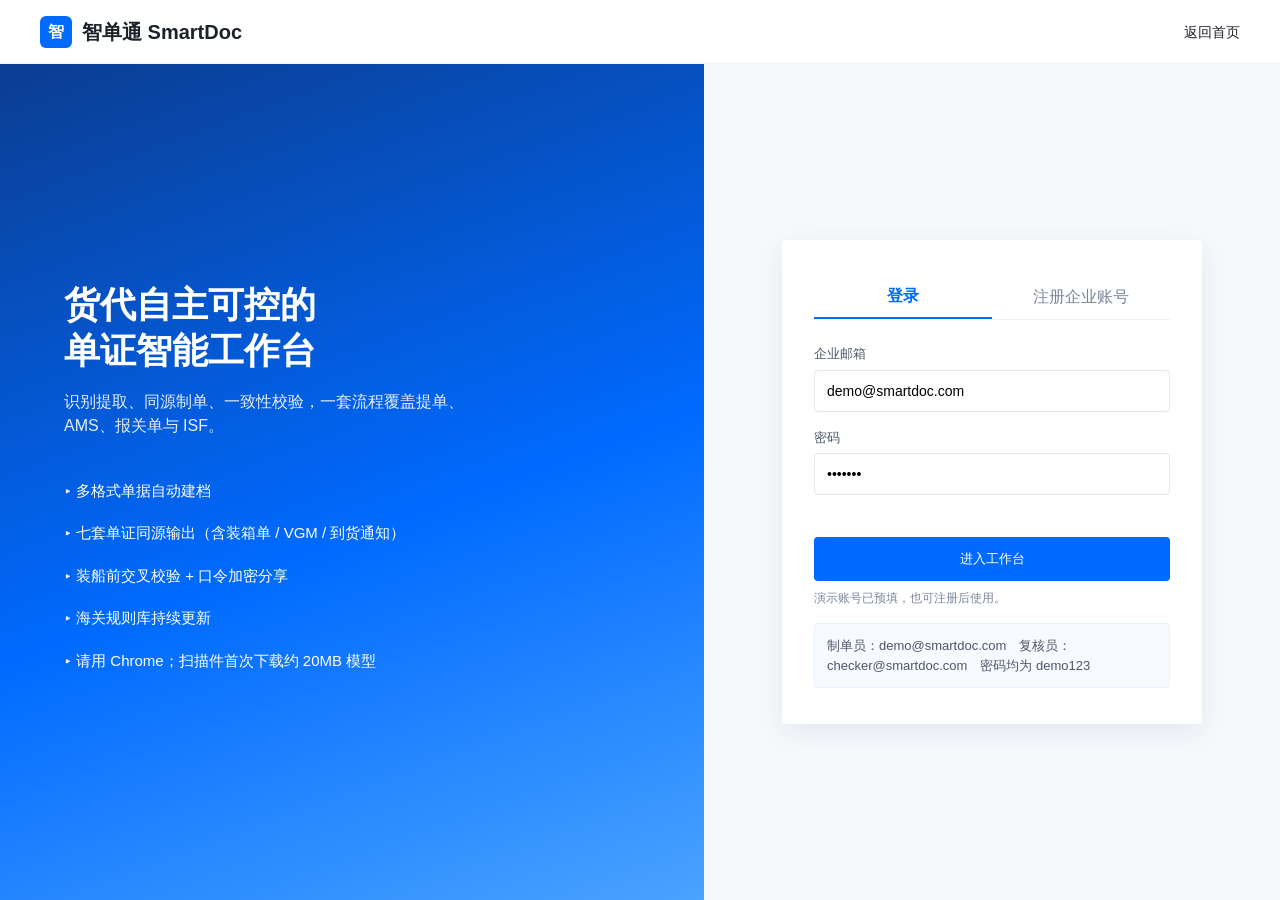
==== app.html @ 8324a8e8 "Wire OCR line confirm, A4 PDF download, IndexedDB scans, and browser inbox" ====
<!DOCTYPE html>
<html lang="zh-CN">
<head>
<meta charset="UTF-8">
<meta name="viewport" content="width=device-width, initial-scale=1.0">
<title>智单通工作台 - 单证智能填报与校验</title>
<link rel="icon" href="data:image/svg+xml,<svg xmlns='http://www.w3.org/2000/svg' viewBox='0 0 32 32'><rect width='32' height='32' rx='6' fill='%23006aff'/><text x='16' y='22' text-anchor='middle' font-size='16' fill='white' font-family='Arial'>智</text></svg>">
<style>
:root{--primary:#006aff;--primary-light:#e8f3ff;--accent:#0051d2;--success:#10b981;--warning:#f59e0b;--danger:#ef4444;--dark:#1d2129;--g900:#1d2129;--g700:#4b5669;--g500:#7a8699;--g400:#9aa4b2;--g300:#d7dbe0;--g200:#e5e6eb;--g100:#f2f3f5;--g50:#f7faff;--white:#fff;--shadow:0 1px 3px rgba(0,0,0,0.08);--shadow-md:0 4px 12px rgba(5,38,99,0.08);--shadow-lg:0 10px 25px rgba(5,38,99,0.12);--radius:4px;--tr:all .25s ease;}
*{margin:0;padding:0;box-sizing:border-box;}
body{font-family:-apple-system,BlinkMacSystemFont,"Segoe UI","PingFang SC","Microsoft YaHei",sans-serif;background:var(--g100);color:var(--dark);display:flex;min-height:100vh;}

/* SIDEBAR */
.sidebar{width:260px;background:var(--g900);color:var(--white);display:flex;flex-direction:column;position:fixed;top:0;left:0;bottom:0;z-index:200;transition:var(--tr);}
.sidebar-header{padding:20px 24px;border-bottom:1px solid rgba(255,255,255,0.08);display:flex;align-items:center;justify-content:space-between;}
.sidebar-header .logo-icon{width:32px;height:32px;background:var(--primary);border-radius:6px;display:flex;align-items:center;justify-content:center;font-size:1rem;color:white;font-weight:800;}
.sidebar-header .logo-text{font-size:1.15rem;font-weight:700;color:#fff;}
.sidebar-header a{text-decoration:none;display:flex;align-items:center;gap:10px;}
.sidebar-menu{flex:1;padding:12px;overflow-y:auto;}
.menu-label{font-size:.7rem;text-transform:uppercase;color:var(--g400);letter-spacing:1px;padding:16px 12px 8px;font-weight:600;}
.menu-item{display:flex;align-items:center;gap:12px;padding:12px 16px;border-radius:10px;cursor:pointer;transition:var(--tr);font-size:.9rem;color:var(--g400);margin-bottom:2px;border:none;background:none;width:100%;text-align:left;}
.menu-item:hover{background:rgba(255,255,255,0.06);color:var(--white);}
.menu-item.active{background:rgba(0,106,255,0.22);color:var(--white);font-weight:600;}
.menu-item .icon{font-size:1.15rem;width:24px;text-align:center;}
.sidebar-quota{margin:12px;padding:14px;background:rgba(255,255,255,0.06);border-radius:10px;font-size:.78rem;color:var(--g300);}
.quota-bar{height:6px;background:rgba(255,255,255,0.12);border-radius:3px;margin:8px 0 4px;overflow:hidden;}
.quota-fill{height:100%;background:var(--primary);border-radius:3px;transition:width .4s ease;}
.sidebar-user{padding:16px 20px;border-top:1px solid rgba(255,255,255,0.08);display:flex;align-items:center;gap:10px;}
.user-avatar{width:36px;height:36px;border-radius:50%;background:var(--primary);display:flex;align-items:center;justify-content:center;font-size:.9rem;font-weight:700;flex-shrink:0;}
.logout-btn{background:none;border:0;color:#9aa4b2;font-size:.72rem;cursor:pointer;margin-top:2px;}
.logout-btn:hover{color:#fff;}
.user-info{flex:1;min-width:0;}
.user-name{font-size:.85rem;font-weight:600;white-space:nowrap;overflow:hidden;text-overflow:ellipsis;}
.user-role{font-size:.7rem;color:var(--g400);}

/* MAIN */
.main{flex:1;margin-left:260px;display:flex;flex-direction:column;min-height:100vh;width:calc(100% - 260px);}

/* TOPBAR */
.topbar{background:var(--white);padding:0 32px;height:64px;display:flex;align-items:center;justify-content:space-between;border-bottom:1px solid var(--g200);position:sticky;top:0;z-index:50;gap:12px;}
.topbar-left{display:flex;align-items:center;gap:12px;}
.mobile-menu-btn{display:none;background:var(--g100);border:1px solid var(--g200);border-radius:8px;padding:6px 10px;font-size:1.1rem;cursor:pointer;}
.breadcrumb{font-size:.9rem;color:var(--g500);}
.breadcrumb strong{color:var(--dark);font-weight:700;}
.topbar-right{display:flex;align-items:center;gap:16px;}
.search-box{background:var(--g100);border:1px solid var(--g200);border-radius:8px;padding:8px 14px;font-size:.85rem;width:230px;outline:none;transition:var(--tr);}
.search-box:focus{border-color:var(--primary);box-shadow:0 0 0 3px rgba(26,115,232,0.1);}
.ticket-pill{background:var(--primary-light);color:var(--primary);font-size:.78rem;font-weight:700;padding:6px 12px;border-radius:50px;white-space:nowrap;}
.notif-btn{position:relative;background:none;border:none;font-size:1.3rem;cursor:pointer;padding:4px;}
.notif-badge{position:absolute;top:-2px;right:-4px;width:16px;height:16px;background:var(--danger);border-radius:50%;font-size:.6rem;color:white;display:flex;align-items:center;justify-content:center;font-weight:700;}

/* TOAST */
.toast{position:fixed;bottom:24px;right:24px;background:var(--g900);color:white;padding:12px 20px;border-radius:10px;font-size:.88rem;font-weight:500;box-shadow:var(--shadow-lg);z-index:2000;opacity:0;transform:translateY(16px);pointer-events:none;transition:var(--tr);display:flex;align-items:center;gap:8px;}
.toast.show{opacity:1;transform:translateY(0);}

/* CONTENT */
.content{padding:32px;flex:1;}
.page{display:none;}
.page.active{display:block;animation:fadeIn .25s ease;}
@keyframes fadeIn{from{opacity:0;transform:translateY(6px);}to{opacity:1;transform:translateY(0);}}

/* DASHBOARD */
.welcome{font-size:1.5rem;font-weight:800;margin-bottom:4px;}
.welcome-sub{color:var(--g500);font-size:.9rem;margin-bottom:28px;}
.stat-row{display:grid;grid-template-columns:repeat(4,1fr);gap:20px;margin-bottom:32px;}
.stat-card{background:var(--white);border-radius:var(--radius);padding:24px;box-shadow:var(--shadow);border:1px solid var(--g200);transition:var(--tr);}
.stat-card:hover{box-shadow:var(--shadow-lg);transform:translateY(-2px);}
.stat-card-top{display:flex;justify-content:space-between;align-items:start;margin-bottom:12px;}
.stat-icon{width:44px;height:44px;border-radius:12px;display:flex;align-items:center;justify-content:center;font-size:1.3rem;}
.stat-trend{font-size:.75rem;font-weight:600;padding:3px 8px;border-radius:50px;}
.stat-trend.up{background:#d1fae5;color:#059669;}
.stat-trend.warn{background:#fef3c7;color:#d97706;}
.stat-value{font-size:2rem;font-weight:800;color:var(--dark);margin-bottom:4px;}
.stat-label{font-size:.8rem;color:var(--g500);}

.section-header{display:flex;justify-content:space-between;align-items:center;margin-bottom:16px;}
.section-title{font-size:1.1rem;font-weight:700;}
.quick-actions{display:grid;grid-template-columns:repeat(2,1fr);gap:16px;margin-bottom:32px;}
.quick-btn{padding:16px;background:var(--white);border:1px solid var(--g200);border-radius:var(--radius);display:flex;align-items:center;gap:12px;cursor:pointer;transition:var(--tr);font-size:.9rem;font-weight:600;color:var(--dark);text-align:left;}
.quick-btn:hover{border-color:var(--primary);box-shadow:var(--shadow-md);transform:translateY(-2px);}
.quick-btn .qicon{width:40px;height:40px;border-radius:10px;display:flex;align-items:center;justify-content:center;font-size:1.2rem;flex-shrink:0;}

.activity-list{background:var(--white);border-radius:var(--radius);border:1px solid var(--g200);overflow:hidden;}
.activity-item{display:flex;align-items:center;gap:12px;padding:14px 20px;border-bottom:1px solid var(--g100);transition:var(--tr);}
.activity-item:last-child{border:none;}
.activity-item:hover{background:var(--g50);}
.activity-dot{width:8px;height:8px;border-radius:50%;flex-shrink:0;}
.activity-dot.green{background:var(--success);}
.activity-dot.blue{background:var(--primary);}
.activity-dot.yellow{background:var(--warning);}
.activity-text{flex:1;font-size:.85rem;color:var(--g700);}
.activity-time{font-size:.75rem;color:var(--g400);white-space:nowrap;}

/* BUTTONS */
.btn{padding:10px 20px;border-radius:8px;font-size:.88rem;font-weight:600;cursor:pointer;transition:var(--tr);border:none;display:inline-flex;align-items:center;justify-content:center;gap:6px;}
.btn-p{background:var(--primary);color:white;border-radius:4px;}
.btn-p:hover{box-shadow:0 4px 15px rgba(26,115,232,0.35);transform:translateY(-1px);}
.btn-s{background:var(--g100);color:var(--g700);border:1px solid var(--g200);}
.btn-s:hover{background:var(--g200);}
.btn-ok{background:var(--success);color:white;}
.btn-lg{padding:13px 32px;font-size:.98rem;border-radius:10px;}

/* UPLOAD PAGE */
.upload-area{background:var(--white);border-radius:var(--radius);padding:32px;border:1px solid var(--g200);margin-bottom:24px;}
.drop-zone{border:2px dashed var(--g300);border-radius:16px;padding:44px 24px;text-align:center;transition:var(--tr);cursor:pointer;background:var(--g50);}
.drop-zone:hover,.drop-zone.dragover{border-color:var(--primary);background:var(--primary-light);}
.drop-zone .dz-icon{font-size:2.8rem;margin-bottom:12px;}
.drop-zone h3{font-size:1.1rem;font-weight:700;margin-bottom:6px;}
.drop-zone p{color:var(--g500);font-size:.88rem;margin-bottom:14px;}
.format-tags{display:flex;gap:8px;justify-content:center;flex-wrap:wrap;}
.format-tag{background:var(--g100);border:1px solid var(--g200);padding:4px 12px;border-radius:6px;font-size:.78rem;color:var(--g700);}
.sample-bar{margin-top:18px;display:flex;gap:10px;justify-content:center;flex-wrap:wrap;align-items:center;}

.recognition-area{display:none;background:var(--white);border-radius:var(--radius);padding:28px;border:1px solid var(--g200);}
.recog-header{display:flex;align-items:center;justify-content:space-between;gap:12px;margin-bottom:16px;flex-wrap:wrap;}
.recog-status{font-size:1rem;font-weight:700;}
.progress-bar{width:100%;height:6px;background:var(--g200);border-radius:3px;margin-bottom:24px;overflow:hidden;}
.progress-fill{height:100%;background:var(--primary);border-radius:3px;width:0;transition:width 1s ease;}
.fields-grid{display:grid;grid-template-columns:1fr 1fr;gap:12px;}
.field-card{background:var(--g50);border:1px solid var(--g200);border-radius:10px;padding:12px 14px;display:flex;justify-content:space-between;align-items:center;gap:10px;opacity:0;transform:translateY(8px);transition:all .35s ease;}
.field-card.show{opacity:1;transform:translateY(0);}
.field-card .f-body{flex:1;min-width:0;}
.field-card .fl{font-size:.76rem;color:var(--g500);margin-bottom:4px;}
.field-card .f-input{width:100%;border:1px solid transparent;background:transparent;font-size:.9rem;font-weight:600;color:var(--dark);padding:3px 6px;border-radius:6px;transition:var(--tr);}
.field-card .f-input:focus,.field-card .f-input.editing{background:white;border-color:var(--primary);outline:none;}
.field-card .f-right{display:flex;align-items:center;gap:6px;flex-shrink:0;}
.conf-badge{background:#d1fae5;color:#059669;padding:2px 8px;border-radius:50px;font-size:.7rem;font-weight:700;}
.field-actions{margin-top:24px;display:flex;gap:12px;flex-wrap:wrap;}
.extract-meta{margin-top:16px;padding:12px 14px;background:var(--g50);border:1px solid var(--g200);border-radius:10px;font-size:.82rem;color:var(--g700);}
.raw-text{margin-top:10px;max-height:140px;overflow:auto;background:#0f172a;color:#e2e8f0;padding:10px 12px;border-radius:8px;font-family:Consolas,"Courier New",monospace;font-size:.72rem;white-space:pre-wrap;word-break:break-word;}
.engine-pill{display:inline-block;font-size:.72rem;font-weight:700;padding:3px 10px;border-radius:50px;background:var(--primary-light);color:var(--primary);margin-left:8px;vertical-align:middle;}
.conf-badge.low{background:#fef3c7;color:#d97706;}
.stale-note{font-size:.78rem;color:#92400e;background:#fef3c7;border:1px solid #fcd34d;border-radius:8px;padding:8px 12px;margin:8px 0 16px;}
.ocr-panel{margin:0 0 16px;padding:12px 14px;background:#f7faff;border:1px solid #dbeafe;border-radius:10px;}
.ocr-panel strong{font-size:.84rem;}
.ocr-panel p{font-size:.8rem;color:var(--g600);margin:6px 0 8px;}
.ocr-bar{height:6px;background:#e2e8f0;border-radius:99px;overflow:hidden;}
.ocr-bar span{display:block;height:100%;width:0;background:var(--primary);transition:width .25s ease;}
.flow-steps{display:flex;gap:8px;margin-bottom:18px;flex-wrap:wrap;}
.flow-step{flex:1;min-width:120px;border:1px solid var(--g200);background:#fff;border-radius:10px;padding:10px 12px;text-align:left;cursor:pointer;font-size:.8rem;color:var(--g600);}
.flow-step b{display:block;color:var(--g900);font-size:.86rem;margin-bottom:2px;}
.flow-step.on{border-color:var(--primary);background:var(--primary-light);color:var(--primary);}
.flow-step.on b{color:var(--primary);}
.flow-step.done{border-color:#86efac;background:#f0fdf4;}
.flow-step.done b{color:#047857;}
.src-tag{display:block;font-size:.68rem;color:var(--g500);margin-top:4px;}
.tour-mask{position:fixed;inset:0;background:rgba(15,23,42,.55);z-index:80;display:flex;align-items:center;justify-content:center;padding:20px;}
.tour-card{background:#fff;border-radius:14px;max-width:520px;padding:28px 26px;box-shadow:0 20px 50px rgba(15,23,42,.2);}
.tour-card h3{font-size:1.2rem;margin-bottom:12px;}
.tour-card ol{margin:0 0 18px 18px;color:var(--g700);line-height:1.7;font-size:.9rem;}
.tour-card li{margin:6px 0;}

/* GENERATE PAGE */
.source-summary{background:var(--white);border-radius:var(--radius);padding:24px;border:1px solid var(--g200);margin-bottom:24px;}
.source-summary h3{font-size:1rem;font-weight:700;margin-bottom:14px;display:flex;align-items:center;justify-content:space-between;flex-wrap:wrap;gap:8px;}
.summary-fields{display:grid;grid-template-columns:repeat(3,1fr);gap:12px;}
.sf{font-size:.82rem;background:var(--g50);padding:10px 12px;border-radius:8px;border:1px solid var(--g100);}
.sf .sl{color:var(--g500);font-size:.74rem;margin-bottom:2px;}
.sf .sv{font-weight:600;color:var(--dark);word-break:break-word;}
.doc-selector{background:var(--white);border-radius:var(--radius);padding:24px;border:1px solid var(--g200);margin-bottom:24px;}
.doc-selector h3{font-size:1rem;font-weight:700;margin-bottom:16px;}
.doc-checks{display:grid;grid-template-columns:repeat(2,1fr);gap:12px;}
.doc-check{display:flex;align-items:center;gap:10px;padding:14px 16px;background:var(--g50);border:1px solid var(--g200);border-radius:10px;cursor:pointer;transition:var(--tr);}
.doc-check:hover{border-color:var(--primary);}
.doc-check input{accent-color:var(--primary);width:18px;height:18px;cursor:pointer;}
.doc-check label{font-size:.9rem;font-weight:500;cursor:pointer;flex:1;}
.gen-results{display:none;}
.gen-cards{display:grid;grid-template-columns:repeat(2,1fr);gap:16px;}
.gen-card{background:var(--white);border:1px solid var(--g200);border-radius:var(--radius);padding:22px;transition:var(--tr);opacity:0;transform:scale(.96);}
.gen-card.show{opacity:1;transform:scale(1);}
.gen-card:hover{box-shadow:var(--shadow-lg);}
.gen-card-header{display:flex;justify-content:space-between;align-items:center;margin-bottom:14px;}
.gen-card-title{font-size:1rem;font-weight:700;display:flex;align-items:center;gap:8px;}
.gen-badge{padding:3px 10px;border-radius:50px;font-size:.72rem;font-weight:600;}
.gen-badge.done{background:#d1fae5;color:#059669;}
.gen-badge.loading{background:#fef3c7;color:#d97706;}
.gen-fields{margin-bottom:16px;}
.gen-field{display:flex;justify-content:space-between;gap:8px;padding:6px 0;border-bottom:1px solid var(--g100);font-size:.8rem;}
.gen-field .gfl{color:var(--g500);flex-shrink:0;}
.gen-field .gfv{font-weight:600;color:var(--dark);text-align:right;word-break:break-word;}
.gen-actions{display:flex;gap:8px;}
.gen-actions .btn{padding:7px 14px;font-size:.8rem;}

/* MODAL */
.modal-overlay{display:none;position:fixed;top:0;left:0;right:0;bottom:0;background:rgba(15,23,42,0.55);z-index:1000;align-items:center;justify-content:center;padding:20px;}
.modal-overlay.show{display:flex;}
.modal{background:var(--white);border-radius:16px;width:100%;max-width:840px;max-height:90vh;overflow-y:auto;box-shadow:var(--shadow-lg);}
.modal-header{padding:18px 24px;border-bottom:1px solid var(--g200);display:flex;justify-content:space-between;align-items:center;position:sticky;top:0;background:white;z-index:10;}
.modal-header h3{font-size:1.05rem;font-weight:700;}
.modal-close{background:none;border:none;font-size:1.4rem;cursor:pointer;color:var(--g500);padding:4px 8px;}
.modal-body{padding:24px;}
.bl-doc{border:2px solid var(--g300);border-radius:8px;padding:28px;font-family:"Courier New",monospace;font-size:.8rem;background:var(--g50);}
.bl-title{text-align:center;font-size:1.2rem;font-weight:800;margin-bottom:4px;letter-spacing:2px;font-family:sans-serif;}
.bl-subtitle{text-align:center;font-size:.8rem;color:var(--g500);margin-bottom:20px;font-family:sans-serif;}
.bl-row{display:grid;grid-template-columns:1fr 1fr;border:1px solid var(--g300);margin-bottom:-1px;}
.bl-cell{padding:10px 12px;border-right:1px solid var(--g300);}
.bl-cell:last-child{border-right:none;}
.bl-cell .bl-label{font-size:.65rem;color:var(--g500);text-transform:uppercase;margin-bottom:4px;font-family:sans-serif;}
.bl-cell .bl-value{font-weight:700;font-size:.84rem;word-break:break-word;}
.bl-table{width:100%;border-collapse:collapse;margin-top:16px;font-size:.8rem;}
.bl-table th,.bl-table td{border:1px solid var(--g300);padding:8px 10px;text-align:left;}
.bl-table th{background:var(--g100);font-weight:600;font-size:.7rem;text-transform:uppercase;}

/* CHECK PAGE */
.check-selector{background:var(--white);border-radius:var(--radius);padding:24px;border:1px solid var(--g200);margin-bottom:24px;}
.check-docs{display:flex;gap:12px;margin:16px 0;flex-wrap:wrap;}
.check-doc{padding:10px 18px;background:var(--g50);border:2px solid var(--g200);border-radius:10px;cursor:pointer;transition:var(--tr);font-size:.85rem;font-weight:600;user-select:none;}
.check-doc.selected{border-color:var(--primary);background:var(--primary-light);color:var(--primary);}
.check-mode{display:flex;gap:16px;align-items:center;margin:12px 0 18px;flex-wrap:wrap;font-size:.85rem;}
.check-process{display:none;background:var(--white);border-radius:var(--radius);padding:24px;border:1px solid var(--g200);margin-bottom:24px;}
.check-step{padding:8px 0;font-size:.9rem;color:var(--g500);display:flex;align-items:center;gap:8px;opacity:.5;}
.check-step.active{color:var(--primary);font-weight:600;opacity:1;}
.check-step.done{color:var(--success);opacity:1;}
.check-results{display:none;background:var(--white);border-radius:var(--radius);border:1px solid var(--g200);overflow:hidden;}
.result-header{padding:20px 24px;border-bottom:1px solid var(--g200);display:flex;justify-content:space-between;align-items:center;flex-wrap:wrap;gap:12px;}
.result-badge{padding:6px 16px;border-radius:8px;font-size:.85rem;font-weight:600;}
.result-badge.warn{background:#fef3c7;color:#92400e;border:1px solid #fcd34d;}
.result-badge.ok{background:#d1fae5;color:#065f46;border:1px solid #6ee7b7;}
.table-wrap{overflow-x:auto;}
.check-table{width:100%;border-collapse:collapse;}
.check-table th,.check-table td{padding:12px 16px;text-align:left;border-bottom:1px solid var(--g100);font-size:.84rem;}
.check-table th{background:var(--g50);font-weight:600;color:var(--g500);font-size:.75rem;text-transform:uppercase;letter-spacing:.5px;white-space:nowrap;}
.check-table tr:hover{background:var(--g50);}
.check-table tr.warn-row{background:#fffbeb;}
.check-table tr.error-row{background:#fef2f2;}
.check-table .status{font-weight:700;white-space:nowrap;}
.check-table .status.ok{color:var(--success);}
.check-table .status.warn{color:var(--warning);}
.check-table .status.err{color:var(--danger);}
.issue-panel{background:#fffbeb;border:1px solid #fcd34d;border-radius:var(--radius);padding:16px 20px;margin:16px 24px;font-size:.85rem;}
.issue-panel.error{background:#fef2f2;border-color:#fca5a5;}
.issue-panel h4{font-size:.9rem;font-weight:700;margin-bottom:6px;color:#92400e;}
.issue-panel.error h4{color:#991b1b;}
.issue-panel p{color:#78350f;margin-bottom:10px;}
.issue-panel.error p{color:#7f1d1d;}
.result-summary{padding:16px 24px;border-top:1px solid var(--g200);display:flex;justify-content:space-between;align-items:center;background:var(--g50);flex-wrap:wrap;gap:12px;}
.summary-text{font-size:.85rem;color:var(--g700);}

/* ARCHIVE */
.archive-toolbar{display:flex;justify-content:space-between;align-items:center;margin-bottom:16px;flex-wrap:wrap;gap:12px;}
.filter-pills{display:flex;gap:8px;flex-wrap:wrap;}
.filter-pill{padding:6px 14px;border-radius:50px;border:1px solid var(--g200);background:white;font-size:.8rem;cursor:pointer;font-weight:600;color:var(--g700);}
.filter-pill.active{background:var(--primary);color:white;border-color:var(--primary);}
.archive-table{background:var(--white);border-radius:var(--radius);border:1px solid var(--g200);overflow:hidden;}
.archive-table table{width:100%;border-collapse:collapse;}
.archive-table th,.archive-table td{padding:12px 16px;text-align:left;border-bottom:1px solid var(--g100);font-size:.84rem;}
.archive-table th{background:var(--g50);font-weight:600;color:var(--g500);font-size:.75rem;text-transform:uppercase;}
.archive-table tr:hover td{background:var(--g50);}
.status-badge{padding:3px 10px;border-radius:50px;font-size:.72rem;font-weight:600;white-space:nowrap;}
.status-badge.pass{background:#d1fae5;color:#059669;}
.status-badge.pending{background:#fef3c7;color:#d97706;}
.status-badge.fail{background:#fee2e2;color:#ef4444;}
.action-btns{display:flex;gap:6px;}
.action-btn{padding:4px 10px;border-radius:6px;font-size:.75rem;border:1px solid var(--g200);background:var(--white);cursor:pointer;transition:var(--tr);font-weight:500;}
.action-btn:hover{border-color:var(--primary);color:var(--primary);}
.job-panel{background:var(--white);border:1px solid var(--g200);border-radius:var(--radius);padding:20px 24px;margin-top:20px;}
.job-panel h3{font-size:1rem;font-weight:700;margin-bottom:10px;}
.job-grid{display:grid;grid-template-columns:1fr 1fr;gap:16px;}
.job-col h4{font-size:.86rem;margin:0 0 8px;}
.job-list{font-size:.82rem;color:var(--g700);line-height:1.7;margin:0 0 14px 18px;}
.job-list li{margin:4px 0;}
.diff-table{width:100%;border-collapse:collapse;font-size:.8rem;}
.diff-table th,.diff-table td{padding:8px 10px;border-bottom:1px solid var(--g100);text-align:left;vertical-align:top;}
.diff-table th{background:var(--g50);font-size:.72rem;color:var(--g500);}
.diff-table tr.diff td{background:#fffbeb;}
.fail-banner{background:#fef2f2;border:1px solid #fca5a5;border-radius:10px;padding:12px 14px;margin-top:12px;font-size:.84rem;color:#7f1d1d;}
.pack-preview{font-size:.84rem;line-height:1.75;}
.pack-preview .k{display:inline-block;min-width:72px;color:var(--g500);}
.carrier-picks{display:flex;gap:10px;flex-wrap:wrap;margin-top:12px;}
.carrier-pick{border:1px solid var(--g200);background:#fff;border-radius:10px;padding:10px 14px;cursor:pointer;font-size:.84rem;font-weight:600;}
.carrier-pick.on{border-color:var(--primary);background:var(--primary-light);color:var(--primary);}
.filing-item{display:flex;justify-content:space-between;align-items:flex-start;gap:12px;padding:12px 0;border-bottom:1px solid var(--g100);font-size:.84rem;}
.filing-item:last-child{border:none;}
.share-box{width:100%;min-height:72px;border:1px solid var(--g200);border-radius:8px;padding:10px 12px;font-size:.78rem;font-family:Consolas,monospace;margin:8px 0 12px;}
.cutoff-bar{display:flex;gap:10px;flex-wrap:wrap;margin:0 0 16px;}
.cutoff-chip{background:#fff;border:1px solid var(--g200);border-radius:10px;padding:8px 12px;font-size:.78rem;}
.cutoff-chip.overdue{background:#fef2f2;border-color:#fca5a5;color:#991b1b;}
.cutoff-chip.filed{background:#f0fdf4;border-color:#86efac;color:#047857;}
.cutoff-chip.open{background:#e8f3ff;border-color:#bfdbfe;color:#1d4ed8;}
.ticket-switch{background:var(--g100);border:1px solid var(--g200);border-radius:8px;padding:8px 10px;font-size:.82rem;max-width:200px;}
.note-item,.rev-item{font-size:.82rem;padding:8px 0;border-bottom:1px solid var(--g100);}
.rev-item .fromto{color:var(--g500);font-size:.76rem;margin-top:2px;}
.board-table tr.overdue td{background:#fef2f2;}
.board-table tr.open td{background:#f7faff;}
.quota-over{background:#fef2f2;border:1px solid #fca5a5;color:#991b1b;border-radius:10px;padding:10px 14px;font-size:.84rem;margin-bottom:16px;}
.audit-table{width:100%;border-collapse:collapse;font-size:.8rem;}
.audit-table th,.audit-table td{padding:8px 10px;border-bottom:1px solid var(--g100);text-align:left;}
.audit-table th{background:var(--g50);font-size:.72rem;color:var(--g500);}
.lines-box{margin-top:16px;background:var(--g50);border:1px solid var(--g200);border-radius:10px;padding:14px;}
.lines-table{width:100%;border-collapse:collapse;font-size:.8rem;}
.lines-table th,.lines-table td{padding:6px;border-bottom:1px solid var(--g200);text-align:left;}
.lines-table input{width:100%;border:1px solid var(--g200);border-radius:6px;padding:6px 8px;font-size:.8rem;}
.dual-bar{background:#e8f3ff;border:1px solid #bfdbfe;border-radius:10px;padding:10px 12px;font-size:.82rem;margin-bottom:12px;color:#1d4ed8;}
.dual-bar.warn{background:#fef2f2;border-color:#fca5a5;color:#991b1b;}
.dual-bar.ok{background:#f0fdf4;border-color:#86efac;color:#047857;}
.conflict-table{width:100%;border-collapse:collapse;font-size:.78rem;margin-top:8px;}
.conflict-table th,.conflict-table td{padding:6px 8px;border-bottom:1px solid var(--g100);vertical-align:top;}
.conflict-table .diff{background:#fffbeb;}
.rule-item label{display:flex;align-items:center;gap:8px;cursor:pointer;}
@media(max-width:900px){.job-grid{grid-template-columns:1fr;}}

/* SETTINGS GRID */
.settings-grid{display:grid;grid-template-columns:1fr 1fr;gap:20px;}
.settings-card{background:var(--white);border-radius:var(--radius);border:1px solid var(--g200);padding:24px;}
.settings-card h3{font-size:1rem;font-weight:700;margin-bottom:16px;}
.rule-item{display:flex;justify-content:space-between;align-items:center;padding:10px 0;border-bottom:1px solid var(--g100);font-size:.85rem;}
.rule-item:last-child{border:none;}
.xchg-grid{display:grid;grid-template-columns:1fr 1fr;gap:20px;}
.xchg-card{background:var(--white);border-radius:var(--radius);border:1px solid var(--g200);padding:24px;}
.xchg-card h3{font-size:1rem;font-weight:700;margin-bottom:12px;}
.xchg-card textarea,.xchg-card input[type=text]{width:100%;border:1px solid var(--g200);border-radius:8px;padding:10px 12px;font-size:.88rem;margin-bottom:12px;font-family:inherit;}
.inbox-item{display:flex;justify-content:space-between;align-items:center;gap:12px;padding:12px 0;border-bottom:1px solid var(--g100);font-size:.84rem;}
.inbox-item:last-child{border:none;}
@media(max-width:900px){.xchg-grid{grid-template-columns:1fr;}}

/* RESPONSIVE */
@media(max-width:900px){
  .sidebar{transform:translateX(-100%);}
  .sidebar.open{transform:translateX(0);}
  .main{margin-left:0;width:100%;}
  .mobile-menu-btn{display:inline-flex;}
  .stat-row,.doc-checks,.gen-cards,.fields-grid,.summary-fields,.quick-actions,.settings-grid{grid-template-columns:1fr;}
  .search-box{width:140px;}
}
</style>
</head>
<body>

<aside class="sidebar" id="sidebar">
  <div class="sidebar-header">
    <a href="index.html">
      <div class="logo-icon">智</div>
      <span class="logo-text">智单通</span>
    </a>
  </div>
  <nav class="sidebar-menu">
    <div class="menu-label">核心作业</div>
    <button class="menu-item active" data-tab="dashboard" onclick="switchTab('dashboard',this)">
      <span class="icon">📊</span>工作台
    </button>
    <button class="menu-item" data-tab="upload" onclick="switchTab('upload',this)">
      <span class="icon">📤</span>单据上传与提取
    </button>
    <button class="menu-item" data-tab="generate" onclick="switchTab('generate',this)">
      <span class="icon">📋</span>同源单证生成
    </button>
    <button class="menu-item" data-tab="check" onclick="switchTab('check',this)">
      <span class="icon">✅</span>一致性智能校验
    </button>
    <div class="menu-label">档案与规则</div>
    <button class="menu-item" data-tab="archive" onclick="switchTab('archive',this)">
      <span class="icon">📁</span>货物档案管理
    </button>
    <button class="menu-item" data-tab="board" onclick="switchTab('board',this)">
      <span class="icon">⏱️</span>截关看板
    </button>
    <button class="menu-item" data-tab="exchange" onclick="switchTab('exchange',this)">
      <span class="icon">📨</span>发单与收件
    </button>
    <button class="menu-item" data-tab="settings" onclick="switchTab('settings',this)">
      <span class="icon">⚙️</span>套餐与规则库
    </button>
  </nav>
  <div class="sidebar-quota">
    <div style="display:flex;justify-content:space-between;"><span>本月套餐额度</span><strong id="quotaText">128 / 500 票</strong></div>
    <div class="quota-bar"><div class="quota-fill" id="quotaFill" style="width:25.6%"></div></div>
    <div>按次弹性余量：<strong id="payPerCount">15</strong> 票</div>
  </div>
  <div class="sidebar-user">
    <div class="user-avatar" id="userAvatar">D</div>
    <div class="user-info">
      <div class="user-name" id="userName">Demo 单证专员</div>
      <div class="user-role" id="userRole">专业会员版 · 在线</div>
      <button class="logout-btn" onclick="SmartAuth.logout()">退出登录</button>
    </div>
  </div>
</aside>

<div class="main">
  <header class="topbar">
    <div class="topbar-left">
      <button class="mobile-menu-btn" onclick="document.getElementById('sidebar').classList.toggle('open')">☰</button>
      <div class="breadcrumb">智单通 / <strong id="pageName">工作台</strong></div>
    </div>
    <div class="topbar-right">
      <select class="ticket-switch" id="ticketSwitch" onchange="switchWorkspaceTicket(this.value)" title="切换已挂起的票"></select>
      <button class="btn btn-s" style="padding:6px 10px;font-size:.78rem;" onclick="cloneCurrentTicket()">复制上一票</button>
      <span class="ticket-pill" id="activeTicketPill">当前档案: SH2024081501</span>
      <input class="search-box" id="globalSearch" placeholder="搜索票号、发货人、柜号..." oninput="handleGlobalSearch(this.value)">
      <button class="notif-btn" onclick="showToast('🔔 海关规则库已同步最新 ISF 10+2 及 AMS 24小时舱单校验规则')">🔔<span class="notif-badge">3</span></button>
    </div>
  </header>

  <div class="content">
    <div class="flow-steps" id="flowSteps"></div>
    <div class="cutoff-bar" id="cutoffBar"></div>

    <!-- ========== DASHBOARD ========== -->
    <div class="page active" id="page-dashboard">
      <div class="welcome" id="welcomeTitle">欢迎回来</div>
      <div class="welcome-sub" id="currentDate"></div>

      <div class="stat-row">
        <div class="stat-card">
          <div class="stat-card-top"><div class="stat-icon" style="background:#dbeafe;">📦</div><span class="stat-trend up">↑ 12%</span></div>
          <div class="stat-value" id="statProcessed">128</div>
          <div class="stat-label">本月处理票数</div>
        </div>
        <div class="stat-card">
          <div class="stat-card-top"><div class="stat-icon" style="background:#fef3c7;">📋</div><span class="stat-trend warn">待校验</span></div>
          <div class="stat-value" id="statPending">2</div>
          <div class="stat-label">待校验 / 异常单据</div>
        </div>
        <div class="stat-card">
          <div class="stat-card-top"><div class="stat-icon" style="background:#d1fae5;">✅</div><span class="stat-trend up">↑ 2.3%</span></div>
          <div class="stat-value" id="statPassRate">—</div>
          <div class="stat-label">档案校验通过率</div>
        </div>
        <div class="stat-card">
          <div class="stat-card-top"><div class="stat-icon" style="background:#ede9fe;">⏱️</div><span class="stat-trend up" id="statHoursTrend">估算</span></div>
          <div class="stat-value" id="statHours">—</div>
          <div class="stat-label">按档案估算节省工时</div>
        </div>
      </div>

      <div class="section-header"><div class="section-title">核心功能快捷入口</div></div>
      <div class="quick-actions">
        <button class="quick-btn" onclick="switchTab('upload')">
          <div class="qicon" style="background:#dbeafe;">📤</div>
          <div><div>1. 上传杂乱单据</div><div style="font-size:.76rem;color:var(--g500);font-weight:400;">Excel / PDF / 扫描件识别</div></div>
        </button>
        <button class="quick-btn" onclick="switchTab('generate')">
          <div class="qicon" style="background:#ede9fe;">📋</div>
          <div><div>2. 同源批量制单</div><div style="font-size:.76rem;color:var(--g500);font-weight:400;">一键生成提单/AMS/报关/ISF</div></div>
        </button>
        <button class="quick-btn" onclick="switchTab('check')">
          <div class="qicon" style="background:#d1fae5;">✅</div>
          <div><div>3. 一致性智能校验</div><div style="font-size:.76rem;color:var(--g500);font-weight:400;">三单交叉比对与一键修正</div></div>
        </button>
        <button class="quick-btn" onclick="switchTab('exchange')">
          <div class="qicon" style="background:#fce7f3;">📨</div>
          <div><div>4. 发单 / 收件</div><div style="font-size:.76rem;color:var(--g500);font-weight:400;">把同源单证交给协作方，或导入对方发来的包</div></div>
        </button>
      </div>
      <div id="dashCutoffHint"></div>

      <div class="section-header"><div class="section-title">最近作业动态</div></div>
      <div class="activity-list" id="activityList"></div>
    </div>

    <!-- ========== UPLOAD ========== -->
    <div class="page" id="page-upload">
      <h2 style="font-size:1.3rem;font-weight:800;margin-bottom:4px;">📤 多格式单据自动识别与提取</h2>
      <p style="color:var(--g500);font-size:.9rem;margin-bottom:20px;">上传商业发票、装箱单、托书。Excel / 电子 PDF 抽文本；扫描件在浏览器里跑 PP-OCRv5（中英，首次约下载 20MB 模型）。<span id="engineBadge" class="engine-pill">检测识别引擎...</span></p>

      <div class="upload-area">
        <input type="file" id="fileInput" accept=".csv,.txt,.json,.xlsx,.xls,.pdf,.png,.jpg,.jpeg,.webp" hidden multiple>
        <div class="drop-zone" id="dropZone">
          <div class="dz-icon">📁</div>
          <h3>拖拽一份或多份文件到此处</h3>
          <p>发票 + 装箱单 + 托书可一次拖入，系统按置信度合并成一票档案。扫描件走浏览器 PP-OCRv5（中英）。</p>
          <div class="format-tags">
            <span class="format-tag">📊 Excel / CSV</span>
            <span class="format-tag">📄 电子 PDF</span>
            <span class="format-tag">🖼️ 扫描件</span>
            <span class="format-tag">📱 手机截图</span>
          </div>
        </div>
        <div class="sample-bar">
          <span style="font-size:.82rem;color:var(--g500);">没有现成文件？一键体验示例单据：</span>
          <button class="btn btn-s" onclick="loadSampleDoc('laptop')">📄 示例1：深圳电子笔记本发票 (PDF)</button>
          <button class="btn btn-s" onclick="loadSampleDoc('furniture')">📊 示例2：佛山家具出口托书 (Excel)</button>
          <button class="btn btn-s" onclick="loadSampleDoc('csv')">📑 示例3：同票发票 (CSV)</button>
          <button class="btn btn-s" onclick="loadSampleDoc('scan')">🖼️ 示例4：装箱单扫描件（走真 OCR）</button>
          <button class="btn btn-s" onclick="loadSampleSet()">📦 示例5：发票 CSV + 扫描装箱单（合并一票）</button>
          <button class="btn btn-s" onclick="loadSampleDoc('lines')">📑 示例6：多行货描明细 (CSV)</button>
        </div>
        <div class="ocr-panel" id="ocrPanel">
          <strong>中文识别引擎（浏览器本地）</strong>
          <p id="ocrPanelText">进入本页后会在后台下载 PP-OCRv5 模型（约 20MB，仅第一次）。Mac / Windows 请用 Chrome。</p>
          <div class="ocr-bar"><span id="ocrBarFill"></span></div>
        </div>
      </div>

      <div class="recognition-area" id="recogArea">
        <div class="recog-header">
          <div style="display:flex;align-items:center;gap:10px;">
            <span style="font-size:1.4rem;" id="recogIcon">⏳</span>
            <span class="recog-status" id="recogStatus">AI正在识别文档...</span>
          </div>
          <span style="font-size:.82rem;color:var(--g500);" id="recogFileMeta"></span>
        </div>
        <div class="progress-bar"><div class="progress-fill" id="progressFill"></div></div>

        <div style="display:flex;justify-content:space-between;align-items:center;margin-bottom:14px;flex-wrap:wrap;gap:8px;">
          <h3 style="font-size:1rem;font-weight:700;">📋 标准化货物档案字段（可直接点击字段值编辑修正）</h3>
          <span style="font-size:.78rem;color:var(--primary);">支持实时修改后同步到后续制单与校验</span>
        </div>
        <div class="fields-grid" id="fieldsGrid"></div>
        <div class="lines-box" id="linesBox"></div>
        <div class="extract-meta" id="extractMeta"></div>
        <div id="extractFailBanner" class="fail-banner" style="display:none"></div>
        <div class="field-actions">
          <button class="btn btn-p" onclick="confirmExtracted()">✅ 确认建档并去批量生成单证 →</button>
          <button class="btn btn-s" onclick="saveOnlyArchive()">💾 仅保存至货物档案</button>
          <button class="btn btn-s" onclick="resetUpload()">🔄 重新上传识别</button>
        </div>
      </div>
    </div>

    <!-- ========== GENERATE ========== -->
    <div class="page" id="page-generate">
      <h2 style="font-size:1.3rem;font-weight:800;margin-bottom:4px;">📋 单证同源数据批量生成</h2>
      <p style="color:var(--g500);font-size:.9rem;margin-bottom:20px;">依托统一标准货物档案，同源输出提单、AMS、报关、ISF、装箱单、VGM、到货通知，彻底消除重复录入导致的错漏</p>

      <div class="source-summary">
        <h3>
          <span>📦 当前标准货物档案 — 票号 <span id="genTicketNo"></span></span>
          <button class="btn btn-s" style="padding:6px 12px;font-size:.78rem;" onclick="switchTab('upload')">✏️ 修改源字段</button>
        </h3>
        <div class="summary-fields" id="genSummaryFields"></div>
      </div>
      <div id="genDiffPanel" class="job-panel" style="display:none"></div>

      <div class="doc-selector">
        <h3>📑 选择要同源生成的单证</h3>
        <div class="doc-checks">
          <div class="doc-check"><input type="checkbox" checked id="chk-bl"><label for="chk-bl">🚢 海运提单草稿 (Ocean Bill of Lading)</label></div>
          <div class="doc-check"><input type="checkbox" checked id="chk-ams"><label for="chk-ams">📋 AMS 舱单 (US 24-Hour Manifest)</label></div>
          <div class="doc-check"><input type="checkbox" checked id="chk-export"><label for="chk-export">📑 出口报关单 (Export Customs Declaration)</label></div>
          <div class="doc-check"><input type="checkbox" checked id="chk-isf"><label for="chk-isf">📝 ISF 申报表 (Importer Security Filing 10+2)</label></div>
          <div class="doc-check"><input type="checkbox" checked id="chk-pl"><label for="chk-pl">📦 装箱单 (Packing List)</label></div>
          <div class="doc-check"><input type="checkbox" checked id="chk-vgm"><label for="chk-vgm">⚖️ VGM 称重单 (SOLAS Method 2)</label></div>
          <div class="doc-check"><input type="checkbox" checked id="chk-an"><label for="chk-an">📬 到货通知 (Arrival Notice)</label></div>
        </div>
        <h3 style="margin-top:18px;">🚢 提单船司套版</h3>
        <p style="font-size:.8rem;color:var(--g500);margin:6px 0 0;">同一套档案可切换 COSCO / MSC / MAERSK 版式，预览与下载跟随套版。</p>
        <div class="carrier-picks" id="carrierPicks"></div>
        <div style="margin-top:20px;text-align:center;display:flex;gap:12px;justify-content:center;flex-wrap:wrap;">
          <button class="btn btn-p btn-lg" onclick="generateDocs()">🚀 一键同源生成选中单证</button>
        </div>
      </div>

      <div class="gen-results" id="genResults">
        <div style="display:flex;justify-content:space-between;align-items:center;margin-bottom:16px;flex-wrap:wrap;gap:10px;">
          <h3 style="font-size:1rem;font-weight:700;">📄 同源单证生成结果</h3>
          <div style="display:flex;gap:8px;flex-wrap:wrap;">
            <button class="btn btn-s" onclick="downloadDocZip()">📦 打包 ZIP（已生成单证 + 档案）</button>
            <button class="btn btn-s" onclick="switchTab('exchange')">📨 发送给协作方</button>
            <button class="btn btn-ok" onclick="switchTab('check')">下一步：去执行一致性智能校验 →</button>
          </div>
        </div>
        <div class="gen-cards" id="genCards"></div>
      </div>
    </div>

    <!-- ========== CHECK ========== -->
    <div class="page" id="page-check">
      <h2 style="font-size:1.3rem;font-weight:800;margin-bottom:4px;">✅ 多套单证一致性智能校验</h2>
      <p style="color:var(--g500);font-size:.9rem;margin-bottom:20px;">自动比对提单、AMS、ISF及报关单公共字段，结合海关必填项规则在装船前完成合规筛查</p>

      <div class="check-selector">
        <h3 style="font-size:1rem;font-weight:700;margin-bottom:4px;">选择参与校验的单证集合</h3>
        <div class="check-docs" id="checkDocSelector">
          <div class="check-doc selected" data-doc="bl" onclick="this.classList.toggle('selected')">🚢 海运提单 (B/L)</div>
          <div class="check-doc selected" data-doc="ams" onclick="this.classList.toggle('selected')">📋 AMS舱单</div>
          <div class="check-doc selected" data-doc="isf" onclick="this.classList.toggle('selected')">📝 ISF申报表</div>
          <div class="check-doc" data-doc="export" onclick="this.classList.toggle('selected')">📑 出口报关单</div>
          <div class="check-doc" data-doc="pl" onclick="this.classList.toggle('selected')">📦 装箱单</div>
          <div class="check-doc" data-doc="vgm" onclick="this.classList.toggle('selected')">⚖️ VGM</div>
          <div class="check-doc" data-doc="an" onclick="this.classList.toggle('selected')">📬 到货通知</div>
        </div>
        <p class="stale-note" style="margin-top:12px;">校验对象是「已生成的单证快照」对照当前货物档案，并叠加 ISO 6346 柜号、HS 格式、AMS 24h / ISF 10+2 必填规则。请先在「同源单证生成」落快照；若改过档案请重新生成。</p>
        <button class="btn btn-p btn-lg" onclick="startCheck()">🔍 开始智能校验</button>
      </div>
      <div class="job-panel" id="filingPanel" style="margin-top:0;margin-bottom:24px;">
        <h3>模拟申报队列（AMS / ISF）</h3>
        <p style="font-size:.82rem;color:var(--g500);margin-bottom:12px;">不连接真实海关。按当前档案与规则库模拟发送，回执 Accepted / Rejected 写入本票作业夹；拒绝原因会出现在下方校验问题里。</p>
        <div style="display:flex;gap:8px;flex-wrap:wrap;margin-bottom:8px;">
          <div id="dualRoleBar" class="dual-bar"></div>
          <button class="btn btn-p" onclick="fileChannel('ams')">📡 申报 AMS 24h</button>
          <button class="btn btn-p" onclick="fileChannel('isf')">📡 申报 ISF 10+2</button>
          <button class="btn btn-s" onclick="downloadEdiDraft('ams')">⬇️ AMS CUSCAR XML</button>
          <button class="btn btn-s" onclick="downloadEdiDraft('isf')">⬇️ ISF XML</button>
        </div>
        <div id="filingList"></div>
      </div>

      <div class="check-process" id="checkProcess">
        <h3 style="font-size:1rem;font-weight:700;margin-bottom:16px;">智能校验引擎运行中...</h3>
        <div class="progress-bar"><div class="progress-fill" id="checkProgress"></div></div>
        <div class="check-step" id="cs1"><span>⏳</span> 正在比对提单(B/L)与AMS舱单公共字段...</div>
        <div class="check-step" id="cs2"><span>⏳</span> 正在比对AMS舱单与ISF 10+2申报表...</div>
        <div class="check-step" id="cs3"><span>⏳</span> 正在核查海关必填项及柜号/HS编码格式规范...</div>
        <div class="check-step" id="cs4"><span>⏳</span> 正在生成合规风险与修正建议报告...</div>
      </div>

      <div class="check-results" id="checkResults">
        <div class="result-header">
          <h3 style="font-size:1rem;font-weight:700;">📊 多套单证交叉校验结果 — <span id="checkTicketLabel"></span></h3>
          <span class="result-badge warn" id="resultBadge"></span>
        </div>
        <div class="table-wrap">
          <table class="check-table" id="checkTable"></table>
        </div>
        <div id="issuesContainer"></div>
        <div class="result-summary">
          <div class="summary-text" id="summaryText"></div>
          <div style="display:flex;gap:10px;flex-wrap:wrap;">
            <button class="btn btn-s" onclick="exportCheckReport()">📥 导出校验报告</button>
            <button class="btn btn-s" onclick="printCheckReport()">🖨️ 打印报告</button>
          </div>
        </div>
      </div>
    </div>

    <!-- ========== ARCHIVE ========== -->
    <div class="page" id="page-archive">
      <h2 style="font-size:1.3rem;font-weight:800;margin-bottom:4px;">📁 货物单证档案管理</h2>
      <p style="color:var(--g500);font-size:.9rem;margin-bottom:20px;">集中管理所有标准化货物档案，点击“载入工作台”可直接生成单证或重新校验</p>
      <div class="archive-toolbar">
        <div class="filter-pills">
          <button class="filter-pill active" onclick="filterArchive('all',this)">全部</button>
          <button class="filter-pill" onclick="filterArchive('已校验',this)">已校验</button>
          <button class="filter-pill" onclick="filterArchive('待校验',this)">待校验</button>
          <button class="filter-pill" onclick="filterArchive('待复核',this)">待复核</button>
          <button class="filter-pill" onclick="filterArchive('有异常',this)">有异常</button>
          <button class="filter-pill" onclick="filterArchive('已申报',this)">已申报</button>
        </div>
        <button class="btn btn-p" onclick="switchTab('upload')">+ 新建单据识别</button>
      </div>
      <div class="archive-table">
        <div class="table-wrap">
          <table>
            <thead><tr><th>票号</th><th>创建时间</th><th>发货人</th><th>柜号</th><th>目的港</th><th>单证数</th><th>校验状态</th><th>操作</th></tr></thead>
            <tbody id="archiveTbody"></tbody>
          </table>
        </div>
      </div>
      <div id="jobFolder" class="job-panel" style="display:none"></div>
    </div>

    <!-- ========== CUTOFF BOARD ========== -->
    <div class="page" id="page-board">
      <h2 style="font-size:1.3rem;font-weight:800;margin-bottom:4px;">⏱️ AMS / ISF 截关看板</h2>
      <p style="color:var(--g500);font-size:.9rem;margin-bottom:20px;">按当前档案库全部票的 AMS 24h / ISF 截止时间排序。过点未 Accepted 排最前；未填 ETD 的票单独一档。截关只作作业提醒，不会自动拒单。</p>
      <div class="archive-toolbar">
        <div class="filter-pills" id="boardPills">
          <button class="filter-pill active" onclick="filterBoard('all',this)">全部</button>
          <button class="filter-pill" onclick="filterBoard('overdue',this)">已过截关</button>
          <button class="filter-pill" onclick="filterBoard('open',this)">待申报</button>
          <button class="filter-pill" onclick="filterBoard('no-etd',this)">未填 ETD</button>
          <button class="filter-pill" onclick="filterBoard('filed',this)">已 Accepted</button>
        </div>
        <button class="btn btn-s" onclick="renderBoard()">刷新倒计时</button>
        <button class="btn btn-p" onclick="exportCutoffIcs()">📅 导出截关日历 ICS</button>
      </div>
      <div class="archive-table">
        <div class="table-wrap">
          <table class="board-table">
            <thead><tr><th>票号</th><th>发货人</th><th>ETD</th><th>AMS 截关</th><th>ISF 截关</th><th>最紧急</th><th>操作</th></tr></thead>
            <tbody id="boardTbody"></tbody>
          </table>
        </div>
      </div>
    </div>

    <!-- ========== EXCHANGE ========== -->
    <div class="page" id="page-exchange">
      <h2 style="font-size:1.3rem;font-weight:800;margin-bottom:4px;">📨 发单与收件</h2>
      <p style="color:var(--g500);font-size:.9rem;margin-bottom:20px;">把当前票的档案和已生成单证交给报关行 / 船司 / 同事；或导入对方发来的智单通数据包。<span id="inboxBadge" class="engine-pill">检测收件箱...</span></p>
      <div class="xchg-grid">
        <div class="xchg-card">
          <h3>发送当前票</h3>
          <p style="font-size:.82rem;color:var(--g500);margin-bottom:12px;">票号 <strong id="xchgTicket"></strong> · 已生成 <span id="xchgDocCount">0</span> 套单证</p>
          <input type="text" id="xchgTo" placeholder="接收方（报关行 / 船司 / 同事名称）">
          <textarea id="xchgRemark" rows="3" placeholder="备注，例如：请按此套核对 AMS 后申报"></textarea>
          <div style="display:flex;gap:10px;flex-wrap:wrap;">
            <button class="btn btn-p" onclick="sendCurrentPack()">📤 下载发单包并写入收件箱</button>
            <button class="btn btn-s" onclick="copyPackSummary()">📋 复制摘要</button>
            <button class="btn btn-s" onclick="previewOwnPack()">👁️ 预览发单包</button>
          </div>
        </div>
        <div class="xchg-card">
          <h3>接收发单包</h3>
          <p style="font-size:.82rem;color:var(--g500);margin-bottom:12px;">GitHub Pages 没有服务器收件箱。把 JSON 或 SD1/SD2 令牌贴进来，写入<strong>本机浏览器收件箱</strong>后再核对载入。</p>
          <input type="file" id="packInput" accept=".json,.txt" hidden>
          <button class="btn btn-p" onclick="document.getElementById('packInput').click()">📂 选择发单包文件</button>
          <button class="btn btn-s" onclick="receiveToLocalInbox()">📥 粘贴内容收入本机收件箱</button>
          <div id="inboxDrop" class="drop-zone" style="margin-top:12px;padding:16px;min-height:72px;">把 JSON 发单包拖到这里</div>
          <div id="inboxList" style="margin-top:16px;"></div>
        </div>
        <div class="xchg-card" style="grid-column:1 / -1;">
          <h3>一票分享码（跨浏览器）</h3>
          <p style="font-size:.82rem;color:var(--g500);margin-bottom:12px;">生成短码（本机可再输入）和完整令牌。填写口令后生成 SD2 加密令牌（AES-GCM），对方在只读页输入同一口令解锁。不填口令仍为明文 SD1。</p>
          <input type="password" id="sharePass" placeholder="可选：分享口令（生成 SD2 加密令牌）" style="width:100%;max-width:420px;height:40px;border:1px solid var(--g200);border-radius:8px;padding:0 12px;margin-bottom:10px;">
          <div style="display:flex;gap:10px;flex-wrap:wrap;margin-bottom:10px;">
            <button class="btn btn-p" onclick="makeShareCode()">🔗 生成分享码 / 链接</button>
            <button class="btn btn-s" onclick="makeReadOnlyShare()">👁️ 只读协作链接</button>
            <button class="btn btn-s" onclick="copyShareToken()">📋 复制令牌</button>
          </div>
          <div id="shareOut" style="font-size:.84rem;color:var(--g700);"></div>
          <textarea id="shareRedeem" class="share-box" placeholder="粘贴分享码、SD1/SD2 令牌或带 #sd= 的链接"></textarea>
          <input type="password" id="shareUnlock" placeholder="若为 SD2 加密令牌，在此填写口令" style="width:100%;max-width:420px;height:40px;border:1px solid var(--g200);border-radius:8px;padding:0 12px;margin:8px 0;">
          <button class="btn btn-p" onclick="redeemShare()">载入分享票</button>
          <button class="btn btn-s" onclick="receiveToLocalInbox()">先收入本机收件箱</button>
        </div>
      </div>
    </div>

    <!-- ========== SETTINGS ========== -->
    <div class="page" id="page-settings">
      <h2 style="font-size:1.3rem;font-weight:800;margin-bottom:4px;">⚙️ 商业套餐、规则库与用户共创反馈</h2>
      <p style="color:var(--g500);font-size:.9rem;margin-bottom:20px;">对应商业模式：基础免费 + 会员订阅 + 旺季按次计费 + 海关规则库同步 + 操作员反馈闭环</p>
      <div class="settings-grid">
        <div class="settings-card">
          <h3>💳 账户与按次计费管理</h3>
          <div style="display:grid;grid-template-columns:110px 1fr;gap:12px;font-size:.88rem;margin-bottom:20px;">
            <span style="color:var(--g500);">企业名称</span><span style="font-weight:600;" id="settingsCompany">Demo 国际货代有限公司</span>
            <span style="color:var(--g500);">当前套餐</span><span style="font-weight:600;" id="settingsPlan">专业会员版（¥299/月）</span>
            <span style="color:var(--g500);">月度额度</span><span style="font-weight:600;" id="settingsQuota">128 / 500 票</span>
            <span style="color:var(--g500);">按次余量</span><span style="font-weight:600;" id="settingsPayPer">15 票（永不过期）</span>
          </div>
          <div style="display:flex;gap:10px;flex-wrap:wrap;">
            <button class="btn btn-p" onclick="buyPack(20)">+ 加购 20 票旺季按次包</button>
            <button class="btn btn-s" onclick="buyPack(50)">+ 加购 50 票旺季按次包</button>
            <button class="btn btn-s" onclick="exportAuditCsv()">📥 导出审计 CSV</button>
            <button class="btn btn-s" onclick="switchDemoRole(AUTH_USER.role === 'checker' ? 'operator' : 'checker')">切换制单员 / 复核员</button>
          </div>
          <p style="font-size:.78rem;color:var(--g500);margin:12px 0 8px;">识别建档、同源出单、模拟申报各扣 1 票。月度 500 用尽后扣按次包；再超限仍可演示，但审计记为 over。</p>
          <div class="table-wrap"><table class="audit-table"><thead><tr><th>时间</th><th>动作</th><th>票号</th><th>额度</th><th>说明</th></tr></thead><tbody id="auditTbody"></tbody></table></div>
        </div>
        <div class="settings-card">
          <h3>🛡️ 海关与船司合规规则库 <span id="rulesVersion" class="engine-pill">—</span></h3>
          <p style="font-size:.78rem;color:var(--g500);margin-bottom:10px;">开关会立刻作用于校验和模拟申报，并随发单包带走。</p>
          <div id="rulesList"></div>
          <div style="margin-top:14px;padding-top:12px;border-top:1px solid var(--g100);">
            <strong style="font-size:.84rem;">添加自定义规则</strong>
            <div style="display:flex;gap:8px;flex-wrap:wrap;margin-top:8px;">
              <input id="customRuleName" class="search-box" style="width:140px;background:#fff;" placeholder="名称，如封号必填">
              <select id="customRuleField" class="search-box" style="width:140px;background:#fff;"></select>
              <select id="customRuleTest" class="search-box" style="width:110px;background:#fff;">
                <option value="required">必填</option>
                <option value="regex">正则</option>
              </select>
              <input id="customRulePattern" class="search-box" style="width:140px;background:#fff;" placeholder="正则（可选）">
              <button class="btn btn-s" onclick="addCustomRule()">添加</button>
            </div>
          </div>
        </div>
        <div class="settings-card" style="grid-column:1 / -1;">
          <h3>🏢 企业票库（跨账号 / 跨浏览器）</h3>
          <p style="font-size:.82rem;color:var(--g500);margin-bottom:12px;">档案按企业名称分库（<code id="vaultOrgId">—</code>）。同一公司的制单员与复核员共用本机票库。GitHub Pages 可导出 JSON 给同事导入；本地 8090 可推送到 <code>/api/vault</code>。</p>
          <div style="display:flex;gap:10px;flex-wrap:wrap;">
            <button class="btn btn-p" onclick="exportOrgVault()">⬇️ 导出企业票库 JSON</button>
            <button class="btn btn-s" onclick="document.getElementById('vaultFile').click()">📂 导入票库 JSON</button>
            <button class="btn btn-s" onclick="pushOrgVault()">☁️ 推送到本机服务</button>
            <button class="btn btn-s" onclick="pullOrgVault()">☁️ 从本机服务拉取</button>
            <input type="file" id="vaultFile" accept=".json" hidden>
          </div>
          <p id="vaultStatus" style="font-size:.78rem;color:var(--g500);margin-top:10px;"></p>
        </div>
        <div class="settings-card" style="grid-column:1 / -1;">
          <h3>💬 一线单证操作员反馈（AI识别盲区与规则建议）</h3>
          <p style="font-size:.84rem;color:var(--g500);margin-bottom:12px;">遇到特殊船司格式或识别盲区？提交反馈后，平台规则库与模型将持续迭代优化。</p>
          <div style="display:flex;gap:12px;flex-wrap:wrap;">
            <input id="feedbackInput" class="search-box" style="flex:1;min-width:240px;background:white;" placeholder="例如：希望增加 MSC 船司新版托书模板的自动识别...">
            <button class="btn btn-p" onclick="submitFeedback()">提交反馈</button>
          </div>
        </div>
      </div>
    </div>

  </div>
</div>

<!-- DOCUMENT PREVIEW MODAL -->
<div class="modal-overlay" id="docModal">
  <div class="modal">
    <div class="modal-header">
      <h3 id="modalTitle">单证预览</h3>
      <div style="display:flex;gap:8px;align-items:center;">
        <button class="btn btn-s" style="padding:6px 12px;font-size:.8rem;" onclick="printCurrentModalDoc()">🖨️ 打印 A4</button>
        <button class="btn btn-s" style="padding:6px 12px;font-size:.8rem;" onclick="downloadCurrentModalPdf()">⬇️ PDF</button>
        <button class="btn btn-s" style="padding:6px 12px;font-size:.8rem;" onclick="downloadCurrentModalDoc(false)">⬇️ HTML</button>
        <button class="btn btn-s" style="padding:6px 12px;font-size:.8rem;" onclick="downloadCurrentModalDoc(true)">⬇️ Word</button>
        <button class="modal-close" onclick="closeDocModal()">✕</button>
      </div>
    </div>
    <div class="modal-body" id="modalBody"></div>
  </div>
</div>

<div class="modal-overlay" id="packReviewModal">
  <div class="modal" style="max-width:640px;">
    <div class="modal-header">
      <h3>发单包核对</h3>
      <button class="modal-close" onclick="closePackReview()">✕</button>
    </div>
    <div class="modal-body">
      <div id="packReviewBody" class="pack-preview"></div>
      <div style="display:flex;gap:10px;flex-wrap:wrap;margin-top:18px;" id="packReviewActions">
        <div id="packConflictBox" style="display:none;margin-top:14px;"></div>
        <button class="btn btn-p" id="packImportBtn" onclick="confirmImportPack()">用对方覆盖载入</button>
        <button class="btn btn-s" id="packMergeBtn" onclick="confirmImportMerged()" style="display:none">按勾选合并载入</button>
        <button class="btn btn-ok" id="packAckBtn" onclick="ackAndReplyPack()">已核对并回传</button>
        <button class="btn btn-s" onclick="closePackReview()">取消</button>
      </div>
    </div>
  </div>
</div>

<div class="toast" id="toast"></div>
<div class="tour-mask" id="tourMask" style="display:none">
  <div class="tour-card">
    <h3>第一次使用智单通</h3>
    <ol>
      <li>请用 <strong>Chrome</strong>（Windows / Mac 均可）。Safari 也能进工作台，扫描 OCR 建议 Chrome。</li>
      <li>扫描件第一次会下载约 <strong>20MB</strong> 中文识别模型，之后缓存在这台电脑的浏览器里，不占你服务器。</li>
      <li>按顶栏四步走完：<strong>识别 → 出单 → 校验 → 发单</strong>。发票和装箱单可以一次拖进去，合并成一票。</li>
      <li>公司网若拦 jsDelivr，扫描会失败，请改用 Excel / CSV，或换网络。</li>
    </ol>
    <button class="btn btn-p" onclick="closeTour()">开始作业</button>
  </div>
</div>
<script src="js/auth.js"></script>
<script src="js/vault.js"></script>
<script src="js/blobstore.js"></script>
<script src="js/pipeline.js"></script>
<script src="js/docs.js"></script>
<script src="js/pdfprint.js"></script>
<script src="js/file-extract.js"></script>
<script src="js/exchange.js"></script>
<script src="js/job.js"></script>
<script src="js/rules.js"></script>
<script src="js/filing.js"></script>
<script src="js/share.js"></script>
<script src="js/edi.js"></script>
<script src="js/audit.js"></script>
<script>
SmartAuth.require();
const AUTH_USER = SmartAuth.current() || { name: 'Demo 单证专员', company: 'Demo 国际货代有限公司', plan: '专业会员版', email: 'demo@smartdoc.com' };
const DEFAULT_SHIPMENT = {
  ticketNo: 'SH2024081501',
  shipper: 'SHENZHEN ELECTRONICS CO., LTD',
  consignee: 'AMERICAN IMPORT LLC',
  notifyParty: 'SAME AS CONSIGNEE',
  containerNo: 'MSKU1234565',
  sealNo: 'SH20240815',
  hsCode: '8471.30.0100',
  description: 'LAPTOP COMPUTERS',
  packages: '500 CTNS',
  grossWeight: '8500 KGS',
  volume: '45.6 CBM',
  pol: 'SHANGHAI, CHINA',
  pod: 'LOS ANGELES, USA',
  vessel: 'EVER GIVEN',
  voyage: '001W',
  etd: '2026-12-05T18:00',
  eta: '',
  tareWeight: '3800 KGS',
  lines: [
    { hsCode: '8471.30.0100', description: 'LAPTOP COMPUTERS', packages: '200 CTNS', grossWeight: '3400 KGS', volume: '18.0 CBM' },
    { hsCode: '8471.60.2000', description: 'WIRELESS MOUSE', packages: '300 CTNS', grossWeight: '5100 KGS', volume: '27.6 CBM' }
  ]
};

const FIELD_META = SmartDoc.FIELD_META;

const INITIAL_ARCHIVE = [
  { ...DEFAULT_SHIPMENT, createdAt: '2026-11-25 09:30', docCount: 4, status: '已校验' },
  { ticketNo: 'SH2026112502', createdAt: '2026-11-25 10:15', shipper: 'GUANGZHOU TEXTILE LTD', consignee: 'EAST COAST APPAREL INC', notifyParty: 'SAME AS CONSIGNEE', containerNo: 'COSU8842109', sealNo: 'GZ261102', hsCode: '6204.62.0000', description: 'COTTON TROUSERS', packages: '320 CTNS', grossWeight: '6,200 KGS', volume: '34.2 CBM', pol: 'NANSHA, CHINA', pod: 'NEW YORK, USA', docCount: 3, status: '待校验' },
  { ticketNo: 'SH2026112503', createdAt: '2026-11-25 11:00', shipper: 'NINGBO MACHINERY CO., LTD', consignee: 'EURO TECH GMBH', notifyParty: 'EURO TECH GMBH', containerNo: 'MAEU9912034', sealNo: 'NB261103', hsCode: '8483.40.9000', description: 'INDUSTRIAL GEARBOXES', packages: '45 PLTS', grossWeight: '14,800 KGS', volume: '28.0 CBM', pol: 'NINGBO, CHINA', pod: 'HAMBURG, GERMANY', vessel: 'MAERSK HAMBURG', voyage: '047E', etd: '2026-11-20T10:00', docCount: 4, status: '有异常' },
  { ticketNo: 'SH2026112499', createdAt: '2026-11-24 16:20', shipper: 'FOSHAN FURNITURE GROUP', consignee: 'PACIFIC HOME PTY LTD', notifyParty: 'SAME AS CONSIGNEE', containerNo: 'OOCU7731203', sealNo: 'FS261199', hsCode: '9403.60.9990', description: 'WOODEN DINING TABLES', packages: '180 CTNS', grossWeight: '9,400 KGS', volume: '58.5 CBM', pol: 'YANTIAN, CHINA', pod: 'MELBOURNE, AUSTRALIA', docCount: 4, status: '已校验' },
  { ticketNo: 'SH2026112498', createdAt: '2026-11-24 14:45', shipper: 'XIAMEN CERAMICS CO., LTD', consignee: 'LONDON HOMEWARES LTD', notifyParty: 'SAME AS CONSIGNEE', containerNo: 'MSCU5512897', sealNo: 'XM261198', hsCode: '6912.00.1000', description: 'CERAMIC TABLEWARE', packages: '640 CTNS', grossWeight: '11,200 KGS', volume: '32.0 CBM', pol: 'XIAMEN, CHINA', pod: 'FELIXSTOWE, UK', docCount: 4, status: '已校验' }
];

function loadArchiveState() {
  if (typeof SmartVault !== 'undefined') {
    if (!SmartVault.initialized()) {
      const seed = SmartVault.isDemoOrg() ? INITIAL_ARCHIVE.slice() : [];
      SmartVault.save(seed);
      return seed;
    }
    return SmartVault.load();
  }
  try {
    return JSON.parse(localStorage.getItem('smartdoc_archive') || 'null') || INITIAL_ARCHIVE;
  } catch (e) {
    return INITIAL_ARCHIVE;
  }
}

let state = {
  shipment: JSON.parse(localStorage.getItem('smartdoc_shipment') || 'null') || { ...DEFAULT_SHIPMENT },
  archive: loadArchiveState(),
  processedCount: parseInt(localStorage.getItem('smartdoc_processed') || '128', 10),
  payPerCount: parseInt(localStorage.getItem('smartdoc_payper') || '15', 10),
  activities: JSON.parse(localStorage.getItem('smartdoc_activities') || 'null') || [
    { dot: 'green', text: '票号 SH2024081501 — 4套单证全部校验通过', time: '10分钟前' },
    { dot: 'blue', text: '票号 SH2026112502 — 已生成海运提单、AMS舱单', time: '35分钟前' },
    { dot: 'yellow', text: '票号 SH2026112503 — 校验发现2项不一致，待修正', time: '1小时前' },
    { dot: 'green', text: '系统规则库已更新：美国海关 ISF 10+2 申报核验规则', time: '2小时前' }
  ],
  archiveFilter: 'all',
  searchQuery: '',
  currentModalDocType: 'bl',
  checkRows: [],
  generated: JSON.parse(localStorage.getItem('smartdoc_generated') || 'null') || {},
  fieldConf: JSON.parse(localStorage.getItem('smartdoc_fieldconf') || 'null') || {},
  extractMeta: JSON.parse(localStorage.getItem('smartdoc_extractmeta') || 'null') || { method: '', engine: '', rawText: '' },
  fieldSource: JSON.parse(localStorage.getItem('smartdoc_fieldsource') || 'null') || {},
  extractFiles: (JSON.parse(localStorage.getItem('smartdoc_job') || 'null') || {}).extractFiles || [],
  timeline: (JSON.parse(localStorage.getItem('smartdoc_job') || 'null') || {}).timeline || [],
  checkSummary: (JSON.parse(localStorage.getItem('smartdoc_job') || 'null') || {}).checkSummary || '',
  ack: (JSON.parse(localStorage.getItem('smartdoc_job') || 'null') || {}).ack || null,
  blCarrier: (JSON.parse(localStorage.getItem('smartdoc_job') || 'null') || {}).blCarrier || 'generic',
  filings: (JSON.parse(localStorage.getItem('smartdoc_job') || 'null') || {}).filings || [],
  shareCode: (JSON.parse(localStorage.getItem('smartdoc_job') || 'null') || {}).shareCode || '',
  notes: (JSON.parse(localStorage.getItem('smartdoc_job') || 'null') || {}).notes || [],
  revisions: (JSON.parse(localStorage.getItem('smartdoc_job') || 'null') || {}).revisions || [],
  checkRun: (JSON.parse(localStorage.getItem('smartdoc_job') || 'null') || {}).checkRun || null,
  checkApproval: (JSON.parse(localStorage.getItem('smartdoc_job') || 'null') || {}).checkApproval || null,
  boardFilter: 'all',
  _userName: ''
};

function saveState() {
  localStorage.setItem('smartdoc_shipment', JSON.stringify(state.shipment));
  if (typeof SmartVault !== 'undefined') SmartVault.save(state.archive);
  else localStorage.setItem('smartdoc_archive', JSON.stringify(state.archive));
  localStorage.setItem('smartdoc_processed', String(state.processedCount));
  localStorage.setItem('smartdoc_payper', String(state.payPerCount));
  localStorage.setItem('smartdoc_activities', JSON.stringify(state.activities.slice(0, 12)));
  localStorage.setItem('smartdoc_generated', JSON.stringify(state.generated || {}));
  localStorage.setItem('smartdoc_fieldconf', JSON.stringify(state.fieldConf || {}));
  localStorage.setItem('smartdoc_extractmeta', JSON.stringify(state.extractMeta || {}));
  localStorage.setItem('smartdoc_fieldsource', JSON.stringify(state.fieldSource || {}));
  localStorage.setItem('smartdoc_job', JSON.stringify({
    extractFiles: (state.extractFiles || []).map(f => typeof f === 'string' ? f : { fileName: f.fileName, method: f.method || '', size: f.size || 0, at: f.at || '', ocrText: String(f.ocrText || '').slice(0, 200) }),
    timeline: state.timeline || [],
    checkSummary: state.checkSummary || '',
    ack: state.ack || null,
    blCarrier: state.blCarrier || 'generic',
    filings: state.filings || [],
    shareCode: state.shareCode || '',
    notes: state.notes || [],
    revisions: state.revisions || [],
    checkRun: state.checkRun || null,
    checkApproval: state.checkApproval || null
  }));
}

function pushTimeline(text) {
  if (typeof SmartJob === 'undefined') return;
  state.timeline = SmartJob.pushEvent(state.timeline, text);
}

function archiveKpis() {
  const arch = state.archive || [];
  const month = new Date().toISOString().slice(0, 7);
  const thisMonth = arch.filter(a => String(a.createdAt || a.updatedAt || '').replace(' ', 'T').slice(0, 7) === month);
  const pool = thisMonth.length ? thisMonth : arch;
  const pending = arch.filter(a => a.status === '待校验' || a.status === '有异常' || a.status === '待复核').length;
  const judged = arch.filter(a => ['已校验', '已申报', '有异常', '待复核'].indexOf(a.status) >= 0);
  const passed = arch.filter(a => a.status === '已校验' || a.status === '已申报').length;
  const rate = judged.length ? Math.round(passed / judged.length * 1000) / 10 : 0;
  return {
    processed: pool.length,
    pending,
    rate,
    rateText: judged.length ? (rate + '%') : '—',
    hours: (Math.round(arch.length * 0.4 * 10) / 10)
  };
}

function invalidateApproval(reason) {
  if (!state.checkApproval && !state.checkRun) return;
  state.checkApproval = null;
  state.checkRun = null;
  if (reason) pushTimeline('复核失效：' + reason);
}

function renderLinesBox() {
  const box = document.getElementById('linesBox');
  if (!box || typeof SmartDoc === 'undefined') return;
  if (!state.shipment.lines || !state.shipment.lines.length) {
    state.shipment.lines = SmartDoc.normalizeLines(state.shipment);
  }
  const lines = state.shipment.lines.length ? state.shipment.lines : [SmartDoc.emptyLine()];
  box.innerHTML = `
    <div style="display:flex;justify-content:space-between;align-items:center;margin-bottom:8px;gap:8px;flex-wrap:wrap;">
      <strong style="font-size:.9rem;">货描明细行（扫描件 OCR 会尽量拆成多行，黄底需确认）</strong>
      <button class="btn btn-s" type="button" onclick="addCargoLine()">+ 增行</button>
    </div>
    <table class="lines-table">
      <thead><tr><th>#</th><th>品名</th><th>HS</th><th>件数</th><th>毛重</th><th>体积</th><th>置信</th><th></th></tr></thead>
      <tbody>${lines.map((l, i) => `<tr style="${l.flagged || (l.conf && l.conf < 80) ? 'background:#fff7ed;' : ''}">
        <td>${i + 1}</td>
        <td><input value="${escapeHtml(l.description || '')}" oninput="updateCargoLine(${i},'description',this.value)"></td>
        <td><input value="${escapeHtml(l.hsCode || '')}" oninput="updateCargoLine(${i},'hsCode',this.value)"></td>
        <td><input value="${escapeHtml(l.packages || '')}" oninput="updateCargoLine(${i},'packages',this.value)"></td>
        <td><input value="${escapeHtml(l.grossWeight || '')}" oninput="updateCargoLine(${i},'grossWeight',this.value)"></td>
        <td><input value="${escapeHtml(l.volume || '')}" oninput="updateCargoLine(${i},'volume',this.value)"></td>
        <td style="white-space:nowrap;font-size:.75rem;color:${l.flagged || (l.conf && l.conf < 80) ? '#c2410c' : 'var(--g500)'};">${l.conf ? (l.conf + '%') : '—'}${l.flagged ? ' 待确认' : ''}</td>
        <td style="white-space:nowrap;">
          ${(l.flagged || (l.conf && l.conf < 80)) ? `<button class="action-btn" type="button" onclick="confirmCargoLine(${i})">确认</button>` : ''}
          <button class="action-btn" type="button" onclick="removeCargoLine(${i})">删</button>
        </td>
      </tr>`).join('')}</tbody>
    </table>
    <p style="font-size:.75rem;color:var(--g500);margin-top:8px;">多行时表头品名 / HS / 件数 / 毛重按明细汇总。低置信行改完后点「确认」再出单。</p>`;
}

function confirmCargoLine(i) {
  if (!state.shipment.lines || !state.shipment.lines[i]) return;
  state.shipment.lines[i].flagged = false;
  state.shipment.lines[i].conf = 100;
  SmartDoc.rollupHeader(state.shipment);
  saveState();
  renderLinesBox();
  showToast('已确认第 ' + (i + 1) + ' 行明细');
}

function addCargoLine() {
  if (!state.shipment.lines) state.shipment.lines = SmartDoc.normalizeLines(state.shipment);
  state.shipment.lines.push(SmartDoc.emptyLine());
  renderLinesBox();
}

function removeCargoLine(i) {
  state.shipment.lines = (state.shipment.lines || []).filter((_, idx) => idx !== i);
  SmartDoc.rollupHeader(state.shipment);
  invalidateApproval('改明细');
  saveState();
  renderLinesBox();
}

let lineDebounce;
function updateCargoLine(i, key, val) {
  if (!state.shipment.lines) state.shipment.lines = SmartDoc.normalizeLines(state.shipment);
  if (!state.shipment.lines[i]) state.shipment.lines[i] = SmartDoc.emptyLine();
  state.shipment.lines[i][key] = val;
  clearTimeout(lineDebounce);
  lineDebounce = setTimeout(() => {
    SmartDoc.rollupHeader(state.shipment);
    invalidateApproval('改明细');
    const rec = state.archive.find(a => a.ticketNo === state.shipment.ticketNo);
    if (rec) upsertArchive(rec.status === '已校验' ? '待复核' : (rec.status || '待校验'));
    else saveState();
    renderCutoffBar();
  }, 500);
}

function showToast(msg) {
  const t = document.getElementById('toast');
  t.textContent = msg;
  t.classList.add('show');
  clearTimeout(window._toastTimer);
  window._toastTimer = setTimeout(() => t.classList.remove('show'), 3200);
}

function addActivity(dot, text) {
  state.activities.unshift({ dot, text, time: '刚刚' });
  saveState();
  renderDashboard();
}

document.getElementById('currentDate').textContent = new Date().toLocaleDateString('zh-CN', { year:'numeric', month:'long', day:'numeric', weekday:'long' }) + ' · ' + AUTH_USER.company;
document.getElementById('welcomeTitle').textContent = '欢迎回来，' + AUTH_USER.name;
document.getElementById('userName').textContent = AUTH_USER.name;
document.getElementById('userRole').textContent = (AUTH_USER.plan || '专业会员版') + ' · ' + (SmartAuth.roleLabel(AUTH_USER.role) || '制单员');
document.getElementById('userAvatar').textContent = (AUTH_USER.name || 'D').slice(0,1).toUpperCase();
document.getElementById('settingsCompany').textContent = AUTH_USER.company;
document.getElementById('settingsPlan').textContent = AUTH_USER.plan || '专业会员版';
if (document.getElementById('vaultOrgId') && typeof SmartVault !== 'undefined') {
  document.getElementById('vaultOrgId').textContent = SmartVault.orgId();
}
state._userName = AUTH_USER.name || '';

function switchTab(tab, menuEl) {
  document.querySelectorAll('.page').forEach(p => p.classList.remove('active'));
  document.querySelectorAll('.menu-item').forEach(m => m.classList.remove('active'));
  const pageEl = document.getElementById('page-' + tab);
  if(!pageEl) return;
  pageEl.classList.add('active');
  const targetBtn = menuEl || document.querySelector(`.menu-item[data-tab="${tab}"]`);
  if(targetBtn) targetBtn.classList.add('active');
  const names = { dashboard:'工作台', upload:'单据上传与提取', generate:'同源单证生成', check:'一致性智能校验', archive:'货物档案管理', board:'截关看板', exchange:'发单与收件', settings:'套餐与规则库' };
  document.getElementById('pageName').textContent = names[tab] || tab;
  document.getElementById('sidebar').classList.remove('open');
  if(tab === 'generate') { renderGenSummary(); renderCarrierPicks(); renderGenCardsFromState(); renderGenDiff(); }
  if(tab === 'archive') renderArchive();
  if(tab === 'board') renderBoard();
  if(tab === 'upload') preloadOcrEngine();
  if(tab === 'dashboard') renderDashboard();
  if(tab === 'exchange') renderExchange();
  if(tab === 'check') { renderFilings(); renderDualRoleBar(); }
  if(tab === 'settings') { renderRules(); renderAuditTable(); }
  renderFlowSteps(tab);
  renderCutoffBar();
}

function renderFlowSteps(tab) {
  const box = document.getElementById('flowSteps');
  if (!box) return;
  const cur = tab || (document.querySelector('.menu-item.active') || {}).dataset.tab || 'dashboard';
  const filled = FIELD_META.filter(f => String(state.shipment[f.key] || '').trim()).length;
  const genN = Object.keys(state.generated || {}).length;
  const rec = state.archive.find(a => a.ticketNo === state.shipment.ticketNo);
  const checked = rec && (rec.status === '已校验' || rec.status === '已申报');
  const sent = (typeof SmartExchange !== 'undefined' && SmartExchange.localList)
    ? SmartExchange.localList().some(x => x.ticketNo === state.shipment.ticketNo)
    : false;
  const steps = [
    { tab: 'upload', title: '1 识别提取', hint: filled ? ('已填 ' + filled + ' 项') : '上传或点示例' },
    { tab: 'generate', title: '2 同源出单', hint: genN ? ('已出 ' + genN + ' 套') : '确认建档后生成' },
    { tab: 'check', title: '3 智能校验', hint: checked ? '已通过' : '对快照做规则校验' },
    { tab: 'exchange', title: '4 发单收件', hint: sent ? '本票已发过' : '把单证交给协作方' }
  ];
  const doneOf = { upload: filled >= 6, generate: genN > 0, check: !!checked, exchange: !!sent };
  box.innerHTML = steps.map(s => `
    <button type="button" class="flow-step ${s.tab === cur ? 'on' : ''} ${doneOf[s.tab] ? 'done' : ''}" onclick="switchTab('${s.tab}')">
      <b>${s.title}${doneOf[s.tab] ? ' ✓' : ''}</b>${s.hint}
    </button>`).join('');
}

function renderDashboard() {
  document.getElementById('activeTicketPill').textContent = '当前档案: ' + state.shipment.ticketNo;
  renderTicketSwitch();
  renderCutoffBar();
  const cap = (typeof SmartAudit !== 'undefined' && SmartAudit.MONTH_CAP) || 500;
  const kpi = archiveKpis();
  document.getElementById('statProcessed').textContent = kpi.processed;
  document.getElementById('statPending').textContent = kpi.pending;
  const rateEl = document.getElementById('statPassRate');
  if (rateEl) rateEl.textContent = kpi.rateText;
  const hoursEl = document.getElementById('statHours');
  if (hoursEl) hoursEl.textContent = kpi.hours + 'h';
  document.getElementById('quotaText').textContent = state.processedCount + ' / ' + cap + ' 票';
  document.getElementById('quotaFill').style.width = Math.min(100, (state.processedCount / cap) * 100).toFixed(1) + '%';
  document.getElementById('payPerCount').textContent = state.payPerCount;
  document.getElementById('settingsQuota').textContent = state.processedCount + ' / ' + cap + ' 票';
  document.getElementById('settingsPayPer').textContent = state.payPerCount + ' 票（永不过期）';
  const hint = document.getElementById('dashCutoffHint');
  if (hint && typeof SmartFiling !== 'undefined') {
    const rows = SmartFiling.boardRows(state.archive);
    const overdue = rows.filter(r => r.worst.status === 'overdue').length;
    const openN = rows.filter(r => r.worst.status === 'open').length;
    const exhausted = state.processedCount >= cap && state.payPerCount <= 0;
    hint.innerHTML = (exhausted ? `<div class="quota-over">本月套餐与按次包已用尽。识别 / 出单 / 申报仍可演示，审计记为超限 over。</div>` : '') +
      `<div class="cutoff-bar" style="margin-bottom:24px;">
        <div class="cutoff-chip ${overdue ? 'overdue' : 'filed'}">全库过截关未报 <strong>${overdue}</strong> 票</div>
        <div class="cutoff-chip ${openN ? 'open' : ''}">待申报截关 <strong>${openN}</strong> 票</div>
        <button class="btn btn-s" onclick="switchTab('board')">打开截关看板</button>
      </div>`;
  }

  const list = document.getElementById('activityList');
  list.innerHTML = state.activities.slice(0, 6).map(a =>
    `<div class="activity-item"><div class="activity-dot ${a.dot}"></div><div class="activity-text">${escapeHtml(a.text)}</div><div class="activity-time">${escapeHtml(a.time)}</div></div>`
  ).join('');
}

function escapeHtml(s) {
  return String(s ?? '').replace(/[&<>"']/g, c => ({'&':'&amp;','<':'&lt;','>':'&gt;','"':'&quot;',"'":'&#39;'}[c]));
}

// ===== CORE FEATURE 1: UPLOAD & EXTRACTION =====
const dropZone = document.getElementById('dropZone');
const fileInput = document.getElementById('fileInput');
const recogArea = document.getElementById('recogArea');

dropZone.addEventListener('dragover', e => { e.preventDefault(); dropZone.classList.add('dragover'); });
dropZone.addEventListener('dragleave', () => dropZone.classList.remove('dragover'));
dropZone.addEventListener('drop', e => {
  e.preventDefault();
  dropZone.classList.remove('dragover');
  if(e.dataTransfer.files && e.dataTransfer.files.length) handleIncomingFiles(e.dataTransfer.files);
});
dropZone.addEventListener('click', () => fileInput.click());
fileInput.addEventListener('change', e => {
  if(e.target.files && e.target.files.length) handleIncomingFiles(e.target.files);
});

async function handleIncomingFiles(fileList) {
  const files = Array.from(fileList || []).filter(Boolean);
  if (!files.length) return;
  if (files.length === 1) return handleRealFile(files[0]);
  const sizeStr = files.length + ' 份文件';
  dropZone.innerHTML = `<div class="dz-icon">⏳</div><h3>正在合并识别 ${files.length} 份资料</h3><p>${files.map(f => escapeHtml(f.name)).join('、')}</p>`;
  dropZone.style.borderColor = 'var(--primary)';
  dropZone.style.background = 'var(--primary-light)';
  recogArea.style.display = 'block';
  const fill = document.getElementById('progressFill');
  fill.style.width = '8%';
  document.getElementById('recogIcon').textContent = '⏳';
  document.getElementById('recogStatus').textContent = '多文件识别中…';
  document.getElementById('recogFileMeta').textContent = sizeStr;
  try {
    const { merged, results, failed } = await SmartExtract.extractMany(files, (i, n, name) => {
      document.getElementById('recogStatus').textContent = `正在识别 ${i + 1}/${n}：${name}`;
      fill.style.width = (8 + (i / n) * 85) + '%';
    });
    fill.style.width = '100%';
    applyExtractResult(files.map(f => f.name).join(' + '), sizeStr, merged);
    await stashExtractBlobs(files, merged);
    showExtractFailures(failed || [], results || []);
    pushTimeline('多文件识别成功 ' + (results || []).length + ' 份' + ((failed && failed.length) ? '，失败 ' + failed.length : ''));
    saveState();
  } catch (err) {
    document.getElementById('recogIcon').textContent = '❌';
    document.getElementById('recogStatus').textContent = '合并识别失败：' + (err && err.message ? err.message : err);
    showExtractFailures([{ fileName: '全部文件', error: err && err.message ? err.message : String(err) }], []);
    showToast('❌ 合并识别失败');
  }
}

function showExtractFailures(failed, results) {
  const el = document.getElementById('extractFailBanner');
  if (!el) return;
  if (!failed || !failed.length) {
    el.style.display = 'none';
    el.innerHTML = '';
    return;
  }
  el.style.display = 'block';
  const okN = (results || []).length;
  el.innerHTML = `<strong>${okN ? '有 ' + failed.length + ' 份未能识别，已保留成功的 ' + okN + ' 份字段。' : '全部文件识别失败。'}</strong>
    <div style="margin-top:6px;">${failed.map(f => escapeHtml(f.fileName) + '：' + escapeHtml(f.error)).join('<br>')}</div>
    <p style="margin-top:8px;margin-bottom:0;">下一步：把失败文件另存为 Excel / CSV 再拖入本页，或换网络后重试扫描件。已抽出的字段不会被清空，可直接改完后建档。</p>`;
}

async function handleRealFile(file) {
  const ext = (file.name.split('.').pop() || '').toLowerCase();
  if (ext === 'json') {
    try {
      const obj = JSON.parse(await file.text());
      if (obj && (obj.kind === 'smartdoc-pack' || obj.generated)) {
        reviewPack(SmartExchange.parsePack(obj), '文件 ' + file.name);
        return;
      }
    } catch (e) { /* fall through to field extract */ }
  }
  const sizeStr = (file.size / 1024 > 1024) ? (file.size / 1048576).toFixed(2) + ' MB' : Math.max(1, Math.round(file.size / 1024)) + ' KB';
  dropZone.innerHTML = `<div class="dz-icon">⏳</div><h3>正在解析：${escapeHtml(file.name)}</h3><p>大小 ${escapeHtml(sizeStr)}</p>`;
  dropZone.style.borderColor = 'var(--primary)';
  dropZone.style.background = 'var(--primary-light)';
  recogArea.style.display = 'block';
  const fill = document.getElementById('progressFill');
  fill.style.width = '18%';
  document.getElementById('recogIcon').textContent = '⏳';
  document.getElementById('recogStatus').textContent = '正在识别并映射标准字段...';
  document.getElementById('recogFileMeta').textContent = file.name + ' · ' + sizeStr;
  document.getElementById('fieldsGrid').innerHTML = '';
  document.getElementById('extractMeta').innerHTML = '';
  try {
    fill.style.width = '55%';
    const result = await SmartExtract.extractFromFile(file);
    fill.style.width = '100%';
    applyExtractResult(file.name, sizeStr, result);
    await stashExtractBlobs([file], result);
    showExtractFailures([], [result]);
    pushTimeline('识别 ' + file.name);
    saveState();
  } catch (err) {
    fill.style.width = '100%';
    document.getElementById('recogIcon').textContent = '❌';
    document.getElementById('recogStatus').textContent = '识别失败：' + (err && err.message ? err.message : err);
    showToast('❌ 识别失败：' + (err && err.message ? err.message : err));
  }
}

async function buildDemoScanFile() {
  const canvas = document.createElement('canvas');
  canvas.width = 900;
  canvas.height = 1180;
  const ctx = canvas.getContext('2d');
  ctx.fillStyle = '#f3ead8';
  ctx.fillRect(0, 0, canvas.width, canvas.height);
  ctx.fillStyle = '#c4b8a4';
  for (let i = 0; i < 40; i++) ctx.fillRect(0, i * 30, canvas.width, 1);
  ctx.fillStyle = '#1a1a1a';
  ctx.font = 'bold 34px "Microsoft YaHei","PingFang SC","Noto Sans SC",sans-serif';
  ctx.fillText('PACKING LIST  装箱单', 56, 78);
  ctx.font = '26px "Microsoft YaHei","PingFang SC","Noto Sans SC",sans-serif';
  const lines = [
    'Shipper: NINGBO MACHINERY CO., LTD',
    'Consignee: EURO TECH GMBH',
    'Notify Party: EURO TECH GMBH',
    'Container No.: MAEU9912038',
    'Seal No.: NB261103',
    'Port of Loading: NINGBO, CHINA',
    'Port of Discharge: HAMBURG, GERMANY',
    'Description HS Code Packages Gross Weight Volume',
    'INDUSTRIAL GEARBOX 8483.40.9000 30 PLTS 9800 KGS 18.0 CBM',
    'SPARE PARTS KIT 8483.90.0000 15 PLTS 5000 KGS 10.0 CBM'
  ];
  lines.forEach((line, i) => ctx.fillText(line, 40, 140 + i * 42));
  const blob = await new Promise((resolve, reject) => {
    canvas.toBlob(b => b ? resolve(b) : reject(new Error('无法生成示例扫描图')), 'image/png');
  });
  return new File([blob], 'demo_packinglist_scan.png', { type: 'image/png' });
}

let ocrPreloadStarted = false;
function preloadOcrEngine() {
  const text = document.getElementById('ocrPanelText');
  if (!SmartExtract.preloadOcr) return;
  if (ocrPreloadStarted) return;
  ocrPreloadStarted = true;
  if (text) text.textContent = '正在后台下载 PP-OCRv5 模型（约 20MB，仅第一次）…';
  SmartExtract.preloadOcr().then(ok => {
    const bar = document.getElementById('ocrBarFill');
    if (ok) {
      if (text) text.textContent = '中文识别引擎已就绪。点「示例4」或上传扫描件即可识图。';
      if (bar) bar.style.width = '100%';
    } else {
      ocrPreloadStarted = false;
      if (text) text.textContent = '模型预加载未完成（网络或浏览器限制）。仍可上传 Excel；扫描件将在识别时再试，失败则走 Tesseract。';
    }
  });
}

async function loadSampleDoc(type) {
  if (type === 'scan') {
    try {
      const r = await fetch('samples/scan_packinglist.png', { cache: 'no-store' });
      if (r.ok) {
        const blob = await r.blob();
        if (blob.size > 800) {
          await handleRealFile(new File([blob], 'scan_packinglist.png', { type: blob.type || 'image/png' }));
          return;
        }
      }
    } catch (e) { /* generate below */ }
    showToast('正在生成示例装箱单扫描图并走浏览器 OCR…');
    const file = await buildDemoScanFile();
    await handleRealFile(file);
    return;
  }
  const map = {
    laptop: ['samples/invoice_laptop.pdf', 'samples/invoice_laptop.csv', 'samples/invoice_laptop.json'],
    furniture: ['samples/booking_furniture.xlsx', 'samples/booking_furniture.csv', 'samples/booking_furniture.json'],
    csv: ['samples/invoice_laptop.csv', 'samples/invoice_laptop.json'],
    lines: ['samples/invoice_lines.csv']
  };
  const paths = map[type] || [];
  for (const path of paths) {
    try {
      const r = await fetch(path, { cache: 'no-store' });
      if (!r.ok) continue;
      const name = path.split('/').pop();
      if (path.endsWith('.json')) {
        const obj = await r.json();
        const conf = {};
        Object.keys(obj).forEach(k => { if (obj[k]) conf[k] = 100; });
        applyExtractResult(name, 'sample', { fields: obj, conf, method: '示例字段包', engine: 'sample', rawText: JSON.stringify(obj, null, 2) });
        return;
      }
      const blob = await r.blob();
      const file = new File([blob], name, { type: blob.type || 'application/octet-stream' });
      await handleRealFile(file);
      return;
    } catch (e) { /* try next candidate */ }
  }
  showToast('示例文件加载失败。请直接上传本地文件。');
}

async function loadSampleSet() {
  showToast('正在准备发票 CSV 与扫描装箱单，合并为一票…');
  const files = [];
  try {
    const r = await fetch('samples/invoice_laptop.csv', { cache: 'no-store' });
    if (r.ok) files.push(new File([await r.blob()], 'invoice_laptop.csv', { type: 'text/csv' }));
  } catch (e) { /* ignore */ }
  files.push(await buildDemoScanFile());
  await handleIncomingFiles(files);
}

function applyExtractResult(fileName, sizeStr, result) {
  const fields = { ...SmartDoc.emptyShipment(), ...(result.fields || {}) };
  if (!fields.ticketNo) fields.ticketNo = SmartDoc.newTicket();
  if (result.rawText && typeof SmartDoc.attachLines === 'function') {
    SmartDoc.attachLines(fields, result.conf || {}, result.rawText);
  }
  state.shipment = fields;
  state.fieldConf = result.conf || {};
  state.fieldSource = result.source || {};
  state.extractMeta = {
    method: result.method || '解析完成',
    engine: result.engine || '',
    rawText: result.rawText || '',
    fileName,
    elapsedMs: result.elapsedMs,
    files: result.files || []
  };
  state.generated = {};
  state.extractFiles = (result.files && result.files.length ? result.files : [fileName]).map(f => typeof f === 'string' ? { fileName: f } : f);
  state.ack = null;
  state.revisions = [];
  fieldRevPrev = {};
  invalidateApproval('重新识别');
  if (!state.shipment.lines || !state.shipment.lines.length) {
    state.shipment.lines = SmartDoc.normalizeLines(state.shipment);
    SmartDoc.rollupHeader(state.shipment);
  }
  if (!state.timeline || !state.timeline.length) state.timeline = [];
  saveState();
  renderDashboard();

  dropZone.innerHTML = `<div class="dz-icon">✅</div><h3>已接收文件：${escapeHtml(fileName)}</h3><p>大小 ${escapeHtml(sizeStr)} — 档案 ${escapeHtml(state.shipment.ticketNo)} · ${escapeHtml(result.method || '')}</p>`;
  dropZone.style.borderColor = 'var(--success)';
  dropZone.style.background = '#f0fdf4';

  const filled = FIELD_META.filter(f => String(state.shipment[f.key] || '').trim()).length;
  document.getElementById('recogIcon').textContent = '✅';
  document.getElementById('recogStatus').textContent = `${result.method || '解析完成'} — 抽出 ${filled} / ${FIELD_META.length} 个字段`;
  document.getElementById('recogFileMeta').textContent = fileName + ' · ' + sizeStr;

  const grid = document.getElementById('fieldsGrid');
  grid.innerHTML = FIELD_META.map((f, idx) => {
    const conf = state.fieldConf[f.key];
    const confText = conf ? (conf + '%') : (String(state.shipment[f.key] || '').trim() ? '已填' : '空');
    const low = !conf || conf < 92 || !String(state.shipment[f.key] || '').trim();
    const src = state.fieldSource[f.key] || '';
    return `
    <div class="field-card show" data-delay="${idx * 50}">
      <div class="f-body">
        <div class="fl">${f.label}${f.required ? ' *' : ''}</div>
        <input class="f-input" value="${escapeHtml(state.shipment[f.key])}" data-key="${f.key}" oninput="updateShipmentField('${f.key}', this.value)">
        ${src ? `<span class="src-tag">来自 ${escapeHtml(src)}</span>` : ''}
      </div>
      <div class="f-right">
        <span class="conf-badge ${low ? 'low' : ''}">${escapeHtml(confText)}</span>
      </div>
    </div>`;
  }).join('');

  renderLinesBox();
  const raw = state.extractMeta.rawText || '';
  document.getElementById('extractMeta').innerHTML = `
    <div>识别引擎：<strong>${escapeHtml(result.engine || 'browser')}</strong>　方法：<strong>${escapeHtml(result.method || '')}</strong>${result.elapsedMs ? '　耗时 ' + result.elapsedMs + ' ms' : ''}</div>
    ${raw ? `<div class="raw-text">${escapeHtml(raw)}</div>` : ''}`;
  renderFlowSteps('upload');
}

let fieldRevTimers = {};
let fieldRevPrev = {};
function updateShipmentField(key, val) {
  if (!(key in fieldRevPrev)) fieldRevPrev[key] = state.shipment[key] || '';
  state.shipment[key] = val;
  clearTimeout(fieldRevTimers[key]);
  fieldRevTimers[key] = setTimeout(() => {
    const from = fieldRevPrev[key];
    const to = state.shipment[key];
    const label = ((FIELD_META.find(f => f.key === key) || {}).label) || key;
    if (typeof SmartJob !== 'undefined') {
      state.revisions = SmartJob.pushRev(state.revisions, key, from, to, AUTH_USER.name, label);
    }
    fieldRevPrev[key] = to;
    delete fieldRevTimers[key];
    invalidateApproval('改字段 ' + label);
    const rec = state.archive.find(a => a.ticketNo === state.shipment.ticketNo);
    if (rec) {
      const st = (rec.status === '已校验' || rec.status === '已申报') ? '待复核' : rec.status;
      upsertArchive(st || '待校验');
    } else saveState();
    renderCutoffBar();
  }, 650);
}

function upsertArchive(status) {
  const idx = state.archive.findIndex(a => a.ticketNo === state.shipment.ticketNo);
  const prev = idx >= 0 ? state.archive[idx] : {};
  const record = {
    ...state.shipment,
    createdAt: (prev && prev.createdAt) || new Date().toISOString().slice(0, 16).replace('T', ' '),
    updatedAt: new Date().toISOString().slice(0, 16).replace('T', ' '),
    docCount: Object.keys(state.generated || {}).length,
    status,
    generated: state.generated || {},
    extractMeta: state.extractMeta || {},
    ...(typeof SmartJob !== 'undefined' ? SmartJob.archiveSlice(state) : {})
  };
  if(idx >= 0) state.archive[idx] = { ...prev, ...record };
  else state.archive.unshift(record);
  saveState();
  renderDashboard();
}

function chargeQuota(action, detail) {
  if (typeof SmartAudit === 'undefined') return { source: 'plan' };
  state._userName = AUTH_USER.name || '';
  const r = SmartAudit.consume(state, action, state.shipment.ticketNo, detail || '');
  saveState();
  renderDashboard();
  renderAuditTable();
  if (r.source === 'payper') showToast('已扣 1 票按次额度');
  if (r.source === 'over') showToast('套餐与按次包已用尽，本操作记入超限审计');
  return r;
}

function saveOnlyArchive() {
  upsertArchive('待校验');
  addActivity('blue', `档案 ${state.shipment.ticketNo} (${state.shipment.shipper}) 已保存至货物档案库`);
  showToast('✅ 货物档案已保存');
}

function confirmExtracted() {
  if (typeof SmartDoc.rollupHeader === 'function') SmartDoc.rollupHeader(state.shipment);
  pushTimeline('确认建档 ' + state.shipment.ticketNo);
  chargeQuota('extract', '确认建档');
  upsertArchive('待校验');
  addActivity('green', `完成单据识别并建档：${state.shipment.ticketNo}，准备批量生成单证`);
  showToast('✅ 档案已确认，正在前往同源单证生成');
  switchTab('generate');
}

function resetUpload() {
  recogArea.style.display = 'none';
  fileInput.value = '';
  dropZone.innerHTML = `<div class="dz-icon">📁</div><h3>拖拽文件到此处，或点击选择本地文件</h3><p>支持 Excel / CSV / JSON / 电子 PDF 实时抽字段；扫描件与图片走 OCR（本地 RapidOCR 或浏览器 Tesseract）</p><div class="format-tags"><span class="format-tag">📊 Excel / CSV</span><span class="format-tag">📄 电子 PDF</span><span class="format-tag">🖼️ 扫描件</span><span class="format-tag">📱 手机截图</span></div>`;
  dropZone.style.borderColor = '';
  dropZone.style.background = '';
}

// ===== CORE FEATURE 2: DOCUMENT GENERATION =====
function renderGenSummary() {
  const s = state.shipment;
  document.getElementById('genTicketNo').textContent = s.ticketNo;
  document.getElementById('genSummaryFields').innerHTML = [
    ['发货人 Shipper', s.shipper],
    ['收货人 Consignee', s.consignee],
    ['品名 Description', s.description],
    ['HS编码', s.hsCode],
    ['柜号 / 封号', `${s.containerNo} / ${s.sealNo}`],
    ['航线 POL → POD', `${s.pol} → ${s.pod}`],
    ['件数 / 毛重', `${s.packages} / ${s.grossWeight}`],
    ['体积 Volume', s.volume],
    ['通知方 Notify Party', s.notifyParty],
    ['船名 / 航次', `${s.vessel || ''} / ${s.voyage || ''}`],
    ['开船 ETD', s.etd],
    ['预计到港 ETA', s.eta || (typeof SmartDocs !== 'undefined' ? SmartDocs.etaOf(s) : '')],
    ['箱皮重 Tare', s.tareWeight || '3800 KGS（默认）'],
    ['货描明细', (typeof SmartDoc !== 'undefined' ? SmartDoc.linesLabel(s) : '') || '1 行表头']
  ].map(([l, v]) => `<div class="sf"><div class="sl">${l}</div><div class="sv">${escapeHtml(v)}</div></div>`).join('');
  renderGenDiff();
}

function generateDocs() {
  const ids = (typeof SmartJob !== 'undefined' && SmartJob.DOC_IDS) || ['bl','ams','export','isf','pl','vgm','an'];
  const selected = ids.filter(id => document.getElementById('chk-' + id)?.checked);
  if(selected.length === 0) {
    showToast('⚠️ 请至少勾选一种要生成的单证');
    return;
  }

  if (typeof SmartDoc.rollupHeader === 'function') SmartDoc.rollupHeader(state.shipment);
  const s = state.shipment;
  const hash = SmartDoc.sourceHash(s);
  const snap = SmartDoc.snapshot(s);
  if (!state.generated) state.generated = {};
  selected.forEach(id => {
    state.generated[id] = { fields: { ...snap }, sourceHash: hash, generatedAt: new Date().toISOString(), type: id };
  });
  if (state.generated.bl) state.generated.bl.carrier = state.blCarrier || 'generic';

  renderGenCards(selected, true);
  pushTimeline('同源生成 ' + selected.join('/'));
  invalidateApproval('重新出单');
  chargeQuota('generate', '同源生成 ' + selected.join('/'));
  upsertArchive('待校验');
  addActivity('blue', `票号 ${s.ticketNo} — 同源生成 ${selected.length} 套单证并写入档案快照`);
  showToast(`🚀 已基于同源档案生成 ${selected.length} 套单证快照`);
  renderFlowSteps('generate');
  renderGenDiff();
}

function genCardDefs(s) {
  return {
    bl: { title: '🚢 海运提单草稿 (B/L) · ' + (typeof SmartDocs !== 'undefined' ? SmartDocs.carrierName(state.blCarrier) : ''), fields: [['B/L No.', s.ticketNo.replace('SH','SHSE')], ['Shipper', s.shipper], ['POL → POD', `${s.pol} → ${s.pod}`], ['Container', `${s.containerNo} / ${s.packages}`], ['套版', typeof SmartDocs !== 'undefined' ? SmartDocs.carrierName(state.blCarrier) : (state.blCarrier || '')]] },
    ams: { title: '📋 AMS 舱单 (24h Manifest)', fields: [['AMS Ref', 'AMS' + s.ticketNo.slice(2)], ['Shipper', s.shipper], ['Goods', s.description], ['Weight', s.grossWeight]] },
    export: { title: '📑 出口报关单', fields: [['报关单号', '3102' + s.ticketNo.slice(2)], ['HS编码', s.hsCode], ['数量/毛重', `${s.packages} / ${s.grossWeight}`], ['目的港', s.pod]] },
    isf: { title: '📝 ISF 申报表 (10+2)', fields: [['ISF No.', 'ISF' + s.ticketNo.slice(2)], ['Importer', s.consignee], ['Manufacturer', s.shipper], ['Container', s.containerNo]] },
    pl: { title: '📦 装箱单 (Packing List)', fields: [['Marks', s.containerNo || s.ticketNo], ['Pkgs', s.packages], ['G.W.', s.grossWeight], ['Meas.', s.volume], ['明细', typeof SmartDoc !== 'undefined' ? SmartDoc.linesLabel(s) : '']] },
    vgm: { title: '⚖️ VGM 称重单 (SOLAS)', fields: (function(){ const v = typeof SmartDocs !== 'undefined' ? SmartDocs.vgmOf(s) : { label: s.grossWeight, tareLabel: s.tareWeight || '3800 KGS' }; return [['Container', s.containerNo], ['Cargo GW', v.cargoLabel || s.grossWeight], ['Tare', v.tareLabel], ['VGM', v.label], ['Method', 'Method 2']]; })() },
    an: { title: '📬 到货通知 (Arrival Notice)', fields: [['Consignee', s.consignee], ['Vessel', (s.vessel || '') + ' / ' + (s.voyage || '')], ['ETD', s.etd], ['ETA', (typeof SmartDocs !== 'undefined' ? SmartDocs.etaOf(s) : s.eta) || 'ETD+14d'], ['POD', s.pod]] }
  };
}

function renderGenCards(selected, animate) {
  const s = state.shipment;
  const defs = genCardDefs(s);
  const results = document.getElementById('genResults');
  const cards = document.getElementById('genCards');
  if (!selected.length) { results.style.display = 'none'; return; }
  results.style.display = 'block';
  cards.innerHTML = selected.map(id => {
    const d = defs[id];
    if (!d) return '';
    return `
      <div class="gen-card ${animate ? '' : 'show'}" id="gc-${id}">
        <div class="gen-card-header">
          <div class="gen-card-title">${d.title}</div>
          <span class="gen-badge ${animate ? 'loading' : 'done'}" id="gb-${id}">${animate ? '同源生成中...' : '已落快照 ✅'}</span>
        </div>
        <div class="gen-fields">
          ${d.fields.map(([k,v]) => `<div class="gen-field"><span class="gfl">${k}</span><span class="gfv">${escapeHtml(v)}</span></div>`).join('')}
        </div>
        <div class="gen-actions">
          <button class="btn btn-p" onclick="openDocModal('${id}')">👁️ 预览单证</button>
          <button class="btn btn-s" onclick="downloadSingleDoc('${id}', false)">⬇️ HTML</button>
          <button class="btn btn-s" onclick="downloadSingleDoc('${id}', true)">⬇️ Word</button>
          <button class="btn btn-s" onclick="downloadPdfDoc('${id}')">⬇️ PDF</button>
        </div>
      </div>
    `;
  }).join('');
  if (animate) {
    selected.forEach((id, i) => {
      setTimeout(() => document.getElementById('gc-' + id)?.classList.add('show'), i * 160);
      setTimeout(() => {
        const b = document.getElementById('gb-' + id);
        if(b) { b.textContent = '已落快照 ✅'; b.className = 'gen-badge done'; }
      }, i * 160 + 450);
    });
  }
}

function renderGenCardsFromState() {
  const types = Object.keys(state.generated || {});
  if (types.length) renderGenCards(types, false);
}

function renderGenDiff() {
  const panel = document.getElementById('genDiffPanel');
  if (!panel || typeof SmartJob === 'undefined') return;
  const gen = state.generated || {};
  const docs = Object.keys(gen);
  if (!docs.length) { panel.style.display = 'none'; panel.innerHTML = ''; return; }
  const rows = SmartJob.diffRows(state.shipment, gen);
  const diffs = rows.filter(r => r.anyDiff);
  const stale = rows.some(r => r.stale);
  panel.style.display = 'block';
  if (!diffs.length) {
    panel.innerHTML = '<h3>档案与单证快照对照</h3><p style="color:var(--success);font-size:.86rem;margin:0;">当前档案与已落快照一致。</p>';
    return;
  }
  const labels = SmartJob.DOC_LABELS;
  panel.innerHTML = `
    <h3>档案与单证快照对照</h3>
    <p class="stale-note">${stale ? '部分快照的来源哈希已过期（档案改过）。' : ''}发现 ${diffs.length} 个字段与档案不同。可整票覆盖、保留快照，或按字段写回。</p>
    <div class="table-wrap">
      <table class="diff-table">
        <thead><tr><th>字段</th><th>当前档案</th>${docs.map(d => `<th>${labels[d] || d}</th>`).join('')}<th>操作</th></tr></thead>
        <tbody>
          ${diffs.map(r => `<tr class="diff">
            <td>${escapeHtml(r.label)}</td>
            <td>${escapeHtml(r.source)}</td>
            ${docs.map(d => `<td>${escapeHtml(r.cells[d] || '')}</td>`).join('')}
            <td>
              <button class="action-btn" onclick="diffWriteToDocs('${r.key}')">写入快照</button>
              <button class="action-btn" onclick="diffWriteToArchive('${r.key}')">写回档案</button>
            </td>
          </tr>`).join('')}
        </tbody>
      </table>
    </div>
    <div style="margin-top:12px;display:flex;gap:8px;flex-wrap:wrap;">
      <button class="btn btn-p" onclick="diffOverwriteAll()">覆盖全部快照（按当前档案重出）</button>
      <button class="btn btn-s" onclick="diffKeepSnapshots()">保留现有快照</button>
    </div>`;
}

function diffOverwriteAll() {
  Object.keys(state.generated || {}).forEach(id => {
    const el = document.getElementById('chk-' + id);
    if (el) el.checked = true;
  });
  generateDocs();
}

function diffKeepSnapshots() {
  pushTimeline('选择保留现有单证快照');
  saveState();
  showToast('已保留现有单证快照。档案改动不会写入单证，直到你点覆盖或按字段写入。');
}

function diffWriteToDocs(key) {
  const val = state.shipment[key];
  const hash = SmartDoc.sourceHash(state.shipment);
  Object.keys(state.generated || {}).forEach(d => {
    if (!state.generated[d]) return;
    if (!state.generated[d].fields) state.generated[d].fields = SmartDoc.snapshot(state.shipment);
    state.generated[d].fields[key] = val;
    if (SmartDoc.sourceHash(state.generated[d].fields) === hash) state.generated[d].sourceHash = hash;
  });
  pushTimeline('字段 ' + key + ' 写入全部快照');
  upsertArchive(state.archive.find(a => a.ticketNo === state.shipment.ticketNo)?.status || '待校验');
  renderGenDiff();
  showToast('已把该字段写入已生成单证快照');
}

function diffWriteToArchive(key) {
  const docs = Object.keys(state.generated || {});
  const first = docs.find(d => state.generated[d] && state.generated[d].fields && String(state.generated[d].fields[key] || '').trim());
  if (!first) { showToast('快照里该字段为空'); return; }
  state.shipment[key] = state.generated[first].fields[key];
  pushTimeline('字段 ' + key + ' 从快照写回档案');
  saveState();
  renderGenSummary();
  showToast('已把快照值写回货物档案');
}

function shipmentForDoc(type) {
  if (state.generated && state.generated[type] && state.generated[type].fields) {
    return { ...state.shipment, ...state.generated[type].fields };
  }
  return state.shipment;
}

function docOpts(type) {
  if (type !== 'bl') return {};
  const c = (state.generated.bl && state.generated.bl.carrier) || state.blCarrier || 'generic';
  return { carrier: c };
}
function buildDocHTML(type) {
  return SmartDocs.build(type, shipmentForDoc(type), docOpts(type));
}
function openDocModal(type) {
  state.currentModalDocType = type;
  const names = { bl:'🚢 海运提单草稿预览', ams:'📋 AMS 舱单预览', export:'📑 出口报关单预览', isf:'📝 ISF 10+2 申报表预览', pl:'📦 装箱单预览', vgm:'⚖️ VGM 称重单预览', an:'📬 到货通知预览' };
  document.getElementById('modalTitle').textContent = `${names[type]} — ${state.shipment.ticketNo}`;
  document.getElementById('modalBody').innerHTML = buildDocHTML(type);
  document.getElementById('docModal').classList.add('show');
}
function closeDocModal() { document.getElementById('docModal').classList.remove('show'); }
document.getElementById('docModal').addEventListener('click', e => { if(e.target.id === 'docModal') closeDocModal(); });
document.getElementById('packReviewModal').addEventListener('click', e => { if(e.target.id === 'packReviewModal') closePackReview(); });

function downloadSingleDoc(type, asWord) {
  const html = SmartDocs.wrap(type, shipmentForDoc(type), docOpts(type));
  const ext = asWord ? 'doc' : 'html';
  const mime = asWord ? 'application/msword' : 'text/html;charset=utf-8';
  triggerDownload(`${type.toUpperCase()}_${state.shipment.ticketNo}.${ext}`, html, mime);
  showToast(`⬇️ 已下载 ${type.toUpperCase()}_${state.shipment.ticketNo}.${ext}`);
}
function downloadCurrentModalDoc(asWord) { downloadSingleDoc(state.currentModalDocType, !!asWord); }
async function downloadPdfDoc(type) {
  if (typeof SmartPdf === 'undefined') { showToast('PDF 模块未加载'); return; }
  showToast('正在生成 A4 PDF…');
  try {
    const name = await SmartPdf.exportPdf(type, shipmentForDoc(type), docOpts(type));
    showToast('⬇️ 已下载 ' + name);
  } catch (e) {
    showToast('PDF 生成失败：' + (e.message || e) + '。可改下 HTML 再打印。');
  }
}
function downloadCurrentModalPdf() { downloadPdfDoc(state.currentModalDocType); }

async function stashExtractBlobs(files, result) {
  if (typeof SmartBlobs === 'undefined') return;
  const ticket = (result && result.fields && result.fields.ticketNo) || state.shipment.ticketNo;
  const metas = [];
  for (const f of files || []) {
    const ext = (f.name.split('.').pop() || '').toLowerCase();
    if (!['png','jpg','jpeg','webp','bmp','pdf'].includes(ext)) {
      metas.push({ fileName: f.name, size: f.size, mime: f.type });
      continue;
    }
    try {
      const rec = await SmartBlobs.put(ticket, f, { ocrText: (result && result.rawText) || '', method: (result && result.method) || '' });
      if (rec) metas.push(rec);
    } catch (e) {
      metas.push({ fileName: f.name, size: f.size, mime: f.type });
    }
  }
  if (metas.length) state.extractFiles = metas;
}

function printCurrentModalDoc() {
  const type = state.currentModalDocType;
  if (typeof SmartDocs !== 'undefined' && SmartDocs.print) {
    const ok = SmartDocs.print(type, shipmentForDoc(type), docOpts(type));
    if (!ok) showToast('请允许弹出窗口后再打印');
    return;
  }
  showToast('打印模块未加载');
}

async function downloadDocZip() {
  const types = Object.keys(state.generated || {});
  if (!types.length) { showToast('请先同源生成单证'); return; }
  try {
    await SmartExtract.loadScript('https://cdn.jsdelivr.net/npm/jszip@3.10.1/dist/jszip.min.js');
    if (!window.JSZip) throw new Error('JSZip 未加载');
    const zip = new window.JSZip();
    const s = state.shipment;
    types.forEach(t => zip.file(`${t.toUpperCase()}_${s.ticketNo}.html`, SmartDocs.wrap(t, shipmentForDoc(t), docOpts(t))));
    if (typeof SmartEdi !== 'undefined') {
      zip.file(SmartEdi.filename('ams', s, { ref: 'DRAFT' }), SmartEdi.build('ams', s, { status: 'draft' }));
      zip.file(SmartEdi.filename('isf', s, { ref: 'DRAFT' }), SmartEdi.build('isf', s, { status: 'draft' }));
    }
    zip.file(`SmartDoc_${s.ticketNo}.json`, JSON.stringify(currentPack(), null, 2));
    if (state.checkRows && state.checkRows.length) {
      const selected = types;
      zip.file(`CheckReport_${s.ticketNo}.html`, SmartDocs.checkReport(s, state.checkRows, selected, document.getElementById('summaryText') ? document.getElementById('summaryText').textContent : ''));
    }
    const blob = await zip.generateAsync({ type: 'blob' });
    const a = document.createElement('a');
    a.href = URL.createObjectURL(blob);
    a.download = `SmartDoc_${s.ticketNo}_docs.zip`;
    a.click();
    setTimeout(() => URL.revokeObjectURL(a.href), 1500);
    showToast('📦 已下载 ZIP 单证包');
  } catch (err) {
    showToast('ZIP 打包失败：' + (err.message || err) + '。可改用单份 HTML 下载。');
  }
}

function triggerDownload(filename, content, mime) {
  const blob = new Blob([content], { type: mime });
  const a = document.createElement('a');
  a.href = URL.createObjectURL(blob);
  a.download = filename;
  a.click();
  setTimeout(() => URL.revokeObjectURL(a.href), 1000);
}

// ===== CORE FEATURE 3: CONSISTENCY CHECK =====
function startCheck() {
  const selectedDocs = Array.from(document.querySelectorAll('#checkDocSelector .check-doc.selected')).map(el => el.dataset.doc);
  if(selectedDocs.length < 2) {
    showToast('⚠️ 请至少选择 2 套单证进行交叉一致性校验');
    return;
  }

  const missing = selectedDocs.filter(d => !state.generated || !state.generated[d]);
  if (missing.length) {
    showToast('⚠️ 请先同源生成：' + missing.join(', ') + '，校验针对已落档的单证快照');
    return;
  }

  const process = document.getElementById('checkProcess');
  const results = document.getElementById('checkResults');
  const progress = document.getElementById('checkProgress');
  process.style.display = 'block';
  results.style.display = 'none';
  progress.style.width = '0';

  const steps = ['cs1','cs2','cs3','cs4'];
  steps.forEach(id => {
    const el = document.getElementById(id);
    el.className = 'check-step';
    el.querySelector('span').textContent = '⏳';
  });

  steps.forEach((s, i) => {
    setTimeout(() => {
      if(i > 0) {
        const prev = document.getElementById(steps[i-1]);
        prev.classList.remove('active');
        prev.classList.add('done');
        prev.querySelector('span').textContent = '✅';
      }
      const cur = document.getElementById(s);
      cur.classList.add('active');
      cur.querySelector('span').textContent = '🔄';
      progress.style.width = ((i + 1) / steps.length * 100) + '%';
    }, i * 450);
  });

  setTimeout(() => {
    const last = document.getElementById(steps[3]);
    last.classList.remove('active');
    last.classList.add('done');
    last.querySelector('span').textContent = '✅';
    progress.style.width = '100%';
    setTimeout(() => {
      process.style.display = 'none';
      buildCheckResults(selectedDocs);
      results.style.display = 'block';
    }, 300);
  }, 1800);
}

function buildCheckResults(selectedDocs) {
  document.getElementById('checkTicketLabel').textContent = state.shipment.ticketNo;
  state.checkRows = SmartDoc.buildCheck(state.shipment, state.generated || {}, selectedDocs);
  renderCheckTable(selectedDocs);
}

function renderCheckTable(selectedDocs) {
  const docLabels = { bl:'提单 (B/L)', ams:'AMS舱单', isf:'ISF申报', export:'出口报关单' };
  const table = document.getElementById('checkTable');
  let okCount = 0, warnCount = 0, errCount = 0;
  const issues = [];

  const thead = `<thead><tr><th>字段名称</th>${selectedDocs.map(d => `<th>${docLabels[d]}</th>`).join('')}<th>校验状态</th></tr></thead>`;
  const tbodyRows = state.checkRows.map((row, idx) => {
    let statusType = 'ok', statusText = '✅ 一致', rowClass = '';

    if(row.hasEmpty) {
      statusType = 'err'; statusText = '❌ 必填项缺失'; rowClass = 'error-row'; errCount++;
      issues.push({ idx, type:'error', title:`缺失项：${row.label}`, desc:`部分已生成单证中该必填字段为空。建议按货物档案「${row.source}」补全。`, targetVal: row.source });
    } else if(row.mismatch || row.sourceMismatch) {
      statusType = 'warn'; statusText = '⚠️ 多单不一致'; rowClass = 'warn-row'; warnCount++;
      issues.push({ idx, type:'warn', title:`不一致项：${row.label}`, desc:`单证快照与档案或彼此之间不一致。建议以档案「${row.source}」统一覆盖。`, targetVal: row.source });
    } else if(row.stale) {
      statusType = 'warn'; statusText = '⚠️ 快照过期'; rowClass = 'warn-row'; warnCount++;
      issues.push({ idx, type:'warn', title:`快照过期：${row.label}`, desc:'档案已改过，单证仍是旧快照。一键修正会按当前档案覆盖已生成单证。', targetVal: row.source });
    } else if(row.ruleWarn) {
      statusType = 'warn'; statusText = '⚠️ 格式风险'; rowClass = 'warn-row'; warnCount++;
      issues.push({ idx, type:'warn', title:`合规规则提示：${row.label}`, desc:row.ruleWarn, targetVal: null });
    } else {
      okCount++;
    }

    return `<tr class="${rowClass}">
      <td><strong>${row.label}</strong></td>
      ${selectedDocs.map(d => {
        const val = row[d];
        const diff = (statusType === 'err' && !val) || (statusType === 'warn' && String(val).toUpperCase() !== String(row.source).toUpperCase());
        return `<td style="${diff ? 'color:' + (statusType==='err'?'var(--danger)':'var(--warning)') + ';font-weight:700;' : ''}">${escapeHtml(val || '（未生成）')}</td>`;
      }).join('')}
      <td class="status ${statusType}">${statusText}</td>
    </tr>`;
  }).join('');

  table.innerHTML = thead + `<tbody>${tbodyRows}</tbody>`;
  renderFlowSteps('check');

  const badge = document.getElementById('resultBadge');
  const totalIssues = warnCount + errCount;
  state.checkSummary = typeof SmartJob !== 'undefined' ? SmartJob.checkSummaryFromRows(state.checkRows).text : (`通过 ${okCount} / 风险 ${warnCount} / 缺失 ${errCount}`);
  pushTimeline('校验 ' + state.checkSummary);
  state.checkRun = {
    at: new Date().toISOString().slice(0, 16).replace('T', ' '),
    byEmail: AUTH_USER.email,
    byName: AUTH_USER.name,
    ok: totalIssues === 0
  };
  if(totalIssues === 0) {
    badge.className = 'result-badge ok';
    if (state.checkApproval && state.checkApproval.byEmail) {
      badge.textContent = '✅ 校验通过且已复核 — 可模拟申报';
      upsertArchive('已校验');
    } else {
      badge.textContent = '✅ 字段校验通过 — 待复核员确认后才能申报';
      upsertArchive('待复核');
    }
  } else {
    badge.className = 'result-badge warn';
    badge.textContent = `⚠️ 校验完成 — 发现 ${totalIssues} 项风险（请装船前修正）`;
    state.checkApproval = null;
    upsertArchive('有异常');
  }

  const extra = [];
  if (selectedDocs.includes('ams') && (!window.SmartRules || SmartRules.on('ams24h'))) {
    extra.push({ type:'warn', title:'AMS 24-Hour Rule', desc:'美国海关 AMS 舱单须在货物装船前至少 24 小时提交。本校验已核对公共字段，申报时限仍须由操作员按船期确认。', targetVal: null, idx: -1 });
  }
  if (selectedDocs.includes('isf') && (!window.SmartRules || SmartRules.on('isf102'))) {
    extra.push({ type:'warn', title:'ISF 10+2 装船前申报', desc:'ISF 须在装船前申报。Importer/Consignee、Manufacturer/Seller、HTS、柜号、装柜地（POL）已纳入字段比对。', targetVal: null, idx: -1 });
  }
  (state.filings || []).filter(f => f.status === 'rejected').forEach(f => {
    extra.push({ type:'error', title: (f.name || f.channel) + ' 申报被拒 ' + (f.ref || ''), desc: (f.reasons || []).join('；'), targetVal: null, idx: -1 });
  });
  if (typeof SmartFiling !== 'undefined') {
    const cut = SmartFiling.cutoffState(state.shipment, state.filings || []);
    ['ams','isf'].forEach(ch => {
      const row = cut[ch];
      if (row && row.status === 'overdue') extra.push({ type:'error', title: ch.toUpperCase() + ' 截关已过', desc: row.label + (row.deadline ? '（截止 ' + SmartFiling.fmt(row.deadline) + '）' : ''), targetVal: null, idx: -1 });
    });
  }
  issues.push(...extra);

  document.getElementById('summaryText').innerHTML = `共校验 <strong>${state.checkRows.length}</strong> 个公共及必填字段：<span style="color:var(--success);font-weight:600;">${okCount} 个通过</span>，<span style="color:var(--warning);font-weight:600;">${warnCount} 个不一致/风险</span>，<span style="color:var(--danger);font-weight:600;">${errCount} 个缺失</span>`;

  document.getElementById('issuesContainer').innerHTML = issues.map(iss => `
    <div class="issue-panel ${iss.type === 'error' ? 'error' : ''}">
      <h4>${iss.type === 'error' ? '❌' : '⚠️'} ${escapeHtml(iss.title)}</h4>
      <p>${escapeHtml(iss.desc)}</p>
      ${iss.targetVal !== null && iss.idx >= 0 ? `<button class="btn btn-p" style="font-size:.8rem;padding:7px 16px;" onclick="fixIssue(${iss.idx}, '${selectedDocs.join(',')}')">🔧 一键按同源档案修正</button>` : ''}
    </div>
  `).join('');

  state._lastSelectedDocs = selectedDocs;
  renderDualRoleBar();
}

function renderDualRoleBar() {
  const box = document.getElementById('dualRoleBar');
  if (!box) return;
  const role = AUTH_USER.role || 'operator';
  const run = state.checkRun;
  const ap = state.checkApproval;
  if (ap && ap.byEmail) {
    box.className = 'dual-bar ok';
    box.innerHTML = `复核已通过 · ${escapeHtml(ap.byName || ap.byEmail)} · ${escapeHtml(ap.at || '')}。制单员可模拟申报。`;
    return;
  }
  if (run && run.ok) {
    box.className = 'dual-bar';
    box.innerHTML = `当前身份：<strong>${escapeHtml(SmartAuth.roleLabel(role))}</strong>。校验已通过，等待复核员确认。
      <div style="margin-top:8px;display:flex;gap:8px;flex-wrap:wrap;">
        <button class="btn btn-p" type="button" onclick="approveCheck()">复核通过</button>
        <button class="btn btn-s" type="button" onclick="switchDemoRole('checker')">切换复核员账号</button>
      </div>`;
    return;
  }
  box.className = 'dual-bar warn';
  box.innerHTML = `当前身份：<strong>${escapeHtml(SmartAuth.roleLabel(role))}</strong>。请先完成无缺失的智能校验；复核员确认后才可模拟申报。
    <div style="margin-top:8px;"><button class="btn btn-s" type="button" onclick="switchDemoRole('${role === 'checker' ? 'operator' : 'checker'}')">切换为${role === 'checker' ? '制单员' : '复核员'}</button></div>`;
}

function approveCheck() {
  if ((AUTH_USER.role || 'operator') !== 'checker') {
    showToast('请用复核员账号确认（checker@smartdoc.com）');
    return;
  }
  if (!state.checkRun || !state.checkRun.ok) {
    showToast('请先跑完无风险的智能校验');
    return;
  }
  if (state.checkRun.byEmail && state.checkRun.byEmail === AUTH_USER.email) {
    showToast('制单人不能复核自己的校验，请换复核员账号');
    return;
  }
  state.checkApproval = {
    at: new Date().toISOString().slice(0, 16).replace('T', ' '),
    byEmail: AUTH_USER.email,
    byName: AUTH_USER.name,
    role: 'checker'
  };
  pushTimeline('复核通过 ' + AUTH_USER.name);
  upsertArchive('已校验');
  renderDualRoleBar();
  showToast('复核已通过，制单员可模拟申报');
}

function switchDemoRole(role) {
  const email = role === 'checker' ? 'checker@smartdoc.com' : 'demo@smartdoc.com';
  const r = SmartAuth.switchTo(email);
  if (!r.ok) { showToast(r.msg || '切换失败'); return; }
  location.reload();
}

function fixIssue(rowIdx, docsCsv) {
  const row = state.checkRows[rowIdx];
  const val = row.source;
  const selectedDocs = docsCsv.split(',');
  const hash = SmartDoc.sourceHash(state.shipment);
  selectedDocs.forEach(d => {
    if (!state.generated[d]) {
      state.generated[d] = { fields: SmartDoc.snapshot(state.shipment), sourceHash: hash, generatedAt: new Date().toISOString(), type: d };
    }
    if (!state.generated[d].fields) state.generated[d].fields = SmartDoc.snapshot(state.shipment);
    state.generated[d].fields[row.key] = val;
    const aligned = SmartDoc.sourceHash(state.generated[d].fields) === hash;
    if (aligned) state.generated[d].sourceHash = hash;
  });
  saveState();
  upsertArchive(state.archive.find(a => a.ticketNo === state.shipment.ticketNo)?.status || '待校验');
  buildCheckResults(selectedDocs);
  const remaining = document.querySelectorAll('#issuesContainer .issue-panel button').length;
  if(remaining === 0) {
    addActivity('green', `票号 ${state.shipment.ticketNo} — 单证快照已按档案修正`);
    showToast('🎉 已生成单证已与同源档案对齐');
  } else {
    showToast('✅ 该字段已写回已生成单证快照');
  }
}

function exportCheckReport() {
  const selected = Array.from(document.querySelectorAll('#checkDocSelector .check-doc.selected')).map(el => el.dataset.doc);
  const summary = document.getElementById('summaryText') ? document.getElementById('summaryText').textContent : '';
  const html = SmartDocs.checkReport(state.shipment, state.checkRows || [], selected, summary);
  triggerDownload(`CheckReport_${state.shipment.ticketNo}.html`, html, 'text/html;charset=utf-8');
  showToast('📥 校验报告已导出');
}
function printCheckReport() {
  const selected = Array.from(document.querySelectorAll('#checkDocSelector .check-doc.selected')).map(el => el.dataset.doc);
  const summary = document.getElementById('summaryText') ? document.getElementById('summaryText').textContent : '';
  const html = SmartDocs.checkReport(state.shipment, state.checkRows || [], selected, summary);
  const wdw = window.open('', '_blank');
  if (!wdw) { exportCheckReport(); return; }
  wdw.document.write(html);
  wdw.document.close();
  wdw.focus();
  setTimeout(() => wdw.print(), 300);
}
function closeTour() {
  localStorage.setItem('smartdoc_tour', '1');
  const el = document.getElementById('tourMask');
  if (el) el.style.display = 'none';
}
function maybeShowTour() {
  if (localStorage.getItem('smartdoc_tour')) return;
  const el = document.getElementById('tourMask');
  if (el) el.style.display = 'flex';
}

// ===== ARCHIVE =====
function filterArchive(status, btn) {
  state.archiveFilter = status;
  document.querySelectorAll('.filter-pill').forEach(p => p.classList.remove('active'));
  if(btn) btn.classList.add('active');
  renderArchive();
}

function handleGlobalSearch(q) {
  state.searchQuery = q.trim().toLowerCase();
  if(!document.getElementById('page-archive').classList.contains('active') && state.searchQuery) {
    switchTab('archive');
  } else {
    renderArchive();
  }
}

function renderArchive() {
  const rows = state.archive.filter(a => {
    const matchStatus = state.archiveFilter === 'all' || a.status === state.archiveFilter;
    const q = state.searchQuery;
    const matchSearch = !q || [a.ticketNo, a.shipper, a.containerNo, a.pod].some(v => String(v || '').toLowerCase().includes(q));
    return matchStatus && matchSearch;
  });

  const tbody = document.getElementById('archiveTbody');
  if(rows.length === 0) {
    tbody.innerHTML = '<tr><td colspan="8" style="text-align:center;color:var(--g500);padding:28px;">没有匹配的货物档案记录</td></tr>';
    return;
  }
  tbody.innerHTML = rows.map(a => {
    const cls = (a.status === '已校验' || a.status === '已申报') ? 'pass' : (a.status === '有异常' ? 'fail' : 'pending');
    return `<tr>
      <td><strong>${escapeHtml(a.ticketNo)}</strong></td>
      <td>${escapeHtml(a.createdAt)}</td>
      <td>${escapeHtml(a.shipper)}</td>
      <td>${escapeHtml(a.containerNo || '-')}</td>
      <td>${escapeHtml(a.pod)}</td>
      <td>${a.docCount} 套</td>
      <td><span class="status-badge ${cls}">${escapeHtml(a.status)}</span></td>
      <td><div class="action-btns">
        <button class="action-btn" onclick="openJobFolder('${escapeHtml(a.ticketNo)}')">作业夹</button>
        <button class="action-btn" onclick="loadArchiveIntoWorkspace('${escapeHtml(a.ticketNo)}','generate')">制单</button>
        <button class="action-btn" onclick="loadArchiveIntoWorkspace('${escapeHtml(a.ticketNo)}','check')">校验</button>
        <button class="action-btn" onclick="loadArchiveIntoWorkspace('${escapeHtml(a.ticketNo)}','preview')">预览提单</button>
      </div></td>
    </tr>`;
  }).join('');
}

function loadArchiveIntoWorkspace(ticketNo, action) {
  const found = state.archive.find(a => a.ticketNo === ticketNo);
  if(!found) return;
  state.shipment = { ...SmartDoc.emptyShipment(), ...DEFAULT_SHIPMENT, ...found };
  state.generated = found.generated || {};
  state.extractMeta = found.extractMeta || state.extractMeta;
  state.extractFiles = found.extractFiles || [];
  state.timeline = found.timeline || [];
  state.checkRows = found.checkRows || [];
  state.checkSummary = found.checkSummary || '';
  state.fieldSource = found.fieldSource || {};
  state.fieldConf = found.fieldConf || {};
  state.ack = found.ack || null;
  state.blCarrier = found.blCarrier || (found.generated && found.generated.bl && found.generated.bl.carrier) || state.blCarrier || 'generic';
  state.filings = found.filings || [];
  state.shareCode = found.shareCode || '';
  state.notes = found.notes || [];
  state.revisions = found.revisions || [];
  state.checkRun = found.checkRun || null;
  state.checkApproval = found.checkApproval || null;
  fieldRevPrev = {};
  saveState();
  renderDashboard();
  if(action === 'preview') {
    openDocModal('bl');
  } else if(action === 'generate') {
    switchTab('generate');
    showToast(`📦 已载入档案 ${ticketNo}`);
  } else {
    switchTab('check');
    showToast(`📦 已载入档案 ${ticketNo}，点击“开始智能校验”即可核查`);
  }
}

// ===== SETTINGS / BILLING / FEEDBACK =====
function currentPack() {
  const sum = state.checkSummary || (state.checkRows && state.checkRows.length && typeof SmartJob !== 'undefined'
    ? SmartJob.checkSummaryFromRows(state.checkRows).text : '');
  return SmartExchange.buildPack({
    from: { name: AUTH_USER.name, company: AUTH_USER.company, email: AUTH_USER.email },
    to: (document.getElementById('xchgTo') && document.getElementById('xchgTo').value.trim()) || '',
    remark: (document.getElementById('xchgRemark') && document.getElementById('xchgRemark').value.trim()) || '',
    shipment: state.shipment,
    generated: state.generated || {},
    checkRows: state.checkRows || [],
    checkSummary: sum,
    extractMeta: state.extractMeta || {},
    fieldSource: state.fieldSource || {},
    extractFiles: (typeof SmartBlobs !== 'undefined' ? SmartBlobs.compactMeta(state.extractFiles) : (state.extractFiles || [])),
    timeline: state.timeline || [],
    ack: state.ack || null,
    blCarrier: state.blCarrier || 'generic',
    filings: state.filings || [],
    rules: typeof SmartRules !== 'undefined' ? SmartRules.snapshot() : null,
    shareCode: state.shareCode || '',
    notes: state.notes || [],
    revisions: state.revisions || [],
    checkRun: state.checkRun || null,
    checkApproval: state.checkApproval || null
  });
}

function packSummaryText(pack) {
  const s = pack.shipment || {};
  return [
    '【智单通发单】票号 ' + (pack.ticketNo || ''),
    '发件：' + ((pack.from && pack.from.company) || '') + ' / ' + ((pack.from && pack.from.name) || ''),
    '收件：' + (pack.to || '（未填）'),
    'Shipper: ' + (s.shipper || ''),
    'Consignee: ' + (s.consignee || ''),
    '柜号: ' + (s.containerNo || '') + '  HS: ' + (s.hsCode || ''),
    '航线: ' + (s.pol || '') + ' → ' + (s.pod || ''),
    '已附单证: ' + ((pack.docs && pack.docs.length) ? pack.docs.join(', ') : '仅档案字段'),
    pack.checkSummary ? ('校验: ' + pack.checkSummary) : '',
    pack.ack ? ('回执: ' + (pack.ack.status || '') + ' ' + ((pack.ack.by && pack.ack.by.name) || '')) : '',
    pack.remark ? ('备注: ' + pack.remark) : ''
  ].filter(Boolean).join('\n');
}

async function sendCurrentPack() {
  const pack = currentPack();
  if (!pack.ticketNo) { showToast('当前没有可发送的档案'); return; }
  pushTimeline('发单给 ' + (pack.to || '协作方'));
  triggerDownload('SmartDoc_' + pack.ticketNo + '.json', JSON.stringify(pack, null, 2), 'application/json;charset=utf-8');
  SmartExchange.localPush(pack, 'out');
  upsertArchive(state.archive.find(a => a.ticketNo === pack.ticketNo)?.status || '待校验');
  try {
    const r = await SmartExchange.pushInbox(pack);
    addActivity('blue', `已发单 ${pack.ticketNo} 至本机收件箱（${r.id}）`);
    showToast('📤 已下载发单包，并写入本机收件箱 ' + r.id);
  } catch (e) {
    addActivity('blue', `已导出发单包 ${pack.ticketNo}（浏览器文件互换）`);
    showToast('📤 已下载发单包。在线站点请把 JSON 发给对方导入。');
  }
  renderExchange();
}

async function copyPackSummary() {
  const text = packSummaryText(currentPack());
  try {
    await navigator.clipboard.writeText(text);
    showToast('📋 摘要已复制');
  } catch (e) {
    showToast(text);
  }
}

let pendingPack = null;
let pendingPackLabel = '';
let pendingPackMode = 'import';

function closePackReview() {
  pendingPack = null;
  pendingPackLabel = '';
  pendingPackMode = 'import';
  const el = document.getElementById('packReviewModal');
  if (el) el.classList.remove('show');
}

function previewOwnPack() {
  reviewPack(currentPack(), '当前工作台预览', 'preview');
}

function reviewPack(pack, sourceLabel, mode) {
  pendingPack = pack;
  pendingPackLabel = sourceLabel || '';
  pendingPackMode = mode || 'import';
  const s = pack.shipment || {};
  const labels = (typeof SmartJob !== 'undefined' && SmartJob.DOC_LABELS) || {};
  const docs = (pack.docs || Object.keys(pack.generated || {})).map(d => labels[d] || d);
  const bad = (pack.checkRows || []).filter(r => r.hasEmpty || r.mismatch || r.sourceMismatch || r.stale || r.ruleWarn).slice(0, 8);
  const body = document.getElementById('packReviewBody');
  body.innerHTML = `
    <div><span class="k">来源</span>${escapeHtml(sourceLabel || '')}</div>
    <div><span class="k">票号</span>${escapeHtml(pack.ticketNo || s.ticketNo || '')}</div>
    <div><span class="k">发件</span>${escapeHtml(((pack.from && pack.from.company) || '') + ' / ' + ((pack.from && pack.from.name) || ''))}</div>
    <div><span class="k">收件</span>${escapeHtml(pack.to || '（未填）')}</div>
    <div><span class="k">Shipper</span>${escapeHtml(s.shipper || '')}</div>
    <div><span class="k">Consignee</span>${escapeHtml(s.consignee || '')}</div>
    <div><span class="k">柜号</span>${escapeHtml(s.containerNo || '')}　HS ${escapeHtml(s.hsCode || '')}</div>
    <div><span class="k">航线</span>${escapeHtml(s.pol || '')} → ${escapeHtml(s.pod || '')}</div>
    <div><span class="k">单证</span>${escapeHtml(docs.length ? docs.join('、') : '仅档案字段')}</div>
    <div><span class="k">校验</span>${escapeHtml(pack.checkSummary || (bad.length ? ('附带 ' + bad.length + ' 项风险明细') : '未附校验报告'))}</div>
    ${pack.ack ? `<div><span class="k">回执</span>${escapeHtml((pack.ack.status || '') + ' · ' + ((pack.ack.by && pack.ack.by.name) || ''))}</div>` : ''}
    <div><span class="k">提单套版</span>${escapeHtml((typeof SmartDocs !== 'undefined' && SmartDocs.carrierName(pack.blCarrier)) || pack.blCarrier || '通用')}</div>
    ${(pack.filings && pack.filings.length) ? `<div><span class="k">申报</span>${escapeHtml(pack.filings.map(f => (f.channel || '') + ':' + (f.status || '')).join('、'))}</div>` : ''}
    ${pack.rules ? `<div><span class="k">规则库</span>${escapeHtml('v' + (pack.rules.version || ''))}</div>` : ''}
    ${pack.readOnly ? `<div><span class="k">权限</span>只读协作（不能写入档案）</div>` : ''}
    ${pack.remark ? `<div><span class="k">备注</span>${escapeHtml(pack.remark)}</div>` : ''}
    ${bad.length ? `<div style="margin-top:10px;"><strong>风险字段</strong><ul class="job-list">${bad.map(r => `<li>${escapeHtml(r.label || r.key || '')}</li>`).join('')}</ul></div>` : ''}
    <div><span class="k">明细</span>${escapeHtml((typeof SmartDoc !== 'undefined' ? SmartDoc.linesLabel(s) : '') || '—')}</div>
  `;
  const isPreview = pendingPackMode === 'preview' || !!(pack && pack.readOnly);
  document.getElementById('packImportBtn').style.display = isPreview ? 'none' : '';
  document.getElementById('packAckBtn').style.display = isPreview ? 'none' : '';
  const ticket = pack.ticketNo || s.ticketNo;
  const local = ticket ? state.archive.find(a => a.ticketNo === ticket) : null;
  const diffs = (!isPreview && local && typeof SmartJob !== 'undefined') ? SmartJob.fieldPairs(local, s) : [];
  const cbox = document.getElementById('packConflictBox');
  const mergeBtn = document.getElementById('packMergeBtn');
  if (cbox) {
    if (diffs.length) {
      cbox.style.display = 'block';
      cbox.innerHTML = `<strong>本机已有同票 ${escapeHtml(ticket)}，${diffs.length} 个字段不一致</strong>
        <table class="conflict-table"><thead><tr><th>字段</th><th>本机</th><th>对方</th><th>采用</th></tr></thead><tbody>
        ${diffs.map(r => `<tr class="diff">
          <td>${escapeHtml(r.label)}</td>
          <td>${escapeHtml(r.local)}</td>
          <td>${escapeHtml(r.incoming)}</td>
          <td><label><input type="radio" name="mg-${escapeHtml(r.key)}" value="local"> 本机</label>
              <label style="margin-left:8px;"><input type="radio" name="mg-${escapeHtml(r.key)}" value="incoming" checked> 对方</label></td>
        </tr>`).join('')}
        </tbody></table>
        <p style="font-size:.75rem;color:var(--g500);margin-top:6px;">「用对方覆盖」整票用发单包；「按勾选合并」只改上表字段。</p>`;
      if (mergeBtn) mergeBtn.style.display = isPreview ? 'none' : '';
    } else {
      cbox.style.display = 'none';
      cbox.innerHTML = '';
      if (mergeBtn) mergeBtn.style.display = 'none';
    }
  }
  document.getElementById('packReviewModal').classList.add('show');
}

function readMergeChoices() {
  const choices = {};
  document.querySelectorAll('#packConflictBox input[type=radio]:checked').forEach(el => {
    const key = (el.name || '').replace(/^mg-/, '');
    if (key) choices[key] = el.value;
  });
  return choices;
}

function confirmImportMerged() {
  if (!pendingPack) return;
  if (pendingPack.readOnly) { showToast('只读包不能写入档案'); return; }
  const pack = pendingPack;
  const label = pendingPackLabel;
  const choices = readMergeChoices();
  closePackReview();
  applyImportedPack(pack, label, choices);
}

function confirmImportPack() {
  if (!pendingPack) return;
  if (pendingPack.readOnly) {
    showToast('这是只读协作包，不能写入档案。请用只读页打开。');
    return;
  }
  const pack = pendingPack;
  const label = pendingPackLabel;
  closePackReview();
  applyImportedPack(pack, label);
}

function ackAndReplyPack() {
  if (!pendingPack) return;
  const pack = pendingPack;
  const label = pendingPackLabel;
  closePackReview();
  applyImportedPack(pack, label);
  const ack = {
    at: new Date().toISOString(),
    by: { name: AUTH_USER.name, company: AUTH_USER.company, email: AUTH_USER.email },
    status: '已核对',
    ticketNo: state.shipment.ticketNo
  };
  state.ack = ack;
  pushTimeline('已核对并回传 ' + state.shipment.ticketNo);
  const reply = currentPack();
  reply.ack = ack;
  reply.remark = ((reply.remark || '') + ' [已核对回执]').trim();
  triggerDownload('SmartDoc_ACK_' + reply.ticketNo + '.json', JSON.stringify(reply, null, 2), 'application/json;charset=utf-8');
  SmartExchange.localPush(reply, 'out');
  upsertArchive('已校验');
  renderExchange();
  showToast('已载入并下载「已核对」回传包，发给对方即可');
}

function applyImportedPack(pack, sourceLabel, mergeChoices) {
  if (pack && pack.readOnly) {
    showToast('只读协作包不能写入档案');
    return;
  }
  const incoming = pack.shipment || {};
  const ticket = incoming.ticketNo || pack.ticketNo;
  const local = ticket ? state.archive.find(a => a.ticketNo === ticket) : null;
  let fields = { ...SmartDoc.emptyShipment(), ...incoming };
  if (local && mergeChoices && Object.keys(mergeChoices).length && typeof SmartJob !== 'undefined') {
    fields = { ...SmartDoc.emptyShipment(), ...SmartJob.applyMerge(local, incoming, mergeChoices) };
    pushTimeline('收件按字段合并 ' + ticket);
  }
  if (!fields.ticketNo) fields.ticketNo = SmartDoc.newTicket();
  if (typeof SmartDoc.rollupHeader === 'function') SmartDoc.rollupHeader(fields);
  state.shipment = fields;
  state.generated = pack.generated || {};
  state.extractMeta = pack.extractMeta && Object.keys(pack.extractMeta).length
    ? pack.extractMeta
    : { method: '收件导入', engine: sourceLabel || 'pack', rawText: packSummaryText(pack) };
  state.extractFiles = pack.extractFiles || [];
  state.timeline = pack.timeline || [];
  state.checkRows = pack.checkRows || [];
  state.checkSummary = pack.checkSummary || '';
  state.fieldSource = pack.fieldSource || {};
  state.ack = pack.ack || null;
  state.blCarrier = pack.blCarrier || (pack.generated && pack.generated.bl && pack.generated.bl.carrier) || 'generic';
  state.filings = pack.filings || [];
  state.shareCode = pack.shareCode || '';
  state.notes = pack.notes || [];
  state.revisions = pack.revisions || [];
  state.checkRun = pack.checkRun || null;
  state.checkApproval = pack.checkApproval || null;
  fieldRevPrev = {};
  if (pack.rules && typeof SmartRules !== 'undefined') SmartRules.applyImported(pack.rules);
  pushTimeline('收件导入 ' + (sourceLabel || ''));
  SmartExchange.localPush(pack, 'in');
  upsertArchive(state.checkSummary && state.checkSummary.indexOf('缺失 0') >= 0 && state.checkSummary.indexOf('风险 0') >= 0 ? '已校验' : '待校验');
  saveState();
  addActivity('green', `已收单 ${fields.ticketNo}（${sourceLabel || '导入'}）`);
  renderDashboard();
  renderExchange();
  showToast('✅ 已收入档案 ' + fields.ticketNo + '，可去制单或校验');
  switchTab('generate');
}

function openJobFolder(ticketNo) {
  const found = state.archive.find(a => a.ticketNo === ticketNo);
  const box = document.getElementById('jobFolder');
  if (!found || !box) return;
  const files = found.extractFiles || (found.extractMeta && found.extractMeta.files) || [];
  const docs = Object.keys(found.generated || {});
  const labels = (typeof SmartJob !== 'undefined' && SmartJob.DOC_LABELS) || {};
  const tl = found.timeline || [];
  box.style.display = 'block';
  box.innerHTML = `
    <div style="display:flex;justify-content:space-between;align-items:center;margin-bottom:12px;gap:8px;flex-wrap:wrap;">
      <h3 style="margin:0;">作业夹 ${escapeHtml(found.ticketNo)} · ${escapeHtml(found.status || '')}</h3>
      <button class="btn btn-s" onclick="document.getElementById('jobFolder').style.display='none'">关闭</button>
    </div>
    <div class="job-grid">
      <div class="job-col">
        <h4>来源文件</h4>
        <div id="jobBlobs">${files.length ? files.map(f => {
          const name = typeof f === 'string' ? f : (f.fileName || '');
          const thumb = typeof f === 'object' ? (f.thumb || '') : '';
          const ocr = typeof f === 'object' ? String(f.ocrText || '').slice(0, 180) : '';
          return `<div style="margin-bottom:8px;">${thumb ? `<img src="${thumb}" alt="" style="width:88px;height:auto;border:1px solid var(--g200);border-radius:6px;display:block;margin-bottom:4px;">` : ''}<span>${escapeHtml(name)}</span>${ocr ? `<div style="font-size:.72rem;color:var(--g500);">${escapeHtml(ocr)}</div>` : ''}</div>`;
        }).join('') : '<p>未记录来源（早期演示档案）</p>'}</div>
        <h4>已出单证</h4>
        <ul class="job-list">${docs.length ? docs.map(d => `<li>${escapeHtml(labels[d] || d)} · ${escapeHtml((found.generated[d] && found.generated[d].generatedAt) || '')}</li>`).join('') : '<li>尚未出单</li>'}</ul>
        <h4>货描明细</h4>
        <p class="job-list" style="margin-left:0;">${escapeHtml((typeof SmartDoc !== 'undefined' ? SmartDoc.linesLabel(found) : '') || '表头一行')}</p>
        <h4>双岗</h4>
        <p class="job-list" style="margin-left:0;">${found.checkApproval ? ('已复核 · ' + escapeHtml(found.checkApproval.byName || '')) : (found.checkRun && found.checkRun.ok ? '待复核' : '尚未校验通过')}</p>
      </div>
      <div class="job-col">
        <h4>校验</h4>
        <p class="job-list" style="margin-left:0;list-style:none;">${escapeHtml(found.checkSummary || found.status || '未校验')}</p>
        ${found.ack ? `<p style="font-size:.82rem;">协作回执：${escapeHtml(found.ack.status || '')} · ${escapeHtml((found.ack.by && found.ack.by.name) || '')}</p>` : ''}
        <h4>截关</h4>
        <p class="job-list" style="margin-left:0;">${jobCutoffHtml(found)}</p>
        <h4>模拟申报</h4>
        <ul class="job-list">${(found.filings || []).length ? found.filings.map(f => `<li>${escapeHtml((f.name || f.channel) + ' · ' + (f.status || '') + ' · ' + (f.ref || ''))}${f.late ? ' · 逾时' : ''}</li>`).join('') : '<li>尚未申报</li>'}</ul>
        <h4>发单时间线</h4>
        <ul class="job-list">${tl.length ? tl.map(ev => `<li>${escapeHtml(ev.at || '')} · ${escapeHtml(ev.text || '')}</li>`).join('') : '<li>打开本票作业后会产生记录</li>'}</ul>
      </div>
    </div>
    <h4 style="margin-top:8px;">字段修订历史</h4>
    <div id="jobRevs">${renderRevisionsHtml(ticketNo, found.revisions || [])}</div>
    <h4 style="margin-top:8px;">批注线程</h4>
    <div id="jobNotes">${renderNotesHtml(found.notes || [])}</div>
    <div style="display:flex;gap:8px;flex-wrap:wrap;margin-top:8px;">
      <select id="noteField" class="ticket-switch">${noteFieldOptions()}</select>
      <input id="noteText" class="search-box" style="flex:1;min-width:200px;background:#fff;" placeholder="对本票字段或回执留言，随发单包带走">
      <button class="btn btn-p" onclick="addJobNote('${escapeHtml(ticketNo)}')">留言</button>
    </div>
    <div style="margin-top:12px;display:flex;gap:8px;flex-wrap:wrap;">
      <button class="btn btn-p" onclick="loadArchiveIntoWorkspace('${escapeHtml(ticketNo)}','generate')">载入并制单</button>
      <button class="btn btn-s" onclick="loadArchiveIntoWorkspace('${escapeHtml(ticketNo)}','check')">载入并校验</button>
      <button class="btn btn-s" onclick="cloneTicketFrom('${escapeHtml(ticketNo)}')">复制为新票</button>
    </div>`;
  box.scrollIntoView({ behavior: 'smooth', block: 'nearest' });
  if (typeof SmartBlobs !== 'undefined') {
    SmartBlobs.list(ticketNo).then(rows => {
      const el = document.getElementById('jobBlobs');
      if (!el || !rows.length) return;
      el.innerHTML = rows.map(r => `<div style="margin-bottom:8px;">${r.thumb ? `<img src="${r.thumb}" alt="" style="width:88px;height:auto;border:1px solid var(--g200);border-radius:6px;display:block;margin-bottom:4px;">` : ''}<span>${escapeHtml(r.fileName)}</span>${r.ocrText ? `<div style="font-size:.72rem;color:var(--g500);">${escapeHtml(r.ocrText.slice(0, 180))}</div>` : ''}</div>`).join('');
    }).catch(() => {});
  }
}

function renderCarrierPicks() {
  const box = document.getElementById('carrierPicks');
  if (!box || typeof SmartDocs === 'undefined') return;
  const cur = state.blCarrier || 'generic';
  box.innerHTML = Object.keys(SmartDocs.CARRIERS).map(id => {
    const c = SmartDocs.CARRIERS[id];
    return `<button type="button" class="carrier-pick ${id === cur ? 'on' : ''}" onclick="setBlCarrier('${id}')">${escapeHtml(c.name)}<div style="font-size:.7rem;font-weight:500;color:var(--g500);margin-top:2px;">SCAC ${escapeHtml(c.scac)}</div></button>`;
  }).join('');
}

function setBlCarrier(id) {
  state.blCarrier = id;
  if (state.generated && state.generated.bl) state.generated.bl.carrier = id;
  pushTimeline('提单套版切换为 ' + (SmartDocs.carrierName(id) || id));
  saveState();
  renderCarrierPicks();
  renderGenCardsFromState();
  showToast('已切换提单套版：' + SmartDocs.carrierName(id));
}

function renderFilings() {
  const box = document.getElementById('filingList');
  if (!box) return;
  const list = state.filings || [];
  if (!list.length) {
    box.innerHTML = '<p style="color:var(--g500);font-size:.82rem;">尚无申报记录。校验通过后可点上方按钮模拟发送。</p>';
    return;
  }
  box.innerHTML = list.map(f => {
    const st = f.status === 'accepted' ? 'pass' : (f.status === 'rejected' ? 'fail' : 'pending');
    const label = f.status === 'accepted' ? 'Accepted' : (f.status === 'rejected' ? 'Rejected' : 'Queued');
    return `<div class="filing-item">
      <div>
        <strong>${escapeHtml(f.name || f.channel)}</strong>
        <div style="color:var(--g500);font-size:.76rem;">${escapeHtml(f.agency || '')} · ${escapeHtml(f.at || '')}${f.settledAt ? ' → ' + escapeHtml(f.settledAt) : ''}</div>
        ${f.reasons && f.reasons.length ? `<div style="color:var(--danger);margin-top:4px;">${escapeHtml(f.reasons.join('；'))}</div>` : ''}
        ${f.late ? '<div style="color:#92400e;margin-top:4px;">申报时已过 AMS/ISF 24h 截关</div>' : ''}
      </div>
      <div style="text-align:right;">
        <span class="status-badge ${st}">${label}</span>
        <div style="font-size:.72rem;color:var(--g500);margin-top:4px;">${escapeHtml(f.ref || f.id || '')}</div>
        <button class="action-btn" style="margin-top:6px;" onclick="downloadEdiRecord('${escapeHtml(f.id)}')">XML</button>
      </div>
    </div>`;
  }).join('');
}

function fileChannel(channel) {
  if (typeof SmartFiling === 'undefined') { showToast('申报模块未加载'); return; }
  if (channel === 'ams' && !(state.generated && state.generated.ams)) {
    showToast('请先同源生成 AMS 快照'); return;
  }
  if (channel === 'isf' && !(state.generated && state.generated.isf)) {
    showToast('请先同源生成 ISF 快照'); return;
  }
  if (!state.checkRun || !state.checkRun.ok) {
    showToast('请先完成无缺失的智能校验'); return;
  }
  if (!state.checkApproval || !state.checkApproval.byEmail) {
    showToast('需复核员确认后才能模拟申报'); return;
  }
  const rec = SmartFiling.create(channel, state.shipment.ticketNo);
  state.filings = [rec].concat(state.filings || []).slice(0, 20);
  pushTimeline('提交 ' + rec.name + ' 申报（排队）');
  chargeQuota('filing', rec.name);
  saveState();
  renderFilings();
  showToast(rec.name + ' 已进入申报队列…');
  setTimeout(() => {
    SmartFiling.settle(rec, state.shipment);
    pushTimeline(rec.name + ' 回执 ' + rec.status.toUpperCase() + (rec.ref ? ' ' + rec.ref : ''));
    if (rec.status === 'rejected') {
      upsertArchive('有异常');
      addActivity('yellow', rec.name + ' 被拒：' + (rec.reasons || []).slice(0, 2).join('；'));
      const results = document.getElementById('checkResults');
      if (results && results.style.display === 'block' && state._lastSelectedDocs) buildCheckResults(state._lastSelectedDocs);
      showToast('❌ ' + rec.name + ' Rejected');
    } else {
      upsertArchive('已申报');
      addActivity('green', rec.name + ' Accepted ' + rec.ref);
      showToast('✅ ' + rec.name + ' Accepted ' + rec.ref);
    }
    renderFilings();
    renderFlowSteps('check');
  }, 1100);
}

function renderRules() {
  const box = document.getElementById('rulesList');
  if (!box || typeof SmartRules === 'undefined') return;
  const b = SmartRules.get();
  const ver = document.getElementById('rulesVersion');
  if (ver) ver.textContent = 'v' + (b.version || SmartRules.VERSION);
  const fieldSel = document.getElementById('customRuleField');
  if (fieldSel && !fieldSel.options.length) {
    FIELD_META.forEach(f => {
      const o = document.createElement('option');
      o.value = f.key; o.textContent = f.label;
      fieldSel.appendChild(o);
    });
  }
  const builtin = b.list.map(r => `
    <div class="rule-item">
      <label><input type="checkbox" ${r.enabled ? 'checked' : ''} onchange="toggleBuiltinRule('${r.id}', this.checked)"> ${escapeHtml(r.name)}</label>
      <span class="status-badge ${r.enabled ? 'pass' : 'pending'}">${r.enabled ? '启用' : '关闭'}</span>
    </div>
    <p style="font-size:.75rem;color:var(--g500);margin:-6px 0 8px 26px;">${escapeHtml(r.desc || '')}</p>`).join('');
  const custom = (b.custom || []).map(r => `
    <div class="rule-item">
      <label><input type="checkbox" ${r.enabled ? 'checked' : ''} onchange="toggleCustomRule('${r.id}', this.checked)"> ${escapeHtml(r.name)}（${escapeHtml(r.field)} / ${r.test}）</label>
      <button class="action-btn" onclick="removeCustomRule('${r.id}')">删除</button>
    </div>`).join('');
  box.innerHTML = builtin + (custom ? '<div style="margin:10px 0 6px;font-size:.8rem;font-weight:700;">自定义</div>' + custom : '');
}

function toggleBuiltinRule(id, on) {
  SmartRules.setEnabled(id, on);
  renderRules();
  showToast('规则已更新，下次校验 / 申报生效');
}

function toggleCustomRule(id, on) {
  SmartRules.toggleCustom(id, on);
  renderRules();
}

function removeCustomRule(id) {
  SmartRules.removeCustom(id);
  renderRules();
}

function addCustomRule() {
  const name = (document.getElementById('customRuleName').value || '').trim();
  const field = document.getElementById('customRuleField').value;
  const test = document.getElementById('customRuleTest').value;
  const pattern = (document.getElementById('customRulePattern').value || '').trim();
  if (!name) { showToast('请填写规则名称'); return; }
  SmartRules.addCustom({ name, field, test, pattern, message: name + ' 未通过' });
  document.getElementById('customRuleName').value = '';
  renderRules();
  showToast('已添加自定义规则');
}

let lastShare = null;
function paintShareOut(share, kind) {
  lastShare = share;
  state.shareCode = share.code;
  const box = document.getElementById('shareOut');
  const tag = share.encrypted ? '口令加密 SD2' : (share.readOnly ? '只读协作' : (kind || '可编辑载入'));
  box.innerHTML = `<div>${tag} · 短码 <strong>${escapeHtml(share.code)}</strong>（本机可再输入） · 令牌 ${share.bytes} 字节${share.encrypted ? ' · 对方须输入同一口令' : ''}</div>
    ${share.url ? `<div style="margin-top:6px;word-break:break-all;">链接：<a href="${escapeHtml(share.url)}">${escapeHtml(share.url.slice(0, 120))}…</a></div>` : '<div style="margin-top:6px;">令牌较长，请复制完整令牌发给对方粘贴。</div>'}`;
  document.getElementById('shareRedeem').value = share.url || share.token;
}

function sharePassword() {
  return (document.getElementById('sharePass')?.value || '').trim();
}

async function makeShareCode() {
  if (typeof SmartShare === 'undefined') { showToast('分享模块未加载'); return; }
  const pack = currentPack();
  const share = await SmartShare.encode(pack, { password: sharePassword() || undefined });
  pushTimeline('生成分享码 ' + share.code + (share.encrypted ? '（加密）' : ''));
  upsertArchive(state.archive.find(a => a.ticketNo === pack.ticketNo)?.status || '待校验');
  paintShareOut(share, '可编辑载入');
  showToast('已生成分享码 ' + share.code);
}

async function makeReadOnlyShare() {
  if (typeof SmartShare === 'undefined') { showToast('分享模块未加载'); return; }
  const pack = currentPack();
  const share = await SmartShare.encode(pack, { readOnly: true, password: sharePassword() || undefined });
  pushTimeline('生成只读协作链接 ' + share.code + (share.encrypted ? '（加密）' : ''));
  upsertArchive(state.archive.find(a => a.ticketNo === pack.ticketNo)?.status || '待校验');
  paintShareOut(share, '只读协作');
  showToast(share.encrypted ? '已生成加密只读链接（对方在 view.html 输入口令）' : '已生成只读链接（对方无需登录，不能改档案）');
}

async function copyShareToken() {
  if (!lastShare) await makeShareCode();
  if (!lastShare) return;
  const text = lastShare.url || lastShare.token;
  try {
    await navigator.clipboard.writeText(text);
    showToast('已复制分享' + (lastShare.url ? '链接' : '令牌'));
  } catch (e) {
    showToast(text);
  }
}

async function redeemShare() {
  const input = (document.getElementById('shareRedeem').value || '').trim();
  const pw = (document.getElementById('shareUnlock')?.value || sharePassword() || '').trim();
  try {
    if (SmartShare.isEncrypted && SmartShare.isEncrypted(input) && !pw) {
      showToast('这是加密令牌，请填写口令');
      return;
    }
    const pack = await SmartShare.decode(input, pw || undefined);
    try { SmartExchange.localPush(pack, 'in'); } catch (e) { /* ignore */ }
    if (pack.readOnly || (SmartShare.isEncrypted && SmartShare.isEncrypted(input))) {
      const share = await SmartShare.encode(pack, { readOnly: true, password: pw || undefined });
      if (share.url) { location.href = share.url; return; }
      showToast('只读包请用 view.html 打开');
      return;
    }
    reviewPack(pack, '分享码 ' + (pack.ticketNo || ''));
  } catch (err) {
    showToast(err.code === 'NEED_PASSWORD' ? '请填写分享口令' : (err.message || String(err)));
  }
}

function renderTicketSwitch() {
  const el = document.getElementById('ticketSwitch');
  if (!el) return;
  const cur = state.shipment.ticketNo;
  const rows = state.archive.slice(0, 16);
  if (!rows.find(a => a.ticketNo === cur) && cur) rows.unshift({ ticketNo: cur, shipper: state.shipment.shipper });
  el.innerHTML = rows.map(a => `<option value="${escapeHtml(a.ticketNo)}" ${a.ticketNo === cur ? 'selected' : ''}>${escapeHtml(a.ticketNo)} · ${escapeHtml((a.shipper || '').slice(0, 18))}</option>`).join('');
}

function switchWorkspaceTicket(ticketNo) {
  if (!ticketNo || ticketNo === state.shipment.ticketNo) return;
  const rec = state.archive.find(a => a.ticketNo === state.shipment.ticketNo);
  upsertArchive(rec && rec.status ? rec.status : '待校验');
  loadArchiveIntoWorkspace(ticketNo, 'generate');
}

function cloneTicketFrom(ticketNo) {
  if (ticketNo && ticketNo !== state.shipment.ticketNo) loadArchiveIntoWorkspace(ticketNo, 'generate');
  cloneCurrentTicket();
}

function cloneCurrentTicket() {
  const rec = state.archive.find(a => a.ticketNo === state.shipment.ticketNo);
  upsertArchive(rec && rec.status ? rec.status : '待校验');
  const old = state.shipment.ticketNo;
  const next = { ...SmartDoc.snapshot(state.shipment), ticketNo: SmartDoc.newTicket(), containerNo: '', sealNo: '', etd: '', voyage: state.shipment.voyage || '' };
  applyExtractResult('clone-from-' + old, 'clone', {
    fields: next,
    conf: {},
    method: '复制上一票（请改柜号 / 开船时间）',
    engine: 'clone',
    files: ['cloned-from-' + old]
  });
  state.generated = {};
  state.filings = [];
  state.notes = [];
  state.revisions = [];
  state.checkRun = null;
  state.checkApproval = null;
  fieldRevPrev = {};
  state.checkRows = [];
  state.checkSummary = '';
  state.ack = null;
  pushTimeline('从 ' + old + ' 复制为 ' + next.ticketNo + '，请改柜号和 ETD');
  upsertArchive('待校验');
  switchTab('upload');
  showToast('已复制为新票 ' + next.ticketNo + '，请改柜号 / 船期后建档');
}

function renderCutoffBar() {
  const box = document.getElementById('cutoffBar');
  if (!box || typeof SmartFiling === 'undefined') return;
  const cut = SmartFiling.cutoffState(state.shipment, state.filings || []);
  const chips = [
    { title: 'ETD', body: cut.etd ? SmartFiling.fmt(cut.etd) : '未填开船时间', cls: cut.etd ? '' : 'open' },
    { title: 'AMS 24h', body: (cut.ams.deadline ? SmartFiling.fmt(cut.ams.deadline) + ' · ' : '') + cut.ams.label, cls: cut.ams.status },
    { title: 'ISF 10+2', body: (cut.isf.deadline ? SmartFiling.fmt(cut.isf.deadline) + ' · ' : '') + cut.isf.label, cls: cut.isf.status }
  ];
  box.innerHTML = chips.map(c => `<div class="cutoff-chip ${c.cls}"><strong>${c.title}</strong>　${escapeHtml(c.body)}</div>`).join('');
}

function jobCutoffHtml(found) {
  if (typeof SmartFiling === 'undefined') return '—';
  const cut = SmartFiling.cutoffState(found, found.filings || []);
  return ['AMS ' + cut.ams.label, 'ISF ' + cut.isf.label].join('；');
}

function noteFieldOptions() {
  const keys = [{ key: '', label: '整票' }].concat(FIELD_META).concat([
    { key: 'filing-ams', label: 'AMS 回执' },
    { key: 'filing-isf', label: 'ISF 回执' }
  ]);
  return keys.map(f => `<option value="${escapeHtml(f.key)}">${escapeHtml(f.label)}</option>`).join('');
}

function renderNotesHtml(notes) {
  if (!notes || !notes.length) return '<p style="font-size:.82rem;color:var(--g500);">暂无批注</p>';
  return notes.map(n => `<div class="note-item"><strong>${escapeHtml(n.by || '')}</strong> · ${escapeHtml(n.at || '')} · ${escapeHtml(n.fieldLabel || n.field || '整票')}<div>${escapeHtml(n.text || '')}</div></div>`).join('');
}

function renderRevisionsHtml(ticketNo, revs) {
  if (!revs || !revs.length) return '<p style="font-size:.82rem;color:var(--g500);">修改字段后会在此留下历史，可回滚到上一值。</p>';
  return revs.map((r, i) => `
    <div class="rev-item">
      <strong>${escapeHtml(r.label || r.key)}</strong> · ${escapeHtml(r.by || '')} · ${escapeHtml(r.at || '')}
      <div class="fromto">${escapeHtml(r.from || '（空）')} → ${escapeHtml(r.to || '（空）')}</div>
      <button class="action-btn" style="margin-top:4px;" onclick="rollbackRevision('${escapeHtml(ticketNo)}', ${i})">回滚到修改前</button>
    </div>`).join('');
}

function rollbackRevision(ticketNo, idx) {
  if (typeof SmartJob === 'undefined') return;
  const found = state.archive.find(a => a.ticketNo === ticketNo);
  if (!found) return;
  const onCurrent = ticketNo === state.shipment.ticketNo;
  const list = (onCurrent ? state.revisions : found.revisions) || [];
  const rev = list[idx];
  if (!rev) return;
  const curVal = onCurrent ? (state.shipment[rev.key] || '') : (found[rev.key] || '');
  if (onCurrent) {
    state.shipment[rev.key] = rev.from;
    fieldRevPrev[rev.key] = rev.from;
    state.revisions = SmartJob.pushRev(state.revisions, rev.key, curVal, rev.from, AUTH_USER.name, (rev.label || rev.key) + ' 回滚');
    pushTimeline('回滚字段 ' + (rev.label || rev.key));
    const rec = state.archive.find(a => a.ticketNo === ticketNo);
    upsertArchive(rec && rec.status ? rec.status : '待校验');
  } else {
    found[rev.key] = rev.from;
    found.revisions = SmartJob.pushRev(found.revisions, rev.key, curVal, rev.from, AUTH_USER.name, (rev.label || rev.key) + ' 回滚');
    saveState();
  }
  openJobFolder(ticketNo);
  showToast('已回滚 ' + (rev.label || rev.key));
}

function filterBoard(kind, el) {
  state.boardFilter = kind || 'all';
  document.querySelectorAll('#boardPills .filter-pill').forEach(p => p.classList.remove('active'));
  if (el) el.classList.add('active');
  renderBoard();
}

function renderBoard() {
  const box = document.getElementById('boardTbody');
  if (!box || typeof SmartFiling === 'undefined') return;
  const kind = state.boardFilter || 'all';
  const rows = SmartFiling.boardRows(state.archive).filter(r => kind === 'all' || r.worst.status === kind);
  if (!rows.length) {
    box.innerHTML = '<tr><td colspan="7" style="color:var(--g500);padding:18px;">没有符合条件的票。请先在档案里填写 ETD，或放宽筛选。</td></tr>';
    return;
  }
  box.innerHTML = rows.map(r => {
    const a = r.ticket;
    const ams = r.cut.ams;
    const isf = r.cut.isf;
    const cls = r.worst.status === 'overdue' ? 'overdue' : (r.worst.status === 'open' ? 'open' : '');
    return `<tr class="${cls}">
      <td><strong>${escapeHtml(a.ticketNo)}</strong></td>
      <td>${escapeHtml((a.shipper || '').slice(0, 28))}</td>
      <td>${escapeHtml(r.cut.etd ? SmartFiling.fmt(r.cut.etd) : '未填')}</td>
      <td>${escapeHtml((ams.deadline ? SmartFiling.fmt(ams.deadline) + ' · ' : '') + ams.label)}</td>
      <td>${escapeHtml((isf.deadline ? SmartFiling.fmt(isf.deadline) + ' · ' : '') + isf.label)}</td>
      <td><span class="status-badge ${r.worst.status === 'filed' ? 'pass' : (r.worst.status === 'overdue' ? 'fail' : 'pending')}">${escapeHtml(r.worst.label)}</span></td>
      <td><div class="action-btns">
        <button class="action-btn" onclick="switchTab('archive');openJobFolder('${escapeHtml(a.ticketNo)}')">作业夹</button>
        <button class="action-btn" onclick="loadArchiveIntoWorkspace('${escapeHtml(a.ticketNo)}','check')">载入</button>
      </div></td>
    </tr>`;
  }).join('');
}

function renderAuditTable() {
  const box = document.getElementById('auditTbody');
  if (!box || typeof SmartAudit === 'undefined') return;
  const rows = SmartAudit.load().slice(0, 20);
  if (!rows.length) {
    box.innerHTML = '<tr><td colspan="5" style="color:var(--g500);">尚无扣额记录。识别建档、同源出单、模拟申报会写入本表。</td></tr>';
    return;
  }
  box.innerHTML = rows.map(r => `<tr>
    <td>${escapeHtml(r.at || '')}</td>
    <td>${escapeHtml(r.actionLabel || r.action || '')}</td>
    <td>${escapeHtml(r.ticket || '')}</td>
    <td>${escapeHtml(r.source || '')}</td>
    <td>${escapeHtml(r.detail || '')}</td>
  </tr>`).join('');
}

function exportCutoffIcs() {
  if (typeof SmartFiling === 'undefined' || !SmartFiling.exportIcs) { showToast('看板模块未加载'); return; }
  const ics = SmartFiling.exportIcs(state.archive);
  triggerDownload('SmartDoc_cutoff.ics', ics, 'text/calendar;charset=utf-8');
  showToast('已导出 AMS/ISF 截关日历');
}

function exportAuditCsv() {
  if (typeof SmartAudit === 'undefined') { showToast('审计模块未加载'); return; }
  const csv = '\ufeff' + SmartAudit.toCsv();
  triggerDownload('SmartDoc_audit.csv', csv, 'text/csv;charset=utf-8');
  showToast('已导出额度审计 CSV');
}

function addJobNote(ticketNo) {
  const text = (document.getElementById('noteText') && document.getElementById('noteText').value.trim()) || '';
  if (!text) { showToast('请填写批注'); return; }
  const fieldEl = document.getElementById('noteField');
  const field = fieldEl ? fieldEl.value : '';
  const fieldLabel = fieldEl && fieldEl.selectedOptions[0] ? fieldEl.selectedOptions[0].textContent : '整票';
  const note = {
    at: new Date().toISOString().slice(0, 16).replace('T', ' '),
    by: AUTH_USER.name,
    field,
    fieldLabel,
    text
  };
  if (ticketNo === state.shipment.ticketNo) {
    state.notes = [note].concat(state.notes || []).slice(0, 40);
    pushTimeline('批注 ' + fieldLabel);
    const rec = state.archive.find(a => a.ticketNo === ticketNo);
    upsertArchive(rec && rec.status ? rec.status : '待校验');
  } else {
    const found = state.archive.find(a => a.ticketNo === ticketNo);
    if (!found) return;
    found.notes = [note].concat(found.notes || []).slice(0, 40);
    saveState();
  }
  openJobFolder(ticketNo);
  showToast('批注已写入作业夹');
}

function downloadEdiDraft(channel) {
  if (typeof SmartEdi === 'undefined') { showToast('报文模块未加载'); return; }
  const xml = SmartEdi.build(channel, state.shipment, { status: 'draft', ref: 'DRAFT' });
  triggerDownload(SmartEdi.filename(channel, state.shipment, { ref: 'DRAFT' }), xml, 'application/xml;charset=utf-8');
  showToast('已下载 ' + channel.toUpperCase() + ' XML 草稿');
}

function downloadEdiRecord(id) {
  const rec = (state.filings || []).find(f => f.id === id);
  if (!rec) { downloadEdiDraft('ams'); return; }
  const xml = SmartEdi.build(rec.channel, state.shipment, rec);
  triggerDownload(SmartEdi.filename(rec.channel, state.shipment, rec), xml, 'application/xml;charset=utf-8');
}

async function consumeShareHash() {
  let h = location.hash || '';
  if (h.indexOf('#sd=') !== 0) {
    try { h = sessionStorage.getItem('smartdoc_pending_share') || ''; } catch (e) { h = ''; }
  }
  if (h.indexOf('#sd=') !== 0) return;
  try { sessionStorage.removeItem('smartdoc_pending_share'); } catch (e) { /* ignore */ }
  try {
    if (SmartShare.isEncrypted && SmartShare.isEncrypted(h)) {
      location.replace('view.html' + (location.hash || h));
      return;
    }
    const pack = await SmartShare.decode(h);
    try { SmartExchange.localPush(pack, 'in'); } catch (e2) { /* ignore */ }
    if (pack.readOnly) {
      location.replace('view.html' + (location.hash || h));
      return;
    }
    if (location.hash) history.replaceState(null, '', location.pathname + location.search);
    reviewPack(pack, '分享链接');
  } catch (e) {
    showToast(e.code === 'NEED_PASSWORD' ? '加密链接请在只读页输入口令' : '分享链接无效');
  }
}

async function renderExchange() {
  const s = state.shipment || {};
  const elT = document.getElementById('xchgTicket');
  const elC = document.getElementById('xchgDocCount');
  if (elT) elT.textContent = s.ticketNo || '-';
  if (elC) elC.textContent = String(Object.keys(state.generated || {}).length);
  const box = document.getElementById('inboxList');
  if (!box) return;
  const data = await SmartExchange.listInbox();
  const server = data.server || [];
  const local = data.local || [];
  const badge = document.getElementById('inboxBadge');
  if (badge) badge.textContent = server.length ? '本机 Flask 收件箱已连接' : ('浏览器收件箱 ' + local.length + ' 件（无需 8090）');
  const rows = [];
  server.forEach(it => rows.push({ ...it, via: 'server' }));
  local.forEach(it => {
    if (!rows.find(r => r.id === it.id || (r.ticketNo === it.ticketNo && r.sentAt === it.sentAt))) {
      rows.push({ ...it, via: 'local' });
    }
  });
  if (!rows.length) {
    box.innerHTML = '<p style="color:var(--g500);font-size:.82rem;margin-top:8px;">收件箱为空。发送一票或导入 JSON 包即可。</p>';
    return;
  }
  box.innerHTML = rows.slice(0, 12).map(it => `
    <div class="inbox-item">
      <div>
        <strong>${escapeHtml(it.ticketNo || it.id || '')}</strong>
        <div style="color:var(--g500);font-size:.76rem;">${escapeHtml((it.from && (it.from.company || it.from.name)) || '')} → ${escapeHtml(it.to || '协作方')} · ${escapeHtml((it.docs || []).join('/') || '档案')} · ${escapeHtml(it.via)}</div>
      </div>
      <button class="action-btn" onclick="openInboxItem('${escapeHtml(it.id)}','${it.via}')">核对</button>
    </div>`).join('');
}

async function openInboxItem(id, via) {
  try {
    let pack;
    if (via === 'server') {
      pack = SmartExchange.parsePack(await SmartExchange.getInbox(id));
    } else {
      const found = SmartExchange.localList().find(x => x.id === id);
      if (!found) throw new Error('本地记录不存在');
      pack = found.pack;
    }
    reviewPack(pack, via === 'server' ? '本机收件箱' : '本地发件记录');
  } catch (e) {
    showToast('载入失败：' + (e.message || e));
  }
}

async function receiveToLocalInbox() {
  const raw = (document.getElementById('shareRedeem') && document.getElementById('shareRedeem').value) || '';
  const pw = (document.getElementById('shareUnlock') && document.getElementById('shareUnlock').value) || '';
  try {
    const r = await SmartExchange.receiveBrowser(raw, pw);
    showToast('已写入浏览器收件箱 ' + r.id);
    renderExchange();
    reviewPack(r.pack, '浏览器收件箱');
  } catch (e) {
    showToast(e.code === 'NEED_PASSWORD' ? '加密令牌请填写口令' : (e.message || String(e)));
  }
}

(function bindInboxDrop() {
  const zone = document.getElementById('inboxDrop');
  if (!zone) return;
  zone.addEventListener('dragover', e => { e.preventDefault(); zone.classList.add('dragover'); });
  zone.addEventListener('dragleave', () => zone.classList.remove('dragover'));
  zone.addEventListener('drop', async e => {
    e.preventDefault();
    zone.classList.remove('dragover');
    const file = e.dataTransfer.files && e.dataTransfer.files[0];
    if (!file) return;
    try {
      const text = await file.text();
      const r = await SmartExchange.receiveBrowser(text);
      showToast('已收入 ' + r.id);
      renderExchange();
      reviewPack(r.pack, file.name);
    } catch (err) {
      showToast('不是发单包：' + (err.message || err));
    }
  });
})();

document.getElementById('packInput').addEventListener('change', async e => {
  const file = e.target.files && e.target.files[0];
  if (!file) return;
  try {
    const obj = JSON.parse(await file.text());
    const pack = SmartExchange.parsePack(obj);
    try { SmartExchange.localPush(pack, 'in'); } catch (e2) { /* ignore */ }
    reviewPack(pack, file.name);
  } catch (err) {
    showToast('无法解析发单包：' + (err.message || err));
  }
  e.target.value = '';
});

function buyPack(count) {
  state.payPerCount += count;
  saveState();
  renderDashboard();
  addActivity('blue', `按次计费账户已充值 ${count} 票旺季弹性额度`);
  showToast(`✅ 成功加购 ${count} 票按次弹性包！`);
}

function paintVaultStatus(text) {
  const el = document.getElementById('vaultStatus');
  if (el) el.textContent = text || ('当前企业 ' + (typeof SmartVault !== 'undefined' ? SmartVault.orgId() : '-') + ' · 票数 ' + (state.archive || []).length);
}

function exportOrgVault() {
  if (typeof SmartVault === 'undefined') { showToast('票库模块未加载'); return; }
  const json = SmartVault.exportJson(state.archive);
  triggerDownload('SmartDoc_vault_' + SmartVault.orgId() + '.json', json, 'application/json;charset=utf-8');
  paintVaultStatus('已导出 ' + (state.archive || []).length + ' 票');
  showToast('已导出企业票库 JSON');
}

async function importOrgVaultFile(file) {
  const obj = JSON.parse(await file.text());
  const parsed = SmartVault.parseVault(obj);
  const merged = SmartVault.mergeTickets(state.archive, parsed.tickets);
  state.archive = merged;
  saveState();
  renderArchive();
  renderDashboard();
  paintVaultStatus('已合并导入，现有 ' + merged.length + ' 票');
  showToast('已导入并合并企业票库');
}

async function pushOrgVault() {
  if (typeof SmartVault === 'undefined') return;
  try {
    const r = await SmartVault.push(state.archive);
    paintVaultStatus('已推送到本机 /api/vault · ' + (r.count || state.archive.length) + ' 票');
    showToast('票库已推送到本机服务');
  } catch (e) {
    showToast('推送失败（需启动智单通.bat）：' + (e.message || e));
  }
}

async function pullOrgVault() {
  if (typeof SmartVault === 'undefined') return;
  try {
    const r = await SmartVault.pull();
    state.archive = r.tickets || [];
    saveState();
    renderArchive();
    renderDashboard();
    paintVaultStatus('已从本机服务拉取 ' + state.archive.length + ' 票');
    showToast('已拉取企业票库');
  } catch (e) {
    showToast('拉取失败（GitHub Pages 无此接口，请改用 JSON 导入）：' + (e.message || e));
  }
}

function submitFeedback() {
  const input = document.getElementById('feedbackInput');
  const val = input.value.trim();
  if(!val) { showToast('请填写反馈内容'); return; }
  addActivity('green', `操作员已提交规则与识别优化反馈：${val.slice(0, 30)}`);
  input.value = '';
  showToast('🙏 感谢反馈！已纳入平台规则库迭代队列');
}

renderDashboard();
renderArchive();
renderFlowSteps('dashboard');
const initTab = new URLSearchParams(location.search).get('tab');
if(initTab) switchTab(initTab);

SmartExtract.health().then(h => {
  const el = document.getElementById('engineBadge');
  if (!el) return;
  el.textContent = (h && h.ok) ? '本地 RapidOCR 已连接' : '浏览器 PP-OCRv5（中英扫描件，模型缓存在本机）';
});
if (document.getElementById('page-upload')?.classList.contains('active')) preloadOcrEngine();
maybeShowTour();
consumeShareHash();
renderCarrierPicks();
renderFilings();
paintVaultStatus();
const vaultFile = document.getElementById('vaultFile');
if (vaultFile) {
  vaultFile.addEventListener('change', async e => {
    const file = e.target.files && e.target.files[0];
    if (!file) return;
    try { await importOrgVaultFile(file); } catch (err) { showToast('导入失败：' + (err.message || err)); }
    e.target.value = '';
  });
}
</script>
</body>
</html>
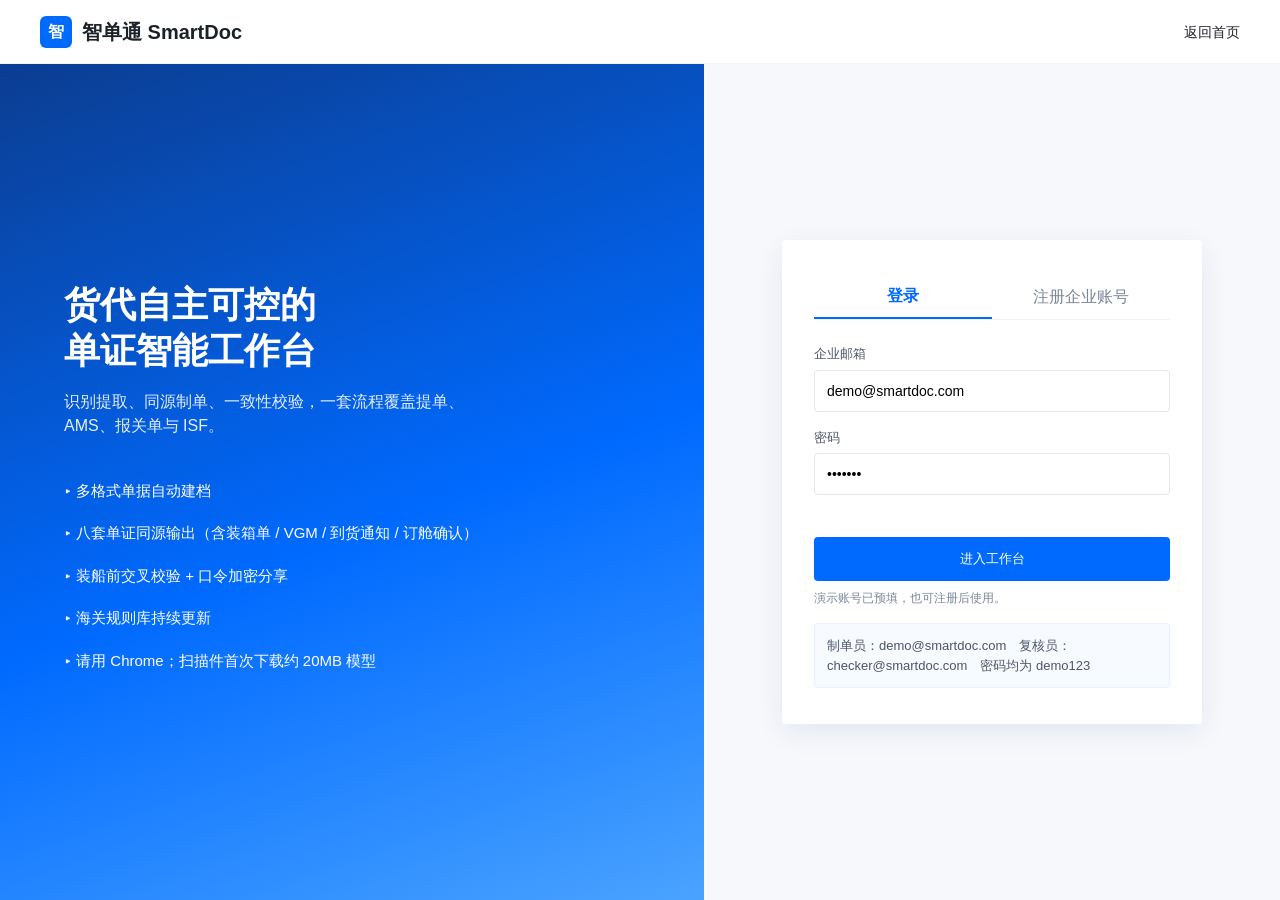
==== commit 4ab5baed: "Wire carrier hint, PDF ZIP, ACK import, and HS lane check apply" ====
--- a/app.html
+++ b/app.html
@@ -290,6 +290,9 @@
 .lines-table{width:100%;border-collapse:collapse;font-size:.8rem;}
 .lines-table th,.lines-table td{padding:6px;border-bottom:1px solid var(--g200);text-align:left;}
 .lines-table input{width:100%;border:1px solid var(--g200);border-radius:6px;padding:6px 8px;font-size:.8rem;}
+.fix-bar{background:#fff7ed;border:1px solid #fdba74;border-radius:10px;padding:10px 12px;margin:10px 0;font-size:.8rem;color:#9a3412;}
+.fix-bar strong{display:block;margin-bottom:6px;}
+.fix-row{display:flex;align-items:center;gap:8px;flex-wrap:wrap;margin:4px 0;}
 .dual-bar{background:#e8f3ff;border:1px solid #bfdbfe;border-radius:10px;padding:10px 12px;font-size:.82rem;margin-bottom:12px;color:#1d4ed8;}
 .dual-bar.warn{background:#fef2f2;border-color:#fca5a5;color:#991b1b;}
 .dual-bar.ok{background:#f0fdf4;border-color:#86efac;color:#047857;}
@@ -497,6 +500,7 @@
           <span style="font-size:.78rem;color:var(--primary);">支持实时修改后同步到后续制单与校验</span>
         </div>
         <div class="fields-grid" id="fieldsGrid"></div>
+        <div id="fixBar"></div>
         <div class="lines-box" id="linesBox"></div>
         <div class="extract-meta" id="extractMeta"></div>
         <div id="extractFailBanner" class="fail-banner" style="display:none"></div>
@@ -511,7 +515,7 @@
     <!-- ========== GENERATE ========== -->
     <div class="page" id="page-generate">
       <h2 style="font-size:1.3rem;font-weight:800;margin-bottom:4px;">📋 单证同源数据批量生成</h2>
-      <p style="color:var(--g500);font-size:.9rem;margin-bottom:20px;">依托统一标准货物档案，同源输出提单、AMS、报关、ISF、装箱单、VGM、到货通知，彻底消除重复录入导致的错漏</p>
+      <p style="color:var(--g500);font-size:.9rem;margin-bottom:20px;">依托统一标准货物档案，同源输出提单、AMS、报关、ISF、装箱单、VGM、到货通知、订舱确认书，彻底消除重复录入导致的错漏</p>
 
       <div class="source-summary">
         <h3>
@@ -532,10 +536,12 @@
           <div class="doc-check"><input type="checkbox" checked id="chk-pl"><label for="chk-pl">📦 装箱单 (Packing List)</label></div>
           <div class="doc-check"><input type="checkbox" checked id="chk-vgm"><label for="chk-vgm">⚖️ VGM 称重单 (SOLAS Method 2)</label></div>
           <div class="doc-check"><input type="checkbox" checked id="chk-an"><label for="chk-an">📬 到货通知 (Arrival Notice)</label></div>
+          <div class="doc-check"><input type="checkbox" checked id="chk-bk"><label for="chk-bk">📝 订舱确认书 (Booking Confirmation)</label></div>
         </div>
         <h3 style="margin-top:18px;">🚢 提单船司套版</h3>
-        <p style="font-size:.8rem;color:var(--g500);margin:6px 0 0;">同一套档案可切换 COSCO / MSC / MAERSK 版式，预览与下载跟随套版。</p>
+        <p style="font-size:.8rem;color:var(--g500);margin:6px 0 0;">同一套档案可切换 COSCO / MSC / MAERSK / OOCL 版式。柜号前四位箱主码会给出建议，一点采用。</p>
         <div class="carrier-picks" id="carrierPicks"></div>
+        <div id="carrierHint"></div>
         <div style="margin-top:20px;text-align:center;display:flex;gap:12px;justify-content:center;flex-wrap:wrap;">
           <button class="btn btn-p btn-lg" onclick="generateDocs()">🚀 一键同源生成选中单证</button>
         </div>
@@ -546,6 +552,7 @@
           <h3 style="font-size:1rem;font-weight:700;">📄 同源单证生成结果</h3>
           <div style="display:flex;gap:8px;flex-wrap:wrap;">
             <button class="btn btn-s" onclick="downloadDocZip()">📦 打包 ZIP（已生成单证 + 档案）</button>
+            <button class="btn btn-s" onclick="downloadPdfZip()">📄 八套 PDF ZIP</button>
             <button class="btn btn-s" onclick="switchTab('exchange')">📨 发送给协作方</button>
             <button class="btn btn-ok" onclick="switchTab('check')">下一步：去执行一致性智能校验 →</button>
           </div>
@@ -569,8 +576,9 @@
           <div class="check-doc" data-doc="pl" onclick="this.classList.toggle('selected')">📦 装箱单</div>
           <div class="check-doc" data-doc="vgm" onclick="this.classList.toggle('selected')">⚖️ VGM</div>
           <div class="check-doc" data-doc="an" onclick="this.classList.toggle('selected')">📬 到货通知</div>
+          <div class="check-doc" data-doc="bk" onclick="this.classList.toggle('selected')">📝 订舱确认</div>
         </div>
-        <p class="stale-note" style="margin-top:12px;">校验对象是「已生成的单证快照」对照当前货物档案，并叠加 ISO 6346 柜号、HS 格式、AMS 24h / ISF 10+2 必填规则。请先在「同源单证生成」落快照；若改过档案请重新生成。</p>
+        <p class="stale-note" style="margin-top:12px;">校验对象是「已生成的单证快照」对照当前货物档案，并叠加 ISO 6346 柜号、美线 HS 10 位 / 其他航线 8 位、AMS 24h / ISF 10+2 必填规则。请先在「同源单证生成」落快照；若改过档案请重新生成。</p>
         <button class="btn btn-p btn-lg" onclick="startCheck()">🔍 开始智能校验</button>
       </div>
       <div class="job-panel" id="filingPanel" style="margin-top:0;margin-bottom:24px;">
@@ -804,6 +812,7 @@
         <button class="btn btn-p" id="packImportBtn" onclick="confirmImportPack()">用对方覆盖载入</button>
         <button class="btn btn-s" id="packMergeBtn" onclick="confirmImportMerged()" style="display:none">按勾选合并载入</button>
         <button class="btn btn-ok" id="packAckBtn" onclick="ackAndReplyPack()">已核对并回传</button>
+        <button class="btn btn-s" id="packAckOnlyBtn" onclick="applyAckOnly()" style="display:none">写入已核对回执</button>
         <button class="btn btn-s" onclick="closePackReview()">取消</button>
       </div>
     </div>
@@ -816,7 +825,7 @@
     <h3>第一次使用智单通</h3>
     <ol>
       <li>请用 <strong>Chrome</strong>（Windows / Mac 均可）。Safari 也能进工作台，扫描 OCR 建议 Chrome。</li>
-      <li>扫描件第一次会下载约 <strong>20MB</strong> 中文识别模型，之后缓存在这台电脑的浏览器里，不占你服务器。</li>
+      <li>扫描件第一次会下载约 <strong>20MB</strong> 中文识别模型，之后由 Service Worker 缓存在这台电脑，第二次扫描不必再下。</li>
       <li>按顶栏四步走完：<strong>识别 → 出单 → 校验 → 发单</strong>。发票和装箱单可以一次拖进去，合并成一票。</li>
       <li>公司网若拦 jsDelivr，扫描会失败，请改用 Excel / CSV，或换网络。</li>
     </ol>
@@ -1009,7 +1018,68 @@
         </td>
       </tr>`).join('')}</tbody>
     </table>
-    <p style="font-size:.75rem;color:var(--g500);margin-top:8px;">多行时表头品名 / HS / 件数 / 毛重按明细汇总。低置信行改完后点「确认」再出单。</p>`;
+    <p style="font-size:.75rem;color:var(--g500);margin-top:8px;">多行时表头品名 / HS / 件数 / 毛重按明细汇总。低置信行改完后点「确认」再出单。柜号 / HS 格式错误会在上方给出一键修正。</p>`;
+  renderFixBar();
+}
+
+function renderFixBar() {
+  const host = document.getElementById('fixBar');
+  if (!host) return;
+  if (typeof SmartDoc === 'undefined' || !SmartDoc.suggestFixes) { host.innerHTML = ''; return; }
+  const items = SmartDoc.suggestFixes(state.shipment);
+  const guessed = (typeof SmartDocs !== 'undefined' && SmartDocs.carrierFromOwner) ? SmartDocs.carrierFromOwner(state.shipment.containerNo) : '';
+  const carrierHint = (guessed && guessed !== (state.blCarrier || 'generic'))
+    ? `<div class="fix-row">箱主码套版 · ${escapeHtml(SmartDocs.ownerCode(state.shipment.containerNo))} → <b>${escapeHtml(SmartDocs.carrierName(guessed))}</b>
+        <button class="action-btn" type="button" onclick="setBlCarrier('${guessed}')">采用</button></div>`
+    : '';
+  if (!items.length && !carrierHint) { host.innerHTML = ''; return; }
+  host.innerHTML = `<div class="fix-bar">
+    <strong>建议修正 ${items.length + (carrierHint ? 1 : 0)} 项（柜号 / HS 航线位数 / 箱主码套版）</strong>
+    ${items.map((it, i) => `<div class="fix-row">${escapeHtml(it.reason)} · ${it.scope === 'line' ? ('第' + ((it.index || 0) + 1) + '行 ') : '表头 '}${escapeHtml(it.field)}：${escapeHtml(it.from)} → <b>${escapeHtml(it.to)}</b>
+      <button class="action-btn" type="button" onclick="applySuggestedFix(${i})">采用</button></div>`).join('')}
+    ${carrierHint}
+    ${items.length ? '<button class="btn btn-s" type="button" onclick="applyAllSuggestedFixes()">全部采用</button>' : ''}
+  </div>`;
+}
+
+function applyOneFix(it) {
+  if (!it) return;
+  if (it.scope === 'header') {
+    state.shipment[it.field] = it.to;
+    const input = document.querySelector('.f-input[data-key="' + it.field + '"]');
+    if (input) input.value = it.to;
+    if (typeof SmartDoc.scoreLine === 'function' && it.field === 'containerNo') {
+      state.fieldConf = state.fieldConf || {};
+      state.fieldConf.containerNo = 100;
+    }
+  } else if (it.scope === 'line' && state.shipment.lines && state.shipment.lines[it.index]) {
+    state.shipment.lines[it.index][it.field] = it.to;
+  }
+}
+
+function applySuggestedFix(i) {
+  const items = SmartDoc.suggestFixes(state.shipment);
+  const it = items[i];
+  if (!it) return;
+  applyOneFix(it);
+  if (typeof SmartDoc.rollupHeader === 'function') SmartDoc.rollupHeader(state.shipment);
+  invalidateApproval('一键修正');
+  saveState();
+  renderLinesBox();
+  renderCarrierPicks();
+  showToast('已采用：' + it.from + ' → ' + it.to);
+}
+
+function applyAllSuggestedFixes() {
+  const items = SmartDoc.suggestFixes(state.shipment);
+  if (!items.length) return;
+  items.forEach(applyOneFix);
+  if (typeof SmartDoc.rollupHeader === 'function') SmartDoc.rollupHeader(state.shipment);
+  invalidateApproval('一键修正');
+  saveState();
+  renderLinesBox();
+  renderCarrierPicks();
+  showToast('已采用 ' + items.length + ' 项建议');
 }
 
 function confirmCargoLine(i) {
@@ -1438,6 +1508,7 @@
   }).join('');
 
   renderLinesBox();
+  renderCarrierPicks();
   const raw = state.extractMeta.rawText || '';
   document.getElementById('extractMeta').innerHTML = `
     <div>识别引擎：<strong>${escapeHtml(result.engine || 'browser')}</strong>　方法：<strong>${escapeHtml(result.method || '')}</strong>${result.elapsedMs ? '　耗时 ' + result.elapsedMs + ' ms' : ''}</div>
@@ -1467,6 +1538,10 @@
       upsertArchive(st || '待校验');
     } else saveState();
     renderCutoffBar();
+    if (key === 'containerNo' || key === 'hsCode' || key === 'pod') {
+      renderFixBar();
+      renderCarrierPicks();
+    }
   }, 650);
 }
 
@@ -1549,7 +1624,7 @@
 }
 
 function generateDocs() {
-  const ids = (typeof SmartJob !== 'undefined' && SmartJob.DOC_IDS) || ['bl','ams','export','isf','pl','vgm','an'];
+  const ids = (typeof SmartJob !== 'undefined' && SmartJob.DOC_IDS) || ['bl','ams','export','isf','pl','vgm','an','bk'];
   const selected = ids.filter(id => document.getElementById('chk-' + id)?.checked);
   if(selected.length === 0) {
     showToast('⚠️ 请至少勾选一种要生成的单证');
@@ -1585,7 +1660,8 @@
     isf: { title: '📝 ISF 申报表 (10+2)', fields: [['ISF No.', 'ISF' + s.ticketNo.slice(2)], ['Importer', s.consignee], ['Manufacturer', s.shipper], ['Container', s.containerNo]] },
     pl: { title: '📦 装箱单 (Packing List)', fields: [['Marks', s.containerNo || s.ticketNo], ['Pkgs', s.packages], ['G.W.', s.grossWeight], ['Meas.', s.volume], ['明细', typeof SmartDoc !== 'undefined' ? SmartDoc.linesLabel(s) : '']] },
     vgm: { title: '⚖️ VGM 称重单 (SOLAS)', fields: (function(){ const v = typeof SmartDocs !== 'undefined' ? SmartDocs.vgmOf(s) : { label: s.grossWeight, tareLabel: s.tareWeight || '3800 KGS' }; return [['Container', s.containerNo], ['Cargo GW', v.cargoLabel || s.grossWeight], ['Tare', v.tareLabel], ['VGM', v.label], ['Method', 'Method 2']]; })() },
-    an: { title: '📬 到货通知 (Arrival Notice)', fields: [['Consignee', s.consignee], ['Vessel', (s.vessel || '') + ' / ' + (s.voyage || '')], ['ETD', s.etd], ['ETA', (typeof SmartDocs !== 'undefined' ? SmartDocs.etaOf(s) : s.eta) || 'ETD+14d'], ['POD', s.pod]] }
+    an: { title: '📬 到货通知 (Arrival Notice)', fields: [['Consignee', s.consignee], ['Vessel', (s.vessel || '') + ' / ' + (s.voyage || '')], ['ETD', s.etd], ['ETA', (typeof SmartDocs !== 'undefined' ? SmartDocs.etaOf(s) : s.eta) || 'ETD+14d'], ['POD', s.pod]] },
+    bk: { title: '📝 订舱确认书 (Booking Confirmation)', fields: [['Booking', 'BK' + String(s.ticketNo || '').replace(/^SH/, '')], ['Carrier', typeof SmartDocs !== 'undefined' ? SmartDocs.carrierName(state.blCarrier) : (state.blCarrier || '')], ['Shipper', s.shipper], ['POL → POD', `${s.pol} → ${s.pod}`], ['ETD', s.etd], ['Container', s.containerNo]] }
   };
 }
 
@@ -1720,17 +1796,42 @@
   return state.shipment;
 }
 
+function stampHintUrl() {
+  try {
+    const origin = location.origin || '';
+    let path = location.pathname || '/';
+    path = path.replace(/index\.html$/i, '').replace(/app\.html$/i, '').replace(/view\.html$/i, '');
+    if (!path.endsWith('/')) path += '/';
+    return origin + path + 'view.html';
+  } catch (e) {
+    return 'view.html';
+  }
+}
 function docOpts(type) {
-  if (type !== 'bl') return {};
   const c = (state.generated.bl && state.generated.bl.carrier) || state.blCarrier || 'generic';
-  return { carrier: c };
+  return {
+    carrier: c,
+    shareCode: state.shareCode || (typeof lastShare !== 'undefined' && lastShare && lastShare.code) || '',
+    shareUrl: (typeof lastShare !== 'undefined' && lastShare && lastShare.url) || stampHintUrl()
+  };
+}
+async function ensureShareStamp() {
+  if (typeof SmartShare === 'undefined' || !SmartShare.encode) return;
+  if (state.shareCode && typeof lastShare !== 'undefined' && lastShare && lastShare.code === state.shareCode) return;
+  try {
+    const pack = currentPack();
+    const share = await SmartShare.encode(pack, { readOnly: true });
+    lastShare = share;
+    state.shareCode = share.code;
+    saveState();
+  } catch (e) { /* ignore */ }
 }
 function buildDocHTML(type) {
   return SmartDocs.build(type, shipmentForDoc(type), docOpts(type));
 }
 function openDocModal(type) {
   state.currentModalDocType = type;
-  const names = { bl:'🚢 海运提单草稿预览', ams:'📋 AMS 舱单预览', export:'📑 出口报关单预览', isf:'📝 ISF 10+2 申报表预览', pl:'📦 装箱单预览', vgm:'⚖️ VGM 称重单预览', an:'📬 到货通知预览' };
+  const names = { bl:'🚢 海运提单草稿预览', ams:'📋 AMS 舱单预览', export:'📑 出口报关单预览', isf:'📝 ISF 10+2 申报表预览', pl:'📦 装箱单预览', vgm:'⚖️ VGM 称重单预览', an:'📬 到货通知预览', bk:'📝 订舱确认书预览' };
   document.getElementById('modalTitle').textContent = `${names[type]} — ${state.shipment.ticketNo}`;
   document.getElementById('modalBody').innerHTML = buildDocHTML(type);
   document.getElementById('docModal').classList.add('show');
@@ -1739,7 +1840,8 @@
 document.getElementById('docModal').addEventListener('click', e => { if(e.target.id === 'docModal') closeDocModal(); });
 document.getElementById('packReviewModal').addEventListener('click', e => { if(e.target.id === 'packReviewModal') closePackReview(); });
 
-function downloadSingleDoc(type, asWord) {
+async function downloadSingleDoc(type, asWord) {
+  await ensureShareStamp();
   const html = SmartDocs.wrap(type, shipmentForDoc(type), docOpts(type));
   const ext = asWord ? 'doc' : 'html';
   const mime = asWord ? 'application/msword' : 'text/html;charset=utf-8';
@@ -1751,6 +1853,7 @@
   if (typeof SmartPdf === 'undefined') { showToast('PDF 模块未加载'); return; }
   showToast('正在生成 A4 PDF…');
   try {
+    await ensureShareStamp();
     const name = await SmartPdf.exportPdf(type, shipmentForDoc(type), docOpts(type));
     showToast('⬇️ 已下载 ' + name);
   } catch (e) {
@@ -1779,9 +1882,10 @@
   if (metas.length) state.extractFiles = metas;
 }
 
-function printCurrentModalDoc() {
+async function printCurrentModalDoc() {
   const type = state.currentModalDocType;
   if (typeof SmartDocs !== 'undefined' && SmartDocs.print) {
+    await ensureShareStamp();
     const ok = SmartDocs.print(type, shipmentForDoc(type), docOpts(type));
     if (!ok) showToast('请允许弹出窗口后再打印');
     return;
@@ -1795,6 +1899,7 @@
   try {
     await SmartExtract.loadScript('https://cdn.jsdelivr.net/npm/jszip@3.10.1/dist/jszip.min.js');
     if (!window.JSZip) throw new Error('JSZip 未加载');
+    await ensureShareStamp();
     const zip = new window.JSZip();
     const s = state.shipment;
     types.forEach(t => zip.file(`${t.toUpperCase()}_${s.ticketNo}.html`, SmartDocs.wrap(t, shipmentForDoc(t), docOpts(t))));
@@ -1819,6 +1924,33 @@
   }
 }
 
+async function downloadPdfZip() {
+  const types = Object.keys(state.generated || {});
+  if (!types.length) { showToast('请先同源生成单证'); return; }
+  if (typeof SmartPdf === 'undefined' || !SmartPdf.exportPdfBlob) { showToast('PDF 模块未加载'); return; }
+  showToast('正在生成 ' + types.length + ' 份 A4 PDF…');
+  try {
+    await SmartExtract.loadScript('https://cdn.jsdelivr.net/npm/jszip@3.10.1/dist/jszip.min.js');
+    if (!window.JSZip) throw new Error('JSZip 未加载');
+    await ensureShareStamp();
+    const zip = new window.JSZip();
+    for (let i = 0; i < types.length; i++) {
+      const t = types[i];
+      const out = await SmartPdf.exportPdfBlob(t, shipmentForDoc(t), docOpts(t));
+      zip.file(out.name, out.blob);
+    }
+    const blob = await zip.generateAsync({ type: 'blob' });
+    const a = document.createElement('a');
+    a.href = URL.createObjectURL(blob);
+    a.download = 'SmartDoc_' + state.shipment.ticketNo + '_pdf.zip';
+    a.click();
+    setTimeout(() => URL.revokeObjectURL(a.href), 1500);
+    showToast('📄 已下载 ' + types.length + ' 份 PDF ZIP');
+  } catch (err) {
+    showToast('PDF ZIP 失败：' + (err.message || err) + '。可改逐份下载 PDF。');
+  }
+}
+
 function triggerDownload(filename, content, mime) {
   const blob = new Blob([content], { type: mime });
   const a = document.createElement('a');
@@ -1892,7 +2024,7 @@
 }
 
 function renderCheckTable(selectedDocs) {
-  const docLabels = { bl:'提单 (B/L)', ams:'AMS舱单', isf:'ISF申报', export:'出口报关单' };
+  const docLabels = { bl:'提单 (B/L)', ams:'AMS舱单', isf:'ISF申报', export:'出口报关单', pl:'装箱单', vgm:'VGM', an:'到货通知', bk:'订舱确认' };
   const table = document.getElementById('checkTable');
   let okCount = 0, warnCount = 0, errCount = 0;
   const issues = [];
@@ -1912,7 +2044,7 @@
       issues.push({ idx, type:'warn', title:`快照过期：${row.label}`, desc:'档案已改过，单证仍是旧快照。一键修正会按当前档案覆盖已生成单证。', targetVal: row.source });
     } else if(row.ruleWarn) {
       statusType = 'warn'; statusText = '⚠️ 格式风险'; rowClass = 'warn-row'; warnCount++;
-      issues.push({ idx, type:'warn', title:`合规规则提示：${row.label}`, desc:row.ruleWarn, targetVal: null });
+      issues.push({ idx, type:'warn', title:`合规规则提示：${row.label}`, desc:row.ruleWarn + (row.fixTo ? ('。建议改为 ' + row.fixTo) : ''), targetVal: row.fixTo || null, hsFix: !!row.fixTo });
     } else {
       okCount++;
     }
@@ -1982,7 +2114,7 @@
     <div class="issue-panel ${iss.type === 'error' ? 'error' : ''}">
       <h4>${iss.type === 'error' ? '❌' : '⚠️'} ${escapeHtml(iss.title)}</h4>
       <p>${escapeHtml(iss.desc)}</p>
-      ${iss.targetVal !== null && iss.idx >= 0 ? `<button class="btn btn-p" style="font-size:.8rem;padding:7px 16px;" onclick="fixIssue(${iss.idx}, '${selectedDocs.join(',')}')">🔧 一键按同源档案修正</button>` : ''}
+      ${iss.hsFix && iss.idx >= 0 ? `<button class="btn btn-p" style="font-size:.8rem;padding:7px 16px;" onclick="applyCheckHsFix(${iss.idx}, '${selectedDocs.join(',')}')">🔧 采用 HS ${escapeHtml(iss.targetVal || '')}</button>` : (iss.targetVal !== null && iss.idx >= 0 ? `<button class="btn btn-p" style="font-size:.8rem;padding:7px 16px;" onclick="fixIssue(${iss.idx}, '${selectedDocs.join(',')}')">🔧 一键按同源档案修正</button>` : '')}
     </div>
   `).join('');
 
@@ -2045,6 +2177,34 @@
   const r = SmartAuth.switchTo(email);
   if (!r.ok) { showToast(r.msg || '切换失败'); return; }
   location.reload();
+}
+
+function applyCheckHsFix(rowIdx, docsCsv) {
+  const row = state.checkRows[rowIdx];
+  if (!row || !row.fixTo) return;
+  if (row.key === 'hsCode') {
+    state.shipment.hsCode = row.fixTo;
+    const input = document.querySelector('.f-input[data-key="hsCode"]');
+    if (input) input.value = row.fixTo;
+  } else if (String(row.key).indexOf('line-hs-') === 0) {
+    const i = parseInt(String(row.key).replace('line-hs-', ''), 10);
+    if (state.shipment.lines && state.shipment.lines[i]) state.shipment.lines[i].hsCode = row.fixTo;
+  }
+  if (typeof SmartDoc.rollupHeader === 'function') SmartDoc.rollupHeader(state.shipment);
+  const selectedDocs = String(docsCsv || '').split(',').filter(Boolean);
+  const hash = SmartDoc.sourceHash(state.shipment);
+  selectedDocs.forEach(d => {
+    if (!state.generated[d]) return;
+    if (!state.generated[d].fields) state.generated[d].fields = SmartDoc.snapshot(state.shipment);
+    if (row.key === 'hsCode') state.generated[d].fields.hsCode = row.fixTo;
+    else state.generated[d].fields = SmartDoc.snapshot(state.shipment);
+    state.generated[d].sourceHash = hash;
+  });
+  invalidateApproval('HS 航线修正');
+  saveState();
+  renderLinesBox();
+  buildCheckResults(selectedDocs);
+  showToast('已采用 HS ' + row.fixTo);
 }
 
 function fixIssue(rowIdx, docsCsv) {
@@ -2295,7 +2455,7 @@
     <div><span class="k">航线</span>${escapeHtml(s.pol || '')} → ${escapeHtml(s.pod || '')}</div>
     <div><span class="k">单证</span>${escapeHtml(docs.length ? docs.join('、') : '仅档案字段')}</div>
     <div><span class="k">校验</span>${escapeHtml(pack.checkSummary || (bad.length ? ('附带 ' + bad.length + ' 项风险明细') : '未附校验报告'))}</div>
-    ${pack.ack ? `<div><span class="k">回执</span>${escapeHtml((pack.ack.status || '') + ' · ' + ((pack.ack.by && pack.ack.by.name) || ''))}</div>` : ''}
+    ${pack.ack ? `<div><span class="k">回执</span>${escapeHtml((pack.ack.status || '') + ' · ' + ((pack.ack.by && pack.ack.by.name) || '') + (pack.ack.via ? (' · ' + pack.ack.via) : ''))}</div>` : ''}
     <div><span class="k">提单套版</span>${escapeHtml((typeof SmartDocs !== 'undefined' && SmartDocs.carrierName(pack.blCarrier)) || pack.blCarrier || '通用')}</div>
     ${(pack.filings && pack.filings.length) ? `<div><span class="k">申报</span>${escapeHtml(pack.filings.map(f => (f.channel || '') + ':' + (f.status || '')).join('、'))}</div>` : ''}
     ${pack.rules ? `<div><span class="k">规则库</span>${escapeHtml('v' + (pack.rules.version || ''))}</div>` : ''}
@@ -2333,6 +2493,8 @@
       if (mergeBtn) mergeBtn.style.display = 'none';
     }
   }
+  const ackOnly = document.getElementById('packAckOnlyBtn');
+  if (ackOnly) ackOnly.style.display = pack && pack.ack ? '' : 'none';
   document.getElementById('packReviewModal').classList.add('show');
 }
 
@@ -2365,6 +2527,29 @@
   const label = pendingPackLabel;
   closePackReview();
   applyImportedPack(pack, label);
+}
+
+function applyAckOnly() {
+  if (!pendingPack || !pendingPack.ack) { showToast('这个包没有已核对回执'); return; }
+  const pack = pendingPack;
+  const ticket = pack.ticketNo || (pack.shipment && pack.shipment.ticketNo) || '';
+  closePackReview();
+  const rec = ticket ? state.archive.find(a => a.ticketNo === ticket) : null;
+  if (rec) rec.ack = pack.ack;
+  if (ticket && state.shipment.ticketNo === ticket) {
+    state.ack = pack.ack;
+    pushTimeline('对方已核对回传 · ' + ((pack.ack.by && pack.ack.by.name) || ''));
+  }
+  try { SmartExchange.localPush(pack, 'in'); } catch (e) { /* ignore */ }
+  if (rec || (ticket && state.shipment.ticketNo === ticket)) {
+    const found = state.archive.find(a => a.ticketNo === ticket);
+    upsertArchive((found && found.status) || '待校验');
+  } else {
+    saveState();
+  }
+  renderExchange();
+  renderDashboard();
+  showToast('已写入回执，档案字段未改');
 }
 
 function ackAndReplyPack() {
@@ -2511,15 +2696,27 @@
     const c = SmartDocs.CARRIERS[id];
     return `<button type="button" class="carrier-pick ${id === cur ? 'on' : ''}" onclick="setBlCarrier('${id}')">${escapeHtml(c.name)}<div style="font-size:.7rem;font-weight:500;color:var(--g500);margin-top:2px;">SCAC ${escapeHtml(c.scac)}</div></button>`;
   }).join('');
+  const hint = document.getElementById('carrierHint');
+  if (hint) {
+    const guessed = SmartDocs.carrierFromOwner ? SmartDocs.carrierFromOwner(state.shipment.containerNo) : '';
+    if (guessed && guessed !== cur) {
+      hint.innerHTML = `<div class="fix-bar" style="margin-top:10px;">柜号箱主码 <b>${escapeHtml(SmartDocs.ownerCode(state.shipment.containerNo))}</b> 建议 <b>${escapeHtml(SmartDocs.carrierName(guessed))}</b> 套版
+        <button class="btn btn-s" type="button" onclick="setBlCarrier('${guessed}')">采用此套版</button></div>`;
+    } else {
+      hint.innerHTML = guessed ? `<p style="font-size:.78rem;color:var(--g500);margin-top:8px;">箱主码 ${escapeHtml(SmartDocs.ownerCode(state.shipment.containerNo))} 已匹配 ${escapeHtml(SmartDocs.carrierName(cur))}</p>` : '';
+    }
+  }
 }
 
 function setBlCarrier(id) {
   state.blCarrier = id;
   if (state.generated && state.generated.bl) state.generated.bl.carrier = id;
+  if (state.generated && state.generated.bk) state.generated.bk.carrier = id;
   pushTimeline('提单套版切换为 ' + (SmartDocs.carrierName(id) || id));
   saveState();
   renderCarrierPicks();
   renderGenCardsFromState();
+  renderFixBar();
   showToast('已切换提单套版：' + SmartDocs.carrierName(id));
 }
 
@@ -2992,7 +3189,7 @@
     <div class="inbox-item">
       <div>
         <strong>${escapeHtml(it.ticketNo || it.id || '')}</strong>
-        <div style="color:var(--g500);font-size:.76rem;">${escapeHtml((it.from && (it.from.company || it.from.name)) || '')} → ${escapeHtml(it.to || '协作方')} · ${escapeHtml((it.docs || []).join('/') || '档案')} · ${escapeHtml(it.via)}</div>
+        <div style="color:var(--g500);font-size:.76rem;">${escapeHtml((it.from && (it.from.company || it.from.name)) || '')} → ${escapeHtml(it.to || '协作方')} · ${escapeHtml((it.docs || []).join('/') || '档案')} · ${escapeHtml(it.via)}${(it.pack && it.pack.ack) || it.ack ? ' · 已核对回执' : ''}</div>
       </div>
       <button class="action-btn" onclick="openInboxItem('${escapeHtml(it.id)}','${it.via}')">核对</button>
     </div>`).join('');
@@ -3145,6 +3342,9 @@
 if (document.getElementById('page-upload')?.classList.contains('active')) preloadOcrEngine();
 maybeShowTour();
 consumeShareHash();
+if ('serviceWorker' in navigator && (location.protocol === 'https:' || location.hostname === 'localhost' || location.hostname === '127.0.0.1')) {
+  navigator.serviceWorker.register('sw.js').catch(() => {});
+}
 renderCarrierPicks();
 renderFilings();
 paintVaultStatus();
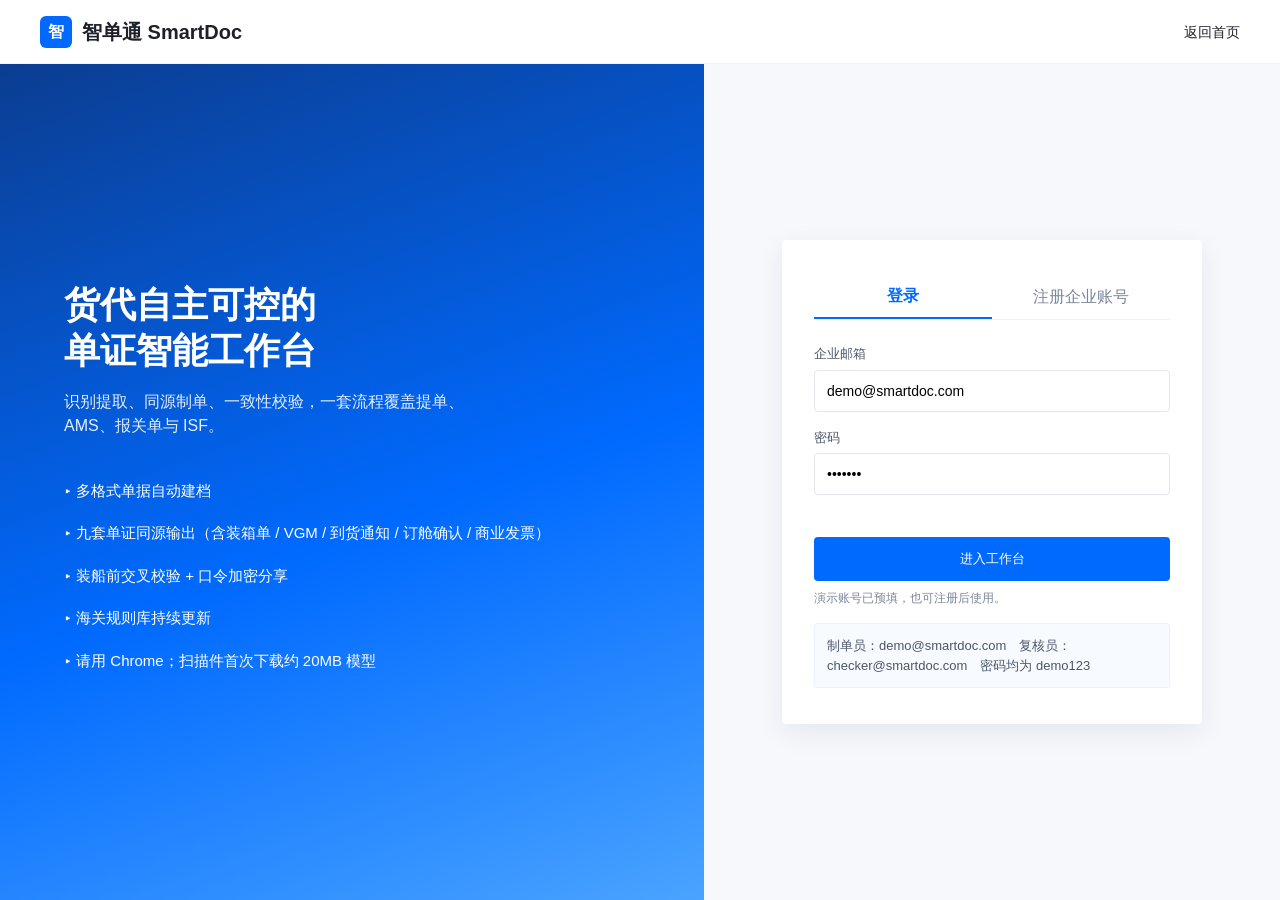
==== commit 949905d9: "SmartDoc: invoice checkbox, container editor, sharebook import/export UI" ====
--- a/app.html
+++ b/app.html
@@ -502,6 +502,7 @@
         <div class="fields-grid" id="fieldsGrid"></div>
         <div id="fixBar"></div>
         <div class="lines-box" id="linesBox"></div>
+        <div class="lines-box" id="containersBox" style="margin-top:12px;"></div>
         <div class="extract-meta" id="extractMeta"></div>
         <div id="extractFailBanner" class="fail-banner" style="display:none"></div>
         <div class="field-actions">
@@ -515,7 +516,7 @@
     <!-- ========== GENERATE ========== -->
     <div class="page" id="page-generate">
       <h2 style="font-size:1.3rem;font-weight:800;margin-bottom:4px;">📋 单证同源数据批量生成</h2>
-      <p style="color:var(--g500);font-size:.9rem;margin-bottom:20px;">依托统一标准货物档案，同源输出提单、AMS、报关、ISF、装箱单、VGM、到货通知、订舱确认书，彻底消除重复录入导致的错漏</p>
+      <p style="color:var(--g500);font-size:.9rem;margin-bottom:20px;">依托统一标准货物档案，同源输出提单、AMS、报关、ISF、装箱单、VGM、到货通知、订舱确认书、商业发票，彻底消除重复录入导致的错漏</p>
 
       <div class="source-summary">
         <h3>
@@ -537,9 +538,10 @@
           <div class="doc-check"><input type="checkbox" checked id="chk-vgm"><label for="chk-vgm">⚖️ VGM 称重单 (SOLAS Method 2)</label></div>
           <div class="doc-check"><input type="checkbox" checked id="chk-an"><label for="chk-an">📬 到货通知 (Arrival Notice)</label></div>
           <div class="doc-check"><input type="checkbox" checked id="chk-bk"><label for="chk-bk">📝 订舱确认书 (Booking Confirmation)</label></div>
+          <div class="doc-check"><input type="checkbox" checked id="chk-ci"><label for="chk-ci">💵 商业发票 (Commercial Invoice)</label></div>
         </div>
         <h3 style="margin-top:18px;">🚢 提单船司套版</h3>
-        <p style="font-size:.8rem;color:var(--g500);margin:6px 0 0;">同一套档案可切换 COSCO / MSC / MAERSK / OOCL 版式。柜号前四位箱主码会给出建议，一点采用。</p>
+        <p style="font-size:.8rem;color:var(--g500);margin:6px 0 0;">同一套档案可切换 COSCO / MSC / MAERSK / OOCL / CMA CGM / Hapag-Lloyd / ONE / Evergreen / Wan Hai / Yang Ming 版式。柜号前四位箱主码会给出建议，一点采用。</p>
         <div class="carrier-picks" id="carrierPicks"></div>
         <div id="carrierHint"></div>
         <div style="margin-top:20px;text-align:center;display:flex;gap:12px;justify-content:center;flex-wrap:wrap;">
@@ -552,7 +554,7 @@
           <h3 style="font-size:1rem;font-weight:700;">📄 同源单证生成结果</h3>
           <div style="display:flex;gap:8px;flex-wrap:wrap;">
             <button class="btn btn-s" onclick="downloadDocZip()">📦 打包 ZIP（已生成单证 + 档案）</button>
-            <button class="btn btn-s" onclick="downloadPdfZip()">📄 八套 PDF ZIP</button>
+            <button class="btn btn-s" onclick="downloadPdfZip()">📄 九套 PDF ZIP</button>
             <button class="btn btn-s" onclick="switchTab('exchange')">📨 发送给协作方</button>
             <button class="btn btn-ok" onclick="switchTab('check')">下一步：去执行一致性智能校验 →</button>
           </div>
@@ -577,6 +579,7 @@
           <div class="check-doc" data-doc="vgm" onclick="this.classList.toggle('selected')">⚖️ VGM</div>
           <div class="check-doc" data-doc="an" onclick="this.classList.toggle('selected')">📬 到货通知</div>
           <div class="check-doc" data-doc="bk" onclick="this.classList.toggle('selected')">📝 订舱确认</div>
+          <div class="check-doc" data-doc="ci" onclick="this.classList.toggle('selected')">💵 商业发票</div>
         </div>
         <p class="stale-note" style="margin-top:12px;">校验对象是「已生成的单证快照」对照当前货物档案，并叠加 ISO 6346 柜号、美线 HS 10 位 / 其他航线 8 位、AMS 24h / ISF 10+2 必填规则。请先在「同源单证生成」落快照；若改过档案请重新生成。</p>
         <button class="btn btn-p btn-lg" onclick="startCheck()">🔍 开始智能校验</button>
@@ -640,7 +643,7 @@
       <div class="archive-table">
         <div class="table-wrap">
           <table>
-            <thead><tr><th>票号</th><th>创建时间</th><th>发货人</th><th>柜号</th><th>目的港</th><th>单证数</th><th>校验状态</th><th>操作</th></tr></thead>
+            <thead><tr><th>票号</th><th>创建时间</th><th>发货人</th><th>柜号</th><th>目的港</th><th>单证数</th><th>校验状态</th><th>回执</th><th>操作</th></tr></thead>
             <tbody id="archiveTbody"></tbody>
           </table>
         </div>
@@ -712,6 +715,16 @@
           <input type="password" id="shareUnlock" placeholder="若为 SD2 加密令牌，在此填写口令" style="width:100%;max-width:420px;height:40px;border:1px solid var(--g200);border-radius:8px;padding:0 12px;margin:8px 0;">
           <button class="btn btn-p" onclick="redeemShare()">载入分享票</button>
           <button class="btn btn-s" onclick="receiveToLocalInbox()">先收入本机收件箱</button>
+          <div style="margin-top:16px;padding-top:12px;border-top:1px dashed var(--g200);">
+            <h3 style="margin:0 0 8px;">本机分享簿（短码）</h3>
+            <p style="font-size:.82rem;color:var(--g500);margin-bottom:10px;">短码只存在这台浏览器。导出 JSON 给同事，对方导入后即可用同一短码打开，不需要 8090。</p>
+            <div style="display:flex;gap:10px;flex-wrap:wrap;margin-bottom:8px;">
+              <button class="btn btn-s" onclick="exportShareBook()">⬇️ 导出分享簿 JSON</button>
+              <button class="btn btn-s" onclick="document.getElementById('shareBookInput').click()">📂 导入分享簿</button>
+            </div>
+            <input type="file" id="shareBookInput" accept=".json,.txt" hidden>
+            <div id="shareBookMeta" style="font-size:.8rem;color:var(--g500);"></div>
+          </div>
         </div>
       </div>
     </div>
@@ -868,20 +881,27 @@
   etd: '2026-12-05T18:00',
   eta: '',
   tareWeight: '3800 KGS',
+  marks: 'AIL / LA\nC/NO.1-500',
+  currency: 'USD',
+  incoterms: 'FOB',
+  containers: [
+    { containerNo: 'MSKU1234565', sealNo: 'SH20240815', tareWeight: '3800 KGS', type: '40HC', packages: '250 CTNS', grossWeight: '4300 KGS' },
+    { containerNo: 'MSKU2345671', sealNo: 'SH20240816', tareWeight: '3800 KGS', type: '40HC', packages: '250 CTNS', grossWeight: '4200 KGS' }
+  ],
   lines: [
-    { hsCode: '8471.30.0100', description: 'LAPTOP COMPUTERS', packages: '200 CTNS', grossWeight: '3400 KGS', volume: '18.0 CBM' },
-    { hsCode: '8471.60.2000', description: 'WIRELESS MOUSE', packages: '300 CTNS', grossWeight: '5100 KGS', volume: '27.6 CBM' }
+    { hsCode: '8471.30.0100', description: 'LAPTOP COMPUTERS', packages: '200 CTNS', grossWeight: '3400 KGS', volume: '18.0 CBM', unitPrice: '120.00', amount: 'USD 24000.00' },
+    { hsCode: '8471.60.2000', description: 'WIRELESS MOUSE', packages: '300 CTNS', grossWeight: '5100 KGS', volume: '27.6 CBM', unitPrice: '8.50', amount: 'USD 2550.00' }
   ]
 };
 
 const FIELD_META = SmartDoc.FIELD_META;
 
 const INITIAL_ARCHIVE = [
-  { ...DEFAULT_SHIPMENT, createdAt: '2026-11-25 09:30', docCount: 4, status: '已校验' },
-  { ticketNo: 'SH2026112502', createdAt: '2026-11-25 10:15', shipper: 'GUANGZHOU TEXTILE LTD', consignee: 'EAST COAST APPAREL INC', notifyParty: 'SAME AS CONSIGNEE', containerNo: 'COSU8842109', sealNo: 'GZ261102', hsCode: '6204.62.0000', description: 'COTTON TROUSERS', packages: '320 CTNS', grossWeight: '6,200 KGS', volume: '34.2 CBM', pol: 'NANSHA, CHINA', pod: 'NEW YORK, USA', docCount: 3, status: '待校验' },
-  { ticketNo: 'SH2026112503', createdAt: '2026-11-25 11:00', shipper: 'NINGBO MACHINERY CO., LTD', consignee: 'EURO TECH GMBH', notifyParty: 'EURO TECH GMBH', containerNo: 'MAEU9912034', sealNo: 'NB261103', hsCode: '8483.40.9000', description: 'INDUSTRIAL GEARBOXES', packages: '45 PLTS', grossWeight: '14,800 KGS', volume: '28.0 CBM', pol: 'NINGBO, CHINA', pod: 'HAMBURG, GERMANY', vessel: 'MAERSK HAMBURG', voyage: '047E', etd: '2026-11-20T10:00', docCount: 4, status: '有异常' },
-  { ticketNo: 'SH2026112499', createdAt: '2026-11-24 16:20', shipper: 'FOSHAN FURNITURE GROUP', consignee: 'PACIFIC HOME PTY LTD', notifyParty: 'SAME AS CONSIGNEE', containerNo: 'OOCU7731203', sealNo: 'FS261199', hsCode: '9403.60.9990', description: 'WOODEN DINING TABLES', packages: '180 CTNS', grossWeight: '9,400 KGS', volume: '58.5 CBM', pol: 'YANTIAN, CHINA', pod: 'MELBOURNE, AUSTRALIA', docCount: 4, status: '已校验' },
-  { ticketNo: 'SH2026112498', createdAt: '2026-11-24 14:45', shipper: 'XIAMEN CERAMICS CO., LTD', consignee: 'LONDON HOMEWARES LTD', notifyParty: 'SAME AS CONSIGNEE', containerNo: 'MSCU5512897', sealNo: 'XM261198', hsCode: '6912.00.1000', description: 'CERAMIC TABLEWARE', packages: '640 CTNS', grossWeight: '11,200 KGS', volume: '32.0 CBM', pol: 'XIAMEN, CHINA', pod: 'FELIXSTOWE, UK', docCount: 4, status: '已校验' }
+  { ...DEFAULT_SHIPMENT, createdAt: '2026-11-25 09:30', docCount: 4, status: '已校验', ack: { at: '2026-11-25T10:05:00.000Z', by: { name: 'Pacific Desk', company: '只读协作' }, status: '已核对', ticketNo: 'SH2024081501', via: 'view.html' } },
+  { ticketNo: 'SH2026112502', createdAt: '2026-11-25 10:15', shipper: 'GUANGZHOU TEXTILE LTD', consignee: 'EAST COAST APPAREL INC', notifyParty: 'SAME AS CONSIGNEE', containerNo: 'COSU8842109', sealNo: 'GZ261102', hsCode: '6204.62.0000', description: 'COTTON TROUSERS', packages: '320 CTNS', grossWeight: '6,200 KGS', volume: '34.2 CBM', pol: 'NANSHA, CHINA', pod: 'NEW YORK, USA', marks: 'ECAI / NYC\nC/NO.1-320', docCount: 3, status: '待校验' },
+  { ticketNo: 'SH2026112503', createdAt: '2026-11-25 11:00', shipper: 'NINGBO MACHINERY CO., LTD', consignee: 'EURO TECH GMBH', notifyParty: 'EURO TECH GMBH', containerNo: 'MAEU9912034', sealNo: 'NB261103', hsCode: '8483.40.9000', description: 'INDUSTRIAL GEARBOXES', packages: '45 PLTS', grossWeight: '14,800 KGS', volume: '28.0 CBM', pol: 'NINGBO, CHINA', pod: 'HAMBURG, GERMANY', vessel: 'MAERSK HAMBURG', voyage: '047E', etd: '2026-11-20T10:00', marks: 'N/M', docCount: 4, status: '有异常' },
+  { ticketNo: 'SH2026112499', createdAt: '2026-11-24 16:20', shipper: 'FOSHAN FURNITURE GROUP', consignee: 'PACIFIC HOME PTY LTD', notifyParty: 'SAME AS CONSIGNEE', containerNo: 'OOCU7731203', sealNo: 'FS261199', hsCode: '9403.60.9990', description: 'WOODEN DINING TABLES', packages: '180 CTNS', grossWeight: '9,400 KGS', volume: '58.5 CBM', pol: 'YANTIAN, CHINA', pod: 'MELBOURNE, AUSTRALIA', marks: 'PH / MEL\nMADE IN CHINA', docCount: 4, status: '已校验' },
+  { ticketNo: 'SH2026112498', createdAt: '2026-11-24 14:45', shipper: 'XIAMEN CERAMICS CO., LTD', consignee: 'LONDON HOMEWARES LTD', notifyParty: 'SAME AS CONSIGNEE', containerNo: 'MSCU5512897', sealNo: 'XM261198', hsCode: '6912.00.1000', description: 'CERAMIC TABLEWARE', packages: '640 CTNS', grossWeight: '11,200 KGS', volume: '32.0 CBM', pol: 'XIAMEN, CHINA', pod: 'FELIXSTOWE, UK', marks: 'LHW / FXT\nC/NO.1-640', docCount: 4, status: '已校验' }
 ];
 
 function loadArchiveState() {
@@ -1003,7 +1023,7 @@
       <button class="btn btn-s" type="button" onclick="addCargoLine()">+ 增行</button>
     </div>
     <table class="lines-table">
-      <thead><tr><th>#</th><th>品名</th><th>HS</th><th>件数</th><th>毛重</th><th>体积</th><th>置信</th><th></th></tr></thead>
+      <thead><tr><th>#</th><th>品名</th><th>HS</th><th>件数</th><th>毛重</th><th>体积</th><th>单价</th><th>金额</th><th>置信</th><th></th></tr></thead>
       <tbody>${lines.map((l, i) => `<tr style="${l.flagged || (l.conf && l.conf < 80) ? 'background:#fff7ed;' : ''}">
         <td>${i + 1}</td>
         <td><input value="${escapeHtml(l.description || '')}" oninput="updateCargoLine(${i},'description',this.value)"></td>
@@ -1011,6 +1031,8 @@
         <td><input value="${escapeHtml(l.packages || '')}" oninput="updateCargoLine(${i},'packages',this.value)"></td>
         <td><input value="${escapeHtml(l.grossWeight || '')}" oninput="updateCargoLine(${i},'grossWeight',this.value)"></td>
         <td><input value="${escapeHtml(l.volume || '')}" oninput="updateCargoLine(${i},'volume',this.value)"></td>
+        <td><input value="${escapeHtml(l.unitPrice || '')}" oninput="updateCargoLine(${i},'unitPrice',this.value)"></td>
+        <td><input value="${escapeHtml(l.amount || '')}" oninput="updateCargoLine(${i},'amount',this.value)"></td>
         <td style="white-space:nowrap;font-size:.75rem;color:${l.flagged || (l.conf && l.conf < 80) ? '#c2410c' : 'var(--g500)'};">${l.conf ? (l.conf + '%') : '—'}${l.flagged ? ' 待确认' : ''}</td>
         <td style="white-space:nowrap;">
           ${(l.flagged || (l.conf && l.conf < 80)) ? `<button class="action-btn" type="button" onclick="confirmCargoLine(${i})">确认</button>` : ''}
@@ -1018,8 +1040,71 @@
         </td>
       </tr>`).join('')}</tbody>
     </table>
-    <p style="font-size:.75rem;color:var(--g500);margin-top:8px;">多行时表头品名 / HS / 件数 / 毛重按明细汇总。低置信行改完后点「确认」再出单。柜号 / HS 格式错误会在上方给出一键修正。</p>`;
+    <p style="font-size:.75rem;color:var(--g500);margin-top:8px;">多行时表头品名 / HS / 件数 / 毛重按明细汇总。金额 = 单价 × 件数（未填金额时发票自动算）。低置信行改完后点「确认」再出单。</p>`;
+  renderContainersBox();
   renderFixBar();
+}
+
+function renderContainersBox() {
+  const box = document.getElementById('containersBox');
+  if (!box || typeof SmartDoc === 'undefined' || !SmartDoc.normalizeContainers) return;
+  if (!state.shipment.containers || !state.shipment.containers.length) {
+    state.shipment.containers = SmartDoc.normalizeContainers(state.shipment);
+  }
+  const rows = state.shipment.containers.length ? state.shipment.containers : [SmartDoc.emptyContainer()];
+  box.innerHTML = `
+    <div style="display:flex;justify-content:space-between;align-items:center;margin-bottom:8px;gap:8px;flex-wrap:wrap;">
+      <strong style="font-size:.9rem;">柜清单（一票多柜写入提单 / VGM / AMS）</strong>
+      <button class="btn btn-s" type="button" onclick="addContainerRow()">+ 加柜</button>
+    </div>
+    <table class="lines-table">
+      <thead><tr><th>#</th><th>柜号</th><th>封号</th><th>箱型</th><th>皮重</th><th>分柜毛重</th><th></th></tr></thead>
+      <tbody>${rows.map((c, i) => `<tr>
+        <td>${i + 1}</td>
+        <td><input value="${escapeHtml(c.containerNo || '')}" oninput="updateContainerRow(${i},'containerNo',this.value)"></td>
+        <td><input value="${escapeHtml(c.sealNo || '')}" oninput="updateContainerRow(${i},'sealNo',this.value)"></td>
+        <td><input value="${escapeHtml(c.type || '')}" placeholder="40HC" oninput="updateContainerRow(${i},'type',this.value)"></td>
+        <td><input value="${escapeHtml(c.tareWeight || '')}" oninput="updateContainerRow(${i},'tareWeight',this.value)"></td>
+        <td><input value="${escapeHtml(c.grossWeight || '')}" oninput="updateContainerRow(${i},'grossWeight',this.value)"></td>
+        <td><button class="action-btn" type="button" onclick="removeContainerRow(${i})">删</button></td>
+      </tr>`).join('')}</tbody>
+    </table>
+    <p style="font-size:.75rem;color:var(--g500);margin-top:8px;">第一柜同步到表头柜号 / 封号 / 皮重。VGM 未填分柜毛重时按总货重均分。</p>`;
+}
+
+function addContainerRow() {
+  if (!state.shipment.containers) state.shipment.containers = SmartDoc.normalizeContainers(state.shipment);
+  state.shipment.containers.push(SmartDoc.emptyContainer());
+  renderContainersBox();
+}
+
+function removeContainerRow(i) {
+  state.shipment.containers = (state.shipment.containers || []).filter((_, idx) => idx !== i);
+  SmartDoc.rollupContainers(state.shipment);
+  invalidateApproval('改柜清单');
+  saveState();
+  renderContainersBox();
+  renderFixBar();
+}
+
+let ctrDebounce;
+function updateContainerRow(i, key, val) {
+  if (!state.shipment.containers) state.shipment.containers = SmartDoc.normalizeContainers(state.shipment);
+  if (!state.shipment.containers[i]) state.shipment.containers[i] = SmartDoc.emptyContainer();
+  if (key === 'containerNo') val = String(val || '').toUpperCase().replace(/[\s-]/g, '');
+  state.shipment.containers[i][key] = val;
+  clearTimeout(ctrDebounce);
+  ctrDebounce = setTimeout(() => {
+    SmartDoc.rollupContainers(state.shipment);
+    invalidateApproval('改柜清单');
+    const rec = state.archive.find(a => a.ticketNo === state.shipment.ticketNo);
+    if (rec) upsertArchive(rec.status === '已校验' ? '待复核' : (rec.status || '待校验'));
+    else saveState();
+    renderFixBar();
+    renderCarrierPicks();
+    const input = document.querySelector('.f-input[data-key="containerNo"]');
+    if (input) input.value = state.shipment.containerNo || '';
+  }, 400);
 }
 
 function renderFixBar() {
@@ -1052,8 +1137,17 @@
       state.fieldConf = state.fieldConf || {};
       state.fieldConf.containerNo = 100;
     }
+    if ((it.field === 'containerNo' || it.field === 'sealNo' || it.field === 'tareWeight') && typeof SmartDoc.normalizeContainers === 'function') {
+      const list = SmartDoc.normalizeContainers(state.shipment);
+      if (!list.length) list.push(SmartDoc.emptyContainer());
+      list[0][it.field] = it.to;
+      state.shipment.containers = list;
+    }
   } else if (it.scope === 'line' && state.shipment.lines && state.shipment.lines[it.index]) {
     state.shipment.lines[it.index][it.field] = it.to;
+  } else if (it.scope === 'container' && state.shipment.containers && state.shipment.containers[it.index]) {
+    state.shipment.containers[it.index][it.field] = it.to;
+    if (typeof SmartDoc.rollupContainers === 'function') SmartDoc.rollupContainers(state.shipment);
   }
 }
 
@@ -1508,6 +1602,7 @@
   }).join('');
 
   renderLinesBox();
+  renderContainersBox();
   renderCarrierPicks();
   const raw = state.extractMeta.rawText || '';
   document.getElementById('extractMeta').innerHTML = `
@@ -1521,6 +1616,12 @@
 function updateShipmentField(key, val) {
   if (!(key in fieldRevPrev)) fieldRevPrev[key] = state.shipment[key] || '';
   state.shipment[key] = val;
+  if ((key === 'containerNo' || key === 'sealNo' || key === 'tareWeight') && typeof SmartDoc !== 'undefined' && SmartDoc.normalizeContainers) {
+    const list = SmartDoc.normalizeContainers(state.shipment);
+    if (!list.length) list.push(SmartDoc.emptyContainer());
+    list[0][key] = val;
+    state.shipment.containers = list;
+  }
   clearTimeout(fieldRevTimers[key]);
   fieldRevTimers[key] = setTimeout(() => {
     const from = fieldRevPrev[key];
@@ -1609,7 +1710,9 @@
     ['收货人 Consignee', s.consignee],
     ['品名 Description', s.description],
     ['HS编码', s.hsCode],
-    ['柜号 / 封号', `${s.containerNo} / ${s.sealNo}`],
+    ['柜号 / 封号', (typeof SmartDocs !== 'undefined' && SmartDocs.cnText) ? SmartDocs.cnText(s) : `${s.containerNo} / ${s.sealNo}`],
+    ['柜清单', (typeof SmartDoc !== 'undefined' && SmartDoc.containersLabel) ? SmartDoc.containersLabel(s) : ''],
+    ['币种 / 条款', `${s.currency || 'USD'} / ${s.incoterms || 'FOB'}`],
     ['航线 POL → POD', `${s.pol} → ${s.pod}`],
     ['件数 / 毛重', `${s.packages} / ${s.grossWeight}`],
     ['体积 Volume', s.volume],
@@ -1624,7 +1727,7 @@
 }
 
 function generateDocs() {
-  const ids = (typeof SmartJob !== 'undefined' && SmartJob.DOC_IDS) || ['bl','ams','export','isf','pl','vgm','an','bk'];
+  const ids = (typeof SmartJob !== 'undefined' && SmartJob.DOC_IDS) || ['bl','ams','export','isf','pl','vgm','an','bk','ci'];
   const selected = ids.filter(id => document.getElementById('chk-' + id)?.checked);
   if(selected.length === 0) {
     showToast('⚠️ 请至少勾选一种要生成的单证');
@@ -1640,6 +1743,7 @@
     state.generated[id] = { fields: { ...snap }, sourceHash: hash, generatedAt: new Date().toISOString(), type: id };
   });
   if (state.generated.bl) state.generated.bl.carrier = state.blCarrier || 'generic';
+  if (state.generated.bk) state.generated.bk.carrier = state.blCarrier || 'generic';
 
   renderGenCards(selected, true);
   pushTimeline('同源生成 ' + selected.join('/'));
@@ -1654,14 +1758,15 @@
 
 function genCardDefs(s) {
   return {
-    bl: { title: '🚢 海运提单草稿 (B/L) · ' + (typeof SmartDocs !== 'undefined' ? SmartDocs.carrierName(state.blCarrier) : ''), fields: [['B/L No.', s.ticketNo.replace('SH','SHSE')], ['Shipper', s.shipper], ['POL → POD', `${s.pol} → ${s.pod}`], ['Container', `${s.containerNo} / ${s.packages}`], ['套版', typeof SmartDocs !== 'undefined' ? SmartDocs.carrierName(state.blCarrier) : (state.blCarrier || '')]] },
+    bl: { title: '🚢 海运提单草稿 (B/L) · ' + (typeof SmartDocs !== 'undefined' ? SmartDocs.carrierName(state.blCarrier) : ''), fields: [['B/L No.', s.ticketNo.replace('SH','SHSE')], ['Shipper', s.shipper], ['POL → POD', `${s.pol} → ${s.pod}`], ['Marks', (typeof SmartDocs !== 'undefined' && SmartDocs.marksOf) ? SmartDocs.marksOf(s) : (s.marks || s.containerNo)], ['套版', typeof SmartDocs !== 'undefined' ? SmartDocs.carrierName(state.blCarrier) : (state.blCarrier || '')]] },
     ams: { title: '📋 AMS 舱单 (24h Manifest)', fields: [['AMS Ref', 'AMS' + s.ticketNo.slice(2)], ['Shipper', s.shipper], ['Goods', s.description], ['Weight', s.grossWeight]] },
     export: { title: '📑 出口报关单', fields: [['报关单号', '3102' + s.ticketNo.slice(2)], ['HS编码', s.hsCode], ['数量/毛重', `${s.packages} / ${s.grossWeight}`], ['目的港', s.pod]] },
     isf: { title: '📝 ISF 申报表 (10+2)', fields: [['ISF No.', 'ISF' + s.ticketNo.slice(2)], ['Importer', s.consignee], ['Manufacturer', s.shipper], ['Container', s.containerNo]] },
-    pl: { title: '📦 装箱单 (Packing List)', fields: [['Marks', s.containerNo || s.ticketNo], ['Pkgs', s.packages], ['G.W.', s.grossWeight], ['Meas.', s.volume], ['明细', typeof SmartDoc !== 'undefined' ? SmartDoc.linesLabel(s) : '']] },
+    pl: { title: '📦 装箱单 (Packing List)', fields: [['Marks', (typeof SmartDocs !== 'undefined' && SmartDocs.marksOf) ? SmartDocs.marksOf(s) : (s.marks || s.containerNo || s.ticketNo)], ['Pkgs', s.packages], ['G.W.', s.grossWeight], ['Meas.', s.volume], ['明细', typeof SmartDoc !== 'undefined' ? SmartDoc.linesLabel(s) : '']] },
     vgm: { title: '⚖️ VGM 称重单 (SOLAS)', fields: (function(){ const v = typeof SmartDocs !== 'undefined' ? SmartDocs.vgmOf(s) : { label: s.grossWeight, tareLabel: s.tareWeight || '3800 KGS' }; return [['Container', s.containerNo], ['Cargo GW', v.cargoLabel || s.grossWeight], ['Tare', v.tareLabel], ['VGM', v.label], ['Method', 'Method 2']]; })() },
     an: { title: '📬 到货通知 (Arrival Notice)', fields: [['Consignee', s.consignee], ['Vessel', (s.vessel || '') + ' / ' + (s.voyage || '')], ['ETD', s.etd], ['ETA', (typeof SmartDocs !== 'undefined' ? SmartDocs.etaOf(s) : s.eta) || 'ETD+14d'], ['POD', s.pod]] },
-    bk: { title: '📝 订舱确认书 (Booking Confirmation)', fields: [['Booking', 'BK' + String(s.ticketNo || '').replace(/^SH/, '')], ['Carrier', typeof SmartDocs !== 'undefined' ? SmartDocs.carrierName(state.blCarrier) : (state.blCarrier || '')], ['Shipper', s.shipper], ['POL → POD', `${s.pol} → ${s.pod}`], ['ETD', s.etd], ['Container', s.containerNo]] }
+    bk: { title: '📝 订舱确认书 (Booking Confirmation)', fields: [['Booking', 'BK' + String(s.ticketNo || '').replace(/^SH/, '')], ['Carrier', typeof SmartDocs !== 'undefined' ? SmartDocs.carrierName(state.blCarrier) : (state.blCarrier || '')], ['Shipper', s.shipper], ['POL → POD', `${s.pol} → ${s.pod}`], ['ETD', s.etd], ['Container', (typeof SmartDocs !== 'undefined' && SmartDocs.cnText) ? SmartDocs.cnText(s) : s.containerNo]] },
+    ci: { title: '💵 商业发票 (Commercial Invoice)', fields: (function(){ const inv = typeof SmartDocs !== 'undefined' && SmartDocs.invoiceOf ? SmartDocs.invoiceOf(s) : { currency: s.currency || 'USD', incoterms: s.incoterms || 'FOB', totalLabel: '' }; return [['Invoice', 'INV' + String(s.ticketNo || '').replace(/^SH/, '')], ['Incoterms', inv.incoterms], ['Currency', inv.currency], ['Total', inv.totalLabel || '—'], ['Buyer', s.consignee]]; })() }
   };
 }
 
@@ -1831,7 +1936,7 @@
 }
 function openDocModal(type) {
   state.currentModalDocType = type;
-  const names = { bl:'🚢 海运提单草稿预览', ams:'📋 AMS 舱单预览', export:'📑 出口报关单预览', isf:'📝 ISF 10+2 申报表预览', pl:'📦 装箱单预览', vgm:'⚖️ VGM 称重单预览', an:'📬 到货通知预览', bk:'📝 订舱确认书预览' };
+  const names = { bl:'🚢 海运提单草稿预览', ams:'📋 AMS 舱单预览', export:'📑 出口报关单预览', isf:'📝 ISF 10+2 申报表预览', pl:'📦 装箱单预览', vgm:'⚖️ VGM 称重单预览', an:'📬 到货通知预览', bk:'📝 订舱确认书预览', ci:'💵 商业发票预览' };
   document.getElementById('modalTitle').textContent = `${names[type]} — ${state.shipment.ticketNo}`;
   document.getElementById('modalBody').innerHTML = buildDocHTML(type);
   document.getElementById('docModal').classList.add('show');
@@ -2024,7 +2129,7 @@
 }
 
 function renderCheckTable(selectedDocs) {
-  const docLabels = { bl:'提单 (B/L)', ams:'AMS舱单', isf:'ISF申报', export:'出口报关单', pl:'装箱单', vgm:'VGM', an:'到货通知', bk:'订舱确认' };
+  const docLabels = { bl:'提单 (B/L)', ams:'AMS舱单', isf:'ISF申报', export:'出口报关单', pl:'装箱单', vgm:'VGM', an:'到货通知', bk:'订舱确认', ci:'商业发票' };
   const table = document.getElementById('checkTable');
   let okCount = 0, warnCount = 0, errCount = 0;
   const issues = [];
@@ -2279,6 +2384,15 @@
   }
 }
 
+function ackStatusOf(a) {
+  if (a && a.ack && (a.ack.status || a.ack.at)) {
+    const by = (a.ack.by && (a.ack.by.name || a.ack.by.email || a.ack.by.company)) || '';
+    const at = a.ack.at ? String(a.ack.at).slice(0, 16).replace('T', ' ') : '';
+    return { ok: true, cls: 'pass', text: '已核对', detail: [by, at].filter(Boolean).join(' · ') };
+  }
+  return { ok: false, cls: 'pending', text: '待回执', detail: '协作方尚未回传' };
+}
+
 function renderArchive() {
   const rows = state.archive.filter(a => {
     const matchStatus = state.archiveFilter === 'all' || a.status === state.archiveFilter;
@@ -2289,11 +2403,12 @@
 
   const tbody = document.getElementById('archiveTbody');
   if(rows.length === 0) {
-    tbody.innerHTML = '<tr><td colspan="8" style="text-align:center;color:var(--g500);padding:28px;">没有匹配的货物档案记录</td></tr>';
+    tbody.innerHTML = '<tr><td colspan="9" style="text-align:center;color:var(--g500);padding:28px;">没有匹配的货物档案记录</td></tr>';
     return;
   }
   tbody.innerHTML = rows.map(a => {
     const cls = (a.status === '已校验' || a.status === '已申报') ? 'pass' : (a.status === '有异常' ? 'fail' : 'pending');
+    const ack = ackStatusOf(a);
     return `<tr>
       <td><strong>${escapeHtml(a.ticketNo)}</strong></td>
       <td>${escapeHtml(a.createdAt)}</td>
@@ -2302,6 +2417,7 @@
       <td>${escapeHtml(a.pod)}</td>
       <td>${a.docCount} 套</td>
       <td><span class="status-badge ${cls}">${escapeHtml(a.status)}</span></td>
+      <td><span class="status-badge ${ack.cls}" title="${escapeHtml(ack.detail)}">${escapeHtml(ack.text)}</span></td>
       <td><div class="action-btns">
         <button class="action-btn" onclick="openJobFolder('${escapeHtml(a.ticketNo)}')">作业夹</button>
         <button class="action-btn" onclick="loadArchiveIntoWorkspace('${escapeHtml(a.ticketNo)}','generate')">制单</button>
@@ -2549,6 +2665,7 @@
   }
   renderExchange();
   renderDashboard();
+  renderArchive();
   showToast('已写入回执，档案字段未改');
 }
 
@@ -2630,10 +2747,12 @@
   const docs = Object.keys(found.generated || {});
   const labels = (typeof SmartJob !== 'undefined' && SmartJob.DOC_LABELS) || {};
   const tl = found.timeline || [];
+  const ack = ackStatusOf(found);
   box.style.display = 'block';
   box.innerHTML = `
     <div style="display:flex;justify-content:space-between;align-items:center;margin-bottom:12px;gap:8px;flex-wrap:wrap;">
       <h3 style="margin:0;">作业夹 ${escapeHtml(found.ticketNo)} · ${escapeHtml(found.status || '')}</h3>
+      <span class="status-badge ${ack.cls}" title="${escapeHtml(ack.detail)}">${escapeHtml(ack.ok ? ('协作已核对 · ' + ack.detail) : '协作尚未回执')}</span>
       <button class="btn btn-s" onclick="document.getElementById('jobFolder').style.display='none'">关闭</button>
     </div>
     <div class="job-grid">
@@ -2655,7 +2774,8 @@
       <div class="job-col">
         <h4>校验</h4>
         <p class="job-list" style="margin-left:0;list-style:none;">${escapeHtml(found.checkSummary || found.status || '未校验')}</p>
-        ${found.ack ? `<p style="font-size:.82rem;">协作回执：${escapeHtml(found.ack.status || '')} · ${escapeHtml((found.ack.by && found.ack.by.name) || '')}</p>` : ''}
+        <h4>协作回执</h4>
+        <p class="job-list" style="margin-left:0;">${escapeHtml(ack.ok ? (ack.text + ' · ' + ack.detail) : '待回执 · 对方在 view.html 点「已核对并回传」后拖进本机收件箱')}</p>
         <h4>截关</h4>
         <p class="job-list" style="margin-left:0;">${jobCutoffHtml(found)}</p>
         <h4>模拟申报</h4>
@@ -2937,7 +3057,7 @@
   const rec = state.archive.find(a => a.ticketNo === state.shipment.ticketNo);
   upsertArchive(rec && rec.status ? rec.status : '待校验');
   const old = state.shipment.ticketNo;
-  const next = { ...SmartDoc.snapshot(state.shipment), ticketNo: SmartDoc.newTicket(), containerNo: '', sealNo: '', etd: '', voyage: state.shipment.voyage || '' };
+  const next = { ...SmartDoc.snapshot(state.shipment), ticketNo: SmartDoc.newTicket(), containerNo: '', sealNo: '', etd: '', voyage: state.shipment.voyage || '', containers: [] };
   applyExtractResult('clone-from-' + old, 'clone', {
     fields: next,
     conf: {},
@@ -3161,12 +3281,39 @@
   }
 }
 
+function paintShareBook() {
+  const el = document.getElementById('shareBookMeta');
+  if (!el || typeof SmartShare === 'undefined' || !SmartShare.readBook) return;
+  const n = Object.keys(SmartShare.readBook() || {}).length;
+  el.textContent = '本机已存 ' + n + ' 条短码（上限约 80）';
+}
+
+function exportShareBook() {
+  if (typeof SmartShare === 'undefined' || !SmartShare.exportBook) { showToast('分享模块未加载'); return; }
+  const pack = SmartShare.exportBook();
+  triggerDownload('SmartDoc_sharebook.json', JSON.stringify(pack, null, 2), 'application/json;charset=utf-8');
+  paintShareBook();
+  showToast('已导出分享簿 ' + (pack.count || 0) + ' 条');
+}
+
+async function importShareBookFile(file) {
+  try {
+    const obj = JSON.parse(await file.text());
+    const n = SmartShare.importBook(obj, 'merge');
+    paintShareBook();
+    showToast('已合并导入 ' + n + ' 条短码');
+  } catch (e) {
+    showToast('分享簿导入失败：' + (e.message || e));
+  }
+}
+
 async function renderExchange() {
   const s = state.shipment || {};
   const elT = document.getElementById('xchgTicket');
   const elC = document.getElementById('xchgDocCount');
   if (elT) elT.textContent = s.ticketNo || '-';
   if (elC) elC.textContent = String(Object.keys(state.generated || {}).length);
+  paintShareBook();
   const box = document.getElementById('inboxList');
   if (!box) return;
   const data = await SmartExchange.listInbox();
@@ -3246,6 +3393,16 @@
   });
 })();
 
+(function bindShareBookInput() {
+  const el = document.getElementById('shareBookInput');
+  if (!el) return;
+  el.addEventListener('change', async e => {
+    const f = e.target.files && e.target.files[0];
+    e.target.value = '';
+    if (f) await importShareBookFile(f);
+  });
+})();
+
 document.getElementById('packInput').addEventListener('change', async e => {
   const file = e.target.files && e.target.files[0];
   if (!file) return;
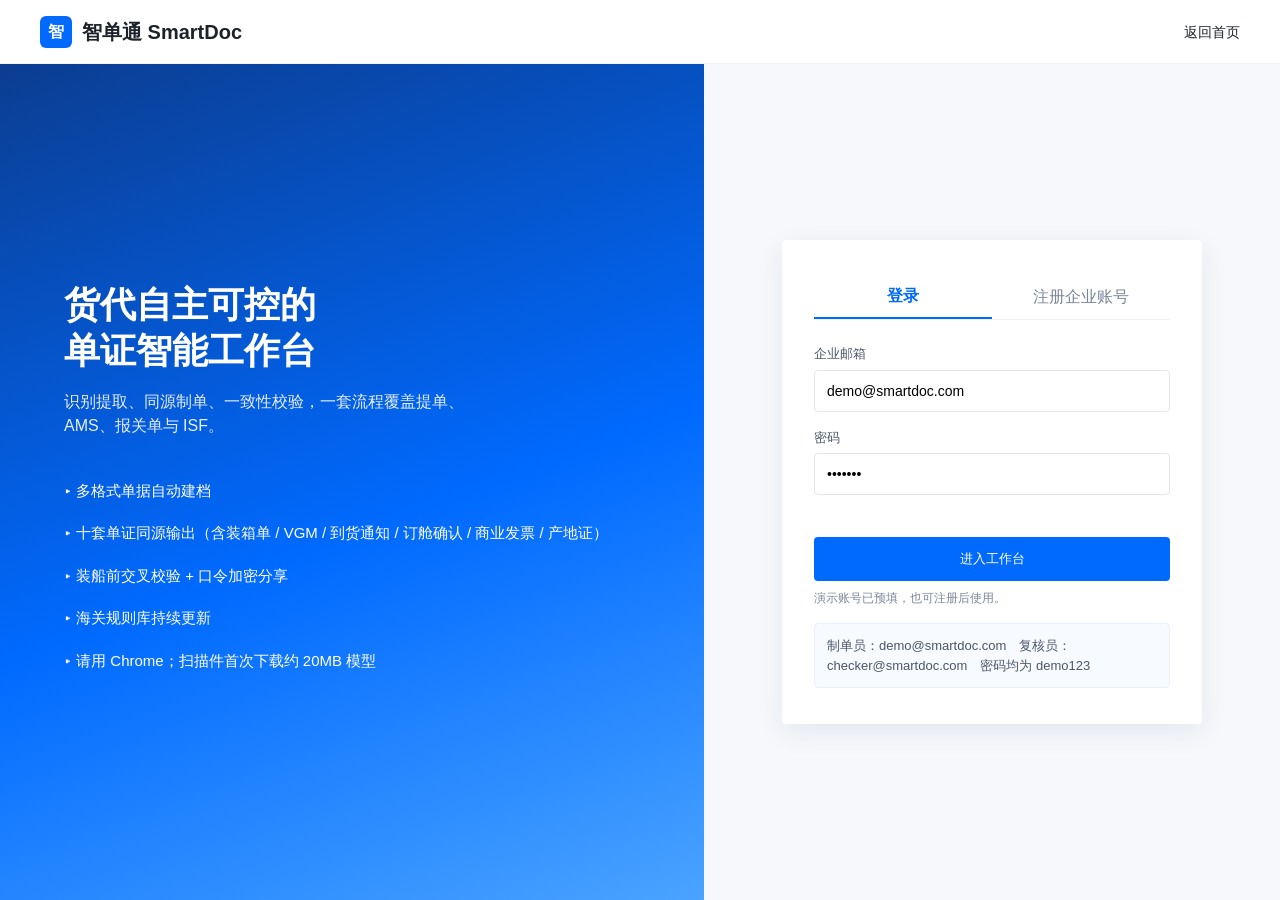
==== commit 93f8fde4: "Wire COO checkbox, AN eml download, ACK archive filter and ZIP" ====
--- a/app.html
+++ b/app.html
@@ -516,7 +516,7 @@
     <!-- ========== GENERATE ========== -->
     <div class="page" id="page-generate">
       <h2 style="font-size:1.3rem;font-weight:800;margin-bottom:4px;">📋 单证同源数据批量生成</h2>
-      <p style="color:var(--g500);font-size:.9rem;margin-bottom:20px;">依托统一标准货物档案，同源输出提单、AMS、报关、ISF、装箱单、VGM、到货通知、订舱确认书、商业发票，彻底消除重复录入导致的错漏</p>
+      <p style="color:var(--g500);font-size:.9rem;margin-bottom:20px;">依托统一标准货物档案，同源输出提单、AMS、报关、ISF、装箱单、VGM、到货通知、订舱确认书、商业发票、产地证，彻底消除重复录入导致的错漏</p>
 
       <div class="source-summary">
         <h3>
@@ -539,6 +539,7 @@
           <div class="doc-check"><input type="checkbox" checked id="chk-an"><label for="chk-an">📬 到货通知 (Arrival Notice)</label></div>
           <div class="doc-check"><input type="checkbox" checked id="chk-bk"><label for="chk-bk">📝 订舱确认书 (Booking Confirmation)</label></div>
           <div class="doc-check"><input type="checkbox" checked id="chk-ci"><label for="chk-ci">💵 商业发票 (Commercial Invoice)</label></div>
+          <div class="doc-check"><input type="checkbox" checked id="chk-co"><label for="chk-co">📜 产地证 (Certificate of Origin)</label></div>
         </div>
         <h3 style="margin-top:18px;">🚢 提单船司套版</h3>
         <p style="font-size:.8rem;color:var(--g500);margin:6px 0 0;">同一套档案可切换 COSCO / MSC / MAERSK / OOCL / CMA CGM / Hapag-Lloyd / ONE / Evergreen / Wan Hai / Yang Ming 版式。柜号前四位箱主码会给出建议，一点采用。</p>
@@ -554,7 +555,7 @@
           <h3 style="font-size:1rem;font-weight:700;">📄 同源单证生成结果</h3>
           <div style="display:flex;gap:8px;flex-wrap:wrap;">
             <button class="btn btn-s" onclick="downloadDocZip()">📦 打包 ZIP（已生成单证 + 档案）</button>
-            <button class="btn btn-s" onclick="downloadPdfZip()">📄 九套 PDF ZIP</button>
+            <button class="btn btn-s" onclick="downloadPdfZip()">📄 十套 PDF ZIP</button>
             <button class="btn btn-s" onclick="switchTab('exchange')">📨 发送给协作方</button>
             <button class="btn btn-ok" onclick="switchTab('check')">下一步：去执行一致性智能校验 →</button>
           </div>
@@ -580,6 +581,7 @@
           <div class="check-doc" data-doc="an" onclick="this.classList.toggle('selected')">📬 到货通知</div>
           <div class="check-doc" data-doc="bk" onclick="this.classList.toggle('selected')">📝 订舱确认</div>
           <div class="check-doc" data-doc="ci" onclick="this.classList.toggle('selected')">💵 商业发票</div>
+          <div class="check-doc" data-doc="co" onclick="this.classList.toggle('selected')">📜 产地证</div>
         </div>
         <p class="stale-note" style="margin-top:12px;">校验对象是「已生成的单证快照」对照当前货物档案，并叠加 ISO 6346 柜号、美线 HS 10 位 / 其他航线 8 位、AMS 24h / ISF 10+2 必填规则。请先在「同源单证生成」落快照；若改过档案请重新生成。</p>
         <button class="btn btn-p btn-lg" onclick="startCheck()">🔍 开始智能校验</button>
@@ -637,8 +639,13 @@
           <button class="filter-pill" onclick="filterArchive('待复核',this)">待复核</button>
           <button class="filter-pill" onclick="filterArchive('有异常',this)">有异常</button>
           <button class="filter-pill" onclick="filterArchive('已申报',this)">已申报</button>
+          <button class="filter-pill" onclick="filterArchive('ack',this)">已核对</button>
+          <button class="filter-pill" onclick="filterArchive('noack',this)">待回执</button>
         </div>
-        <button class="btn btn-p" onclick="switchTab('upload')">+ 新建单据识别</button>
+        <div style="display:flex;gap:8px;flex-wrap:wrap;">
+          <button class="btn btn-s" onclick="exportAckZip()">📦 已核对票 JSON ZIP</button>
+          <button class="btn btn-p" onclick="switchTab('upload')">+ 新建单据识别</button>
+        </div>
       </div>
       <div class="archive-table">
         <div class="table-wrap">
@@ -805,6 +812,7 @@
         <button class="btn btn-s" style="padding:6px 12px;font-size:.8rem;" onclick="downloadCurrentModalPdf()">⬇️ PDF</button>
         <button class="btn btn-s" style="padding:6px 12px;font-size:.8rem;" onclick="downloadCurrentModalDoc(false)">⬇️ HTML</button>
         <button class="btn btn-s" style="padding:6px 12px;font-size:.8rem;" onclick="downloadCurrentModalDoc(true)">⬇️ Word</button>
+        <button class="btn btn-s" id="btnAnEml" style="padding:6px 12px;font-size:.8rem;display:none;" onclick="downloadAnEml()">📬 .eml</button>
         <button class="modal-close" onclick="closeDocModal()">✕</button>
       </div>
     </div>
@@ -884,6 +892,11 @@
   marks: 'AIL / LA\nC/NO.1-500',
   currency: 'USD',
   incoterms: 'FOB',
+  originCountry: 'CHINA',
+  originCriterion: 'WO',
+  imoClass: '',
+  unNumber: '',
+  packingGroup: '',
   containers: [
     { containerNo: 'MSKU1234565', sealNo: 'SH20240815', tareWeight: '3800 KGS', type: '40HC', packages: '250 CTNS', grossWeight: '4300 KGS' },
     { containerNo: 'MSKU2345671', sealNo: 'SH20240816', tareWeight: '3800 KGS', type: '40HC', packages: '250 CTNS', grossWeight: '4200 KGS' }
@@ -1713,6 +1726,8 @@
     ['柜号 / 封号', (typeof SmartDocs !== 'undefined' && SmartDocs.cnText) ? SmartDocs.cnText(s) : `${s.containerNo} / ${s.sealNo}`],
     ['柜清单', (typeof SmartDoc !== 'undefined' && SmartDoc.containersLabel) ? SmartDoc.containersLabel(s) : ''],
     ['币种 / 条款', `${s.currency || 'USD'} / ${s.incoterms || 'FOB'}`],
+    ['原产国 / 标准', `${s.originCountry || 'CHINA'} / ${s.originCriterion || '—'}`],
+    ['危险品 IMO / UN', (s.imoClass || s.unNumber) ? `${s.imoClass || '—'} / ${s.unNumber || '—'} ${s.packingGroup || ''}`.trim() : '无（未填不写入提单）'],
     ['航线 POL → POD', `${s.pol} → ${s.pod}`],
     ['件数 / 毛重', `${s.packages} / ${s.grossWeight}`],
     ['体积 Volume', s.volume],
@@ -1727,7 +1742,7 @@
 }
 
 function generateDocs() {
-  const ids = (typeof SmartJob !== 'undefined' && SmartJob.DOC_IDS) || ['bl','ams','export','isf','pl','vgm','an','bk','ci'];
+  const ids = (typeof SmartJob !== 'undefined' && SmartJob.DOC_IDS) || ['bl','ams','export','isf','pl','vgm','an','bk','ci','co'];
   const selected = ids.filter(id => document.getElementById('chk-' + id)?.checked);
   if(selected.length === 0) {
     showToast('⚠️ 请至少勾选一种要生成的单证');
@@ -1766,7 +1781,8 @@
     vgm: { title: '⚖️ VGM 称重单 (SOLAS)', fields: (function(){ const v = typeof SmartDocs !== 'undefined' ? SmartDocs.vgmOf(s) : { label: s.grossWeight, tareLabel: s.tareWeight || '3800 KGS' }; return [['Container', s.containerNo], ['Cargo GW', v.cargoLabel || s.grossWeight], ['Tare', v.tareLabel], ['VGM', v.label], ['Method', 'Method 2']]; })() },
     an: { title: '📬 到货通知 (Arrival Notice)', fields: [['Consignee', s.consignee], ['Vessel', (s.vessel || '') + ' / ' + (s.voyage || '')], ['ETD', s.etd], ['ETA', (typeof SmartDocs !== 'undefined' ? SmartDocs.etaOf(s) : s.eta) || 'ETD+14d'], ['POD', s.pod]] },
     bk: { title: '📝 订舱确认书 (Booking Confirmation)', fields: [['Booking', 'BK' + String(s.ticketNo || '').replace(/^SH/, '')], ['Carrier', typeof SmartDocs !== 'undefined' ? SmartDocs.carrierName(state.blCarrier) : (state.blCarrier || '')], ['Shipper', s.shipper], ['POL → POD', `${s.pol} → ${s.pod}`], ['ETD', s.etd], ['Container', (typeof SmartDocs !== 'undefined' && SmartDocs.cnText) ? SmartDocs.cnText(s) : s.containerNo]] },
-    ci: { title: '💵 商业发票 (Commercial Invoice)', fields: (function(){ const inv = typeof SmartDocs !== 'undefined' && SmartDocs.invoiceOf ? SmartDocs.invoiceOf(s) : { currency: s.currency || 'USD', incoterms: s.incoterms || 'FOB', totalLabel: '' }; return [['Invoice', 'INV' + String(s.ticketNo || '').replace(/^SH/, '')], ['Incoterms', inv.incoterms], ['Currency', inv.currency], ['Total', inv.totalLabel || '—'], ['Buyer', s.consignee]]; })() }
+    ci: { title: '💵 商业发票 (Commercial Invoice)', fields: (function(){ const inv = typeof SmartDocs !== 'undefined' && SmartDocs.invoiceOf ? SmartDocs.invoiceOf(s) : { currency: s.currency || 'USD', incoterms: s.incoterms || 'FOB', totalLabel: '' }; return [['Invoice', 'INV' + String(s.ticketNo || '').replace(/^SH/, '')], ['Incoterms', inv.incoterms], ['Currency', inv.currency], ['Total', inv.totalLabel || '—'], ['Buyer', s.consignee]]; })() },
+    co: { title: '📜 产地证 (Certificate of Origin)', fields: [['Origin', (typeof SmartDocs !== 'undefined' && SmartDocs.originCountryOf) ? SmartDocs.originCountryOf(s) : (s.originCountry || 'CHINA')], ['Criterion', s.originCriterion || '—'], ['Exporter', s.shipper], ['Consignee', s.consignee], ['Marks', (typeof SmartDocs !== 'undefined' && SmartDocs.marksOf) ? SmartDocs.marksOf(s) : (s.marks || s.containerNo)]] }
   };
 }
 
@@ -1794,6 +1810,7 @@
           <button class="btn btn-s" onclick="downloadSingleDoc('${id}', false)">⬇️ HTML</button>
           <button class="btn btn-s" onclick="downloadSingleDoc('${id}', true)">⬇️ Word</button>
           <button class="btn btn-s" onclick="downloadPdfDoc('${id}')">⬇️ PDF</button>
+          ${id === 'an' ? '<button class="btn btn-s" onclick="downloadAnEml()">📬 下载 .eml</button>' : ''}
         </div>
       </div>
     `;
@@ -1936,9 +1953,11 @@
 }
 function openDocModal(type) {
   state.currentModalDocType = type;
-  const names = { bl:'🚢 海运提单草稿预览', ams:'📋 AMS 舱单预览', export:'📑 出口报关单预览', isf:'📝 ISF 10+2 申报表预览', pl:'📦 装箱单预览', vgm:'⚖️ VGM 称重单预览', an:'📬 到货通知预览', bk:'📝 订舱确认书预览', ci:'💵 商业发票预览' };
+  const names = { bl:'🚢 海运提单草稿预览', ams:'📋 AMS 舱单预览', export:'📑 出口报关单预览', isf:'📝 ISF 10+2 申报表预览', pl:'📦 装箱单预览', vgm:'⚖️ VGM 称重单预览', an:'📬 到货通知预览', bk:'📝 订舱确认书预览', ci:'💵 商业发票预览', co:'📜 产地证预览' };
   document.getElementById('modalTitle').textContent = `${names[type]} — ${state.shipment.ticketNo}`;
   document.getElementById('modalBody').innerHTML = buildDocHTML(type);
+  const emlBtn = document.getElementById('btnAnEml');
+  if (emlBtn) emlBtn.style.display = type === 'an' ? '' : 'none';
   document.getElementById('docModal').classList.add('show');
 }
 function closeDocModal() { document.getElementById('docModal').classList.remove('show'); }
@@ -2065,6 +2084,14 @@
   setTimeout(() => URL.revokeObjectURL(a.href), 1000);
 }
 
+function downloadAnEml() {
+  const s = (typeof shipmentForDoc === 'function') ? shipmentForDoc('an') : state.shipment;
+  if (typeof SmartDocs === 'undefined' || !SmartDocs.anEml) { showToast('到货通知模块未加载'); return; }
+  const eml = SmartDocs.anEml(s);
+  triggerDownload(eml.filename, eml.raw, 'message/rfc822');
+  showToast('📬 已下载 ' + eml.filename + '，可用本机邮件客户端打开');
+}
+
 // ===== CORE FEATURE 3: CONSISTENCY CHECK =====
 function startCheck() {
   const selectedDocs = Array.from(document.querySelectorAll('#checkDocSelector .check-doc.selected')).map(el => el.dataset.doc);
@@ -2129,7 +2156,7 @@
 }
 
 function renderCheckTable(selectedDocs) {
-  const docLabels = { bl:'提单 (B/L)', ams:'AMS舱单', isf:'ISF申报', export:'出口报关单', pl:'装箱单', vgm:'VGM', an:'到货通知', bk:'订舱确认', ci:'商业发票' };
+  const docLabels = { bl:'提单 (B/L)', ams:'AMS舱单', isf:'ISF申报', export:'出口报关单', pl:'装箱单', vgm:'VGM', an:'到货通知', bk:'订舱确认', ci:'商业发票', co:'产地证' };
   const table = document.getElementById('checkTable');
   let okCount = 0, warnCount = 0, errCount = 0;
   const issues = [];
@@ -2370,7 +2397,7 @@
 // ===== ARCHIVE =====
 function filterArchive(status, btn) {
   state.archiveFilter = status;
-  document.querySelectorAll('.filter-pill').forEach(p => p.classList.remove('active'));
+  document.querySelectorAll('#page-archive .filter-pill').forEach(p => p.classList.remove('active'));
   if(btn) btn.classList.add('active');
   renderArchive();
 }
@@ -2395,7 +2422,11 @@
 
 function renderArchive() {
   const rows = state.archive.filter(a => {
-    const matchStatus = state.archiveFilter === 'all' || a.status === state.archiveFilter;
+    const f = state.archiveFilter;
+    let matchStatus = true;
+    if (f === 'ack') matchStatus = ackStatusOf(a).ok;
+    else if (f === 'noack') matchStatus = !ackStatusOf(a).ok;
+    else matchStatus = f === 'all' || a.status === f;
     const q = state.searchQuery;
     const matchSearch = !q || [a.ticketNo, a.shipper, a.containerNo, a.pod].some(v => String(v || '').toLowerCase().includes(q));
     return matchStatus && matchSearch;
@@ -2463,6 +2494,49 @@
 }
 
 // ===== SETTINGS / BILLING / FEEDBACK =====
+async function exportAckZip() {
+  const rows = (state.archive || []).filter(a => ackStatusOf(a).ok);
+  if (!rows.length) { showToast('当前没有已核对票'); return; }
+  try {
+    await SmartExtract.loadScript('https://cdn.jsdelivr.net/npm/jszip@3.10.1/dist/jszip.min.js');
+    if (!window.JSZip) throw new Error('JSZip 未加载');
+    const zip = new window.JSZip();
+    rows.forEach(a => {
+      const pack = SmartExchange.buildPack({
+        from: { name: AUTH_USER.name, company: AUTH_USER.company, email: AUTH_USER.email },
+        remark: '已核对票导出',
+        shipment: a,
+        generated: a.generated || {},
+        checkRows: a.checkRows || [],
+        checkSummary: a.checkSummary || '',
+        extractMeta: a.extractMeta || {},
+        fieldSource: a.fieldSource || {},
+        extractFiles: a.extractFiles || [],
+        timeline: a.timeline || [],
+        ack: a.ack || null,
+        blCarrier: a.blCarrier || 'generic',
+        filings: a.filings || [],
+        shareCode: a.shareCode || '',
+        notes: a.notes || [],
+        revisions: a.revisions || [],
+        checkRun: a.checkRun || null,
+        checkApproval: a.checkApproval || null,
+        readOnly: true
+      });
+      zip.file('SmartDoc_ACK_' + a.ticketNo + '.json', JSON.stringify(pack, null, 2));
+    });
+    const blob = await zip.generateAsync({ type: 'blob' });
+    const a = document.createElement('a');
+    a.href = URL.createObjectURL(blob);
+    a.download = 'SmartDoc_ACK_' + rows.length + 'tickets.zip';
+    a.click();
+    setTimeout(() => URL.revokeObjectURL(a.href), 1500);
+    showToast('📦 已下载 ' + rows.length + ' 票已核对 JSON ZIP');
+  } catch (err) {
+    showToast('已核对 ZIP 失败：' + (err.message || err));
+  }
+}
+
 function currentPack() {
   const sum = state.checkSummary || (state.checkRows && state.checkRows.length && typeof SmartJob !== 'undefined'
     ? SmartJob.checkSummaryFromRows(state.checkRows).text : '');
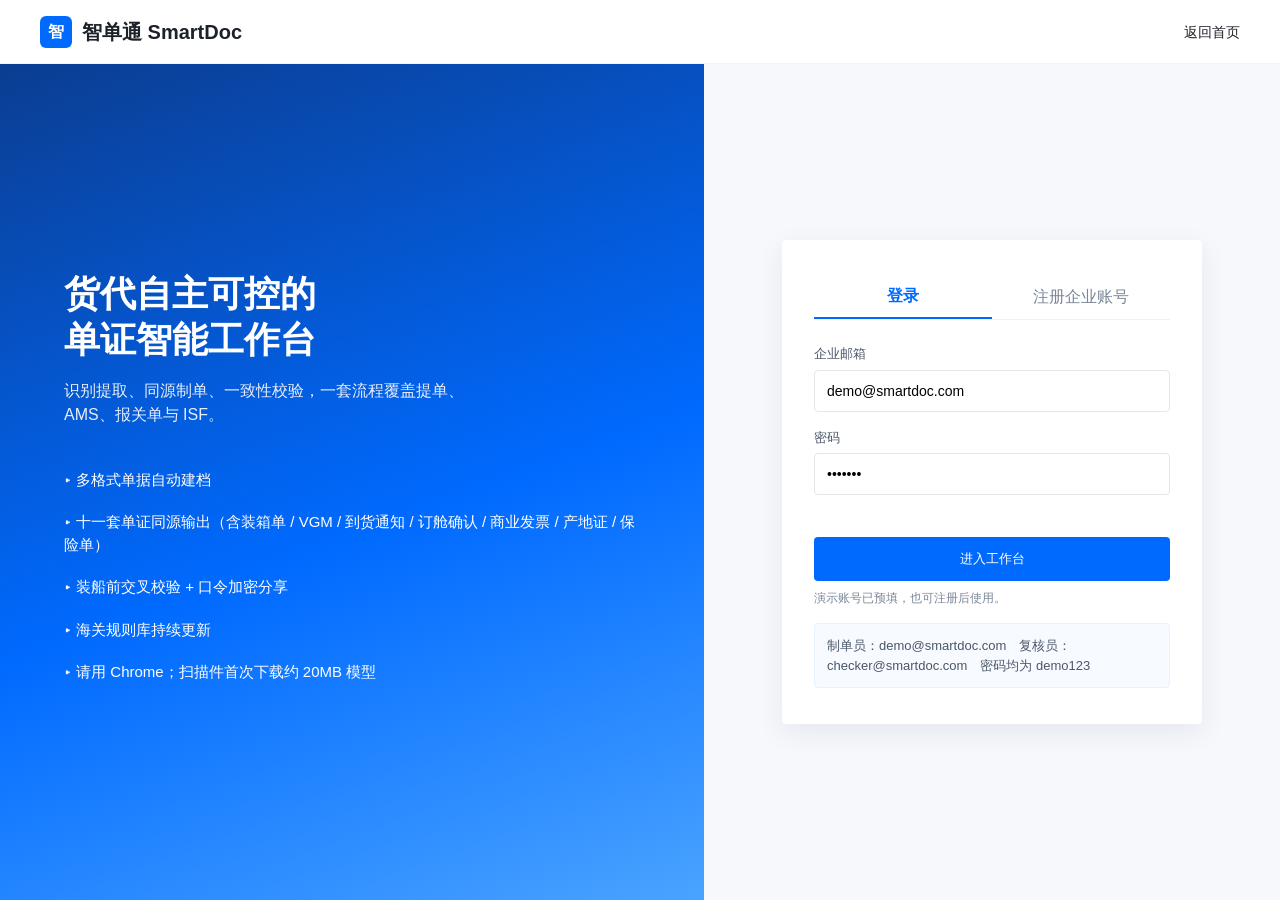
==== commit 297eb429: "Wire I/P checkbox, job-folder PDF ZIP, PIL/KMTC/SITC copy" ====
--- a/app.html
+++ b/app.html
@@ -516,7 +516,7 @@
     <!-- ========== GENERATE ========== -->
     <div class="page" id="page-generate">
       <h2 style="font-size:1.3rem;font-weight:800;margin-bottom:4px;">📋 单证同源数据批量生成</h2>
-      <p style="color:var(--g500);font-size:.9rem;margin-bottom:20px;">依托统一标准货物档案，同源输出提单、AMS、报关、ISF、装箱单、VGM、到货通知、订舱确认书、商业发票、产地证，彻底消除重复录入导致的错漏</p>
+      <p style="color:var(--g500);font-size:.9rem;margin-bottom:20px;">依托统一标准货物档案，同源输出提单、AMS、报关、ISF、装箱单、VGM、到货通知、订舱确认书、商业发票、产地证、保险单，彻底消除重复录入导致的错漏</p>
 
       <div class="source-summary">
         <h3>
@@ -540,9 +540,10 @@
           <div class="doc-check"><input type="checkbox" checked id="chk-bk"><label for="chk-bk">📝 订舱确认书 (Booking Confirmation)</label></div>
           <div class="doc-check"><input type="checkbox" checked id="chk-ci"><label for="chk-ci">💵 商业发票 (Commercial Invoice)</label></div>
           <div class="doc-check"><input type="checkbox" checked id="chk-co"><label for="chk-co">📜 产地证 (Certificate of Origin)</label></div>
+          <div class="doc-check"><input type="checkbox" checked id="chk-ip"><label for="chk-ip">🛡️ 保险单 (Marine Cargo Policy)</label></div>
         </div>
         <h3 style="margin-top:18px;">🚢 提单船司套版</h3>
-        <p style="font-size:.8rem;color:var(--g500);margin:6px 0 0;">同一套档案可切换 COSCO / MSC / MAERSK / OOCL / CMA CGM / Hapag-Lloyd / ONE / Evergreen / Wan Hai / Yang Ming 版式。柜号前四位箱主码会给出建议，一点采用。</p>
+        <p style="font-size:.8rem;color:var(--g500);margin:6px 0 0;">同一套档案可切换 COSCO / MSC / MAERSK / OOCL / CMA CGM / Hapag-Lloyd / ONE / Evergreen / Wan Hai / Yang Ming / ZIM / HMM / Hamburg Süd / PIL / KMTC / SITC 版式。柜号前四位箱主码会给出建议，一点采用。</p>
         <div class="carrier-picks" id="carrierPicks"></div>
         <div id="carrierHint"></div>
         <div style="margin-top:20px;text-align:center;display:flex;gap:12px;justify-content:center;flex-wrap:wrap;">
@@ -555,7 +556,7 @@
           <h3 style="font-size:1rem;font-weight:700;">📄 同源单证生成结果</h3>
           <div style="display:flex;gap:8px;flex-wrap:wrap;">
             <button class="btn btn-s" onclick="downloadDocZip()">📦 打包 ZIP（已生成单证 + 档案）</button>
-            <button class="btn btn-s" onclick="downloadPdfZip()">📄 十套 PDF ZIP</button>
+            <button class="btn btn-s" onclick="downloadPdfZip()">📄 十一套 PDF ZIP</button>
             <button class="btn btn-s" onclick="switchTab('exchange')">📨 发送给协作方</button>
             <button class="btn btn-ok" onclick="switchTab('check')">下一步：去执行一致性智能校验 →</button>
           </div>
@@ -582,6 +583,7 @@
           <div class="check-doc" data-doc="bk" onclick="this.classList.toggle('selected')">📝 订舱确认</div>
           <div class="check-doc" data-doc="ci" onclick="this.classList.toggle('selected')">💵 商业发票</div>
           <div class="check-doc" data-doc="co" onclick="this.classList.toggle('selected')">📜 产地证</div>
+          <div class="check-doc" data-doc="ip" onclick="this.classList.toggle('selected')">🛡️ 保险单</div>
         </div>
         <p class="stale-note" style="margin-top:12px;">校验对象是「已生成的单证快照」对照当前货物档案，并叠加 ISO 6346 柜号、美线 HS 10 位 / 其他航线 8 位、AMS 24h / ISF 10+2 必填规则。请先在「同源单证生成」落快照；若改过档案请重新生成。</p>
         <button class="btn btn-p btn-lg" onclick="startCheck()">🔍 开始智能校验</button>
@@ -897,6 +899,13 @@
   imoClass: '',
   unNumber: '',
   packingGroup: '',
+  taxRate: '',
+  discount: '',
+  coCertNo: '',
+  coIssuer: '',
+  insuredValue: '',
+  coverClause: 'ICC (A)',
+  insurer: '',
   containers: [
     { containerNo: 'MSKU1234565', sealNo: 'SH20240815', tareWeight: '3800 KGS', type: '40HC', packages: '250 CTNS', grossWeight: '4300 KGS' },
     { containerNo: 'MSKU2345671', sealNo: 'SH20240816', tareWeight: '3800 KGS', type: '40HC', packages: '250 CTNS', grossWeight: '4200 KGS' }
@@ -1726,7 +1735,10 @@
     ['柜号 / 封号', (typeof SmartDocs !== 'undefined' && SmartDocs.cnText) ? SmartDocs.cnText(s) : `${s.containerNo} / ${s.sealNo}`],
     ['柜清单', (typeof SmartDoc !== 'undefined' && SmartDoc.containersLabel) ? SmartDoc.containersLabel(s) : ''],
     ['币种 / 条款', `${s.currency || 'USD'} / ${s.incoterms || 'FOB'}`],
+    ['税率 / 折扣', `${s.taxRate ? (s.taxRate + '%') : '—'} / ${s.discount || '—'}`],
     ['原产国 / 标准', `${s.originCountry || 'CHINA'} / ${s.originCriterion || '—'}`],
+    ['产地证号 / 签证机关', `${s.coCertNo || ('COO' + String(s.ticketNo || '').replace(/^SH/, ''))} / ${s.coIssuer || '—'}`],
+    ['保险保额 / 险别', (function(){ const ins = (typeof SmartDocs !== 'undefined' && SmartDocs.insuranceOf) ? SmartDocs.insuranceOf(s) : { amount: s.insuredValue || '—', cover: s.coverClause || 'ICC (A)' }; return `${ins.amount || '—'} / ${ins.cover}`; })()],
     ['危险品 IMO / UN', (s.imoClass || s.unNumber) ? `${s.imoClass || '—'} / ${s.unNumber || '—'} ${s.packingGroup || ''}`.trim() : '无（未填不写入提单）'],
     ['航线 POL → POD', `${s.pol} → ${s.pod}`],
     ['件数 / 毛重', `${s.packages} / ${s.grossWeight}`],
@@ -1742,7 +1754,7 @@
 }
 
 function generateDocs() {
-  const ids = (typeof SmartJob !== 'undefined' && SmartJob.DOC_IDS) || ['bl','ams','export','isf','pl','vgm','an','bk','ci','co'];
+  const ids = (typeof SmartJob !== 'undefined' && SmartJob.DOC_IDS) || ['bl','ams','export','isf','pl','vgm','an','bk','ci','co','ip'];
   const selected = ids.filter(id => document.getElementById('chk-' + id)?.checked);
   if(selected.length === 0) {
     showToast('⚠️ 请至少勾选一种要生成的单证');
@@ -1781,8 +1793,9 @@
     vgm: { title: '⚖️ VGM 称重单 (SOLAS)', fields: (function(){ const v = typeof SmartDocs !== 'undefined' ? SmartDocs.vgmOf(s) : { label: s.grossWeight, tareLabel: s.tareWeight || '3800 KGS' }; return [['Container', s.containerNo], ['Cargo GW', v.cargoLabel || s.grossWeight], ['Tare', v.tareLabel], ['VGM', v.label], ['Method', 'Method 2']]; })() },
     an: { title: '📬 到货通知 (Arrival Notice)', fields: [['Consignee', s.consignee], ['Vessel', (s.vessel || '') + ' / ' + (s.voyage || '')], ['ETD', s.etd], ['ETA', (typeof SmartDocs !== 'undefined' ? SmartDocs.etaOf(s) : s.eta) || 'ETD+14d'], ['POD', s.pod]] },
     bk: { title: '📝 订舱确认书 (Booking Confirmation)', fields: [['Booking', 'BK' + String(s.ticketNo || '').replace(/^SH/, '')], ['Carrier', typeof SmartDocs !== 'undefined' ? SmartDocs.carrierName(state.blCarrier) : (state.blCarrier || '')], ['Shipper', s.shipper], ['POL → POD', `${s.pol} → ${s.pod}`], ['ETD', s.etd], ['Container', (typeof SmartDocs !== 'undefined' && SmartDocs.cnText) ? SmartDocs.cnText(s) : s.containerNo]] },
-    ci: { title: '💵 商业发票 (Commercial Invoice)', fields: (function(){ const inv = typeof SmartDocs !== 'undefined' && SmartDocs.invoiceOf ? SmartDocs.invoiceOf(s) : { currency: s.currency || 'USD', incoterms: s.incoterms || 'FOB', totalLabel: '' }; return [['Invoice', 'INV' + String(s.ticketNo || '').replace(/^SH/, '')], ['Incoterms', inv.incoterms], ['Currency', inv.currency], ['Total', inv.totalLabel || '—'], ['Buyer', s.consignee]]; })() },
-    co: { title: '📜 产地证 (Certificate of Origin)', fields: [['Origin', (typeof SmartDocs !== 'undefined' && SmartDocs.originCountryOf) ? SmartDocs.originCountryOf(s) : (s.originCountry || 'CHINA')], ['Criterion', s.originCriterion || '—'], ['Exporter', s.shipper], ['Consignee', s.consignee], ['Marks', (typeof SmartDocs !== 'undefined' && SmartDocs.marksOf) ? SmartDocs.marksOf(s) : (s.marks || s.containerNo)]] }
+    ci: { title: '💵 商业发票 (Commercial Invoice)', fields: (function(){ const inv = typeof SmartDocs !== 'undefined' && SmartDocs.invoiceOf ? SmartDocs.invoiceOf(s) : { currency: s.currency || 'USD', incoterms: s.incoterms || 'FOB', totalLabel: '', taxRate: s.taxRate || 0, discountLabel: s.discount || '' }; return [['Invoice', 'INV' + String(s.ticketNo || '').replace(/^SH/, '')], ['Incoterms', inv.incoterms], ['Currency', inv.currency], ['Tax / Discount', (inv.taxRate ? inv.taxRate + '%' : '—') + ' / ' + (inv.discountLabel || '—')], ['Total', inv.totalLabel || '—'], ['Buyer', s.consignee]]; })() },
+    co: { title: '📜 产地证 (Certificate of Origin)', fields: [['Origin', (typeof SmartDocs !== 'undefined' && SmartDocs.originCountryOf) ? SmartDocs.originCountryOf(s) : (s.originCountry || 'CHINA')], ['Criterion', s.originCriterion || '—'], ['Cert No.', (typeof SmartDocs !== 'undefined' && SmartDocs.coCertOf) ? SmartDocs.coCertOf(s) : (s.coCertNo || '')], ['Issuer', (typeof SmartDocs !== 'undefined' && SmartDocs.coIssuerOf) ? (SmartDocs.coIssuerOf(s) || '—') : (s.coIssuer || '—')], ['Exporter', s.shipper], ['Consignee', s.consignee]] },
+    ip: { title: '🛡️ 保险单 (Marine Cargo Policy)', fields: (function(){ const ins = typeof SmartDocs !== 'undefined' && SmartDocs.insuranceOf ? SmartDocs.insuranceOf(s) : { policyNo: 'IP' + String(s.ticketNo || '').replace(/^SH/, ''), amount: s.insuredValue || '—', cover: s.coverClause || 'ICC (A)', insurer: s.insurer || '—' }; return [['Policy', ins.policyNo], ['Insured', ins.amount || '—'], ['Cover', ins.cover], ['Insurer', ins.insurer || '—'], ['Assured', s.shipper]]; })() }
   };
 }
 
@@ -1953,7 +1966,7 @@
 }
 function openDocModal(type) {
   state.currentModalDocType = type;
-  const names = { bl:'🚢 海运提单草稿预览', ams:'📋 AMS 舱单预览', export:'📑 出口报关单预览', isf:'📝 ISF 10+2 申报表预览', pl:'📦 装箱单预览', vgm:'⚖️ VGM 称重单预览', an:'📬 到货通知预览', bk:'📝 订舱确认书预览', ci:'💵 商业发票预览', co:'📜 产地证预览' };
+  const names = { bl:'🚢 海运提单草稿预览', ams:'📋 AMS 舱单预览', export:'📑 出口报关单预览', isf:'📝 ISF 10+2 申报表预览', pl:'📦 装箱单预览', vgm:'⚖️ VGM 称重单预览', an:'📬 到货通知预览', bk:'📝 订舱确认书预览', ci:'💵 商业发票预览', co:'📜 产地证预览', ip:'🛡️ 保险单预览' };
   document.getElementById('modalTitle').textContent = `${names[type]} — ${state.shipment.ticketNo}`;
   document.getElementById('modalBody').innerHTML = buildDocHTML(type);
   const emlBtn = document.getElementById('btnAnEml');
@@ -2049,24 +2062,36 @@
 }
 
 async function downloadPdfZip() {
-  const types = Object.keys(state.generated || {});
-  if (!types.length) { showToast('请先同源生成单证'); return; }
+  return downloadPdfZipFrom('');
+}
+
+async function downloadPdfZipFrom(ticketNo) {
   if (typeof SmartPdf === 'undefined' || !SmartPdf.exportPdfBlob) { showToast('PDF 模块未加载'); return; }
+  const found = ticketNo ? (state.archive || []).find(a => a.ticketNo === ticketNo) : null;
+  const s = found || state.shipment;
+  const generated = (found && found.generated) || state.generated || {};
+  let types = Object.keys(generated);
+  if (!types.length) types = (typeof SmartJob !== 'undefined' && SmartJob.DOC_IDS) ? SmartJob.DOC_IDS.slice() : ['bl','ams','export','isf','pl','vgm','an','bk','ci','co','ip'];
+  const opts = {
+    carrier: (generated.bl && generated.bl.carrier) || (found && found.blCarrier) || state.blCarrier || 'generic',
+    shareCode: (found && found.shareCode) || state.shareCode || ''
+  };
+  const shipFor = (t) => (generated[t] && generated[t].fields) ? Object.assign({}, s, generated[t].fields) : s;
   showToast('正在生成 ' + types.length + ' 份 A4 PDF…');
   try {
     await SmartExtract.loadScript('https://cdn.jsdelivr.net/npm/jszip@3.10.1/dist/jszip.min.js');
     if (!window.JSZip) throw new Error('JSZip 未加载');
-    await ensureShareStamp();
+    if (!ticketNo) await ensureShareStamp();
     const zip = new window.JSZip();
     for (let i = 0; i < types.length; i++) {
       const t = types[i];
-      const out = await SmartPdf.exportPdfBlob(t, shipmentForDoc(t), docOpts(t));
+      const out = await SmartPdf.exportPdfBlob(t, shipFor(t), ticketNo ? opts : docOpts(t));
       zip.file(out.name, out.blob);
     }
     const blob = await zip.generateAsync({ type: 'blob' });
     const a = document.createElement('a');
     a.href = URL.createObjectURL(blob);
-    a.download = 'SmartDoc_' + state.shipment.ticketNo + '_pdf.zip';
+    a.download = 'SmartDoc_' + (s.ticketNo || 'ticket') + '_pdf.zip';
     a.click();
     setTimeout(() => URL.revokeObjectURL(a.href), 1500);
     showToast('📄 已下载 ' + types.length + ' 份 PDF ZIP');
@@ -2085,8 +2110,18 @@
 }
 
 function downloadAnEml() {
-  const s = (typeof shipmentForDoc === 'function') ? shipmentForDoc('an') : state.shipment;
+  downloadAnEmlFrom('');
+}
+
+function downloadAnEmlFrom(ticketNo) {
   if (typeof SmartDocs === 'undefined' || !SmartDocs.anEml) { showToast('到货通知模块未加载'); return; }
+  let s = state.shipment;
+  if (ticketNo) {
+    const found = (state.archive || []).find(a => a.ticketNo === ticketNo);
+    if (found) s = found;
+  } else if (typeof shipmentForDoc === 'function') {
+    s = shipmentForDoc('an');
+  }
   const eml = SmartDocs.anEml(s);
   triggerDownload(eml.filename, eml.raw, 'message/rfc822');
   showToast('📬 已下载 ' + eml.filename + '，可用本机邮件客户端打开');
@@ -2156,7 +2191,7 @@
 }
 
 function renderCheckTable(selectedDocs) {
-  const docLabels = { bl:'提单 (B/L)', ams:'AMS舱单', isf:'ISF申报', export:'出口报关单', pl:'装箱单', vgm:'VGM', an:'到货通知', bk:'订舱确认', ci:'商业发票', co:'产地证' };
+  const docLabels = { bl:'提单 (B/L)', ams:'AMS舱单', isf:'ISF申报', export:'出口报关单', pl:'装箱单', vgm:'VGM', an:'到货通知', bk:'订舱确认', ci:'商业发票', co:'产地证', ip:'保险单' };
   const table = document.getElementById('checkTable');
   let okCount = 0, warnCount = 0, errCount = 0;
   const issues = [];
@@ -2871,6 +2906,8 @@
       <button class="btn btn-p" onclick="loadArchiveIntoWorkspace('${escapeHtml(ticketNo)}','generate')">载入并制单</button>
       <button class="btn btn-s" onclick="loadArchiveIntoWorkspace('${escapeHtml(ticketNo)}','check')">载入并校验</button>
       <button class="btn btn-s" onclick="cloneTicketFrom('${escapeHtml(ticketNo)}')">复制为新票</button>
+      <button class="btn btn-s" onclick="downloadAnEmlFrom('${escapeHtml(ticketNo)}')">📬 到货通知 .eml</button>
+      <button class="btn btn-s" onclick="downloadPdfZipFrom('${escapeHtml(ticketNo)}')">📄 本票 PDF ZIP</button>
     </div>`;
   box.scrollIntoView({ behavior: 'smooth', block: 'nearest' });
   if (typeof SmartBlobs !== 'undefined') {
